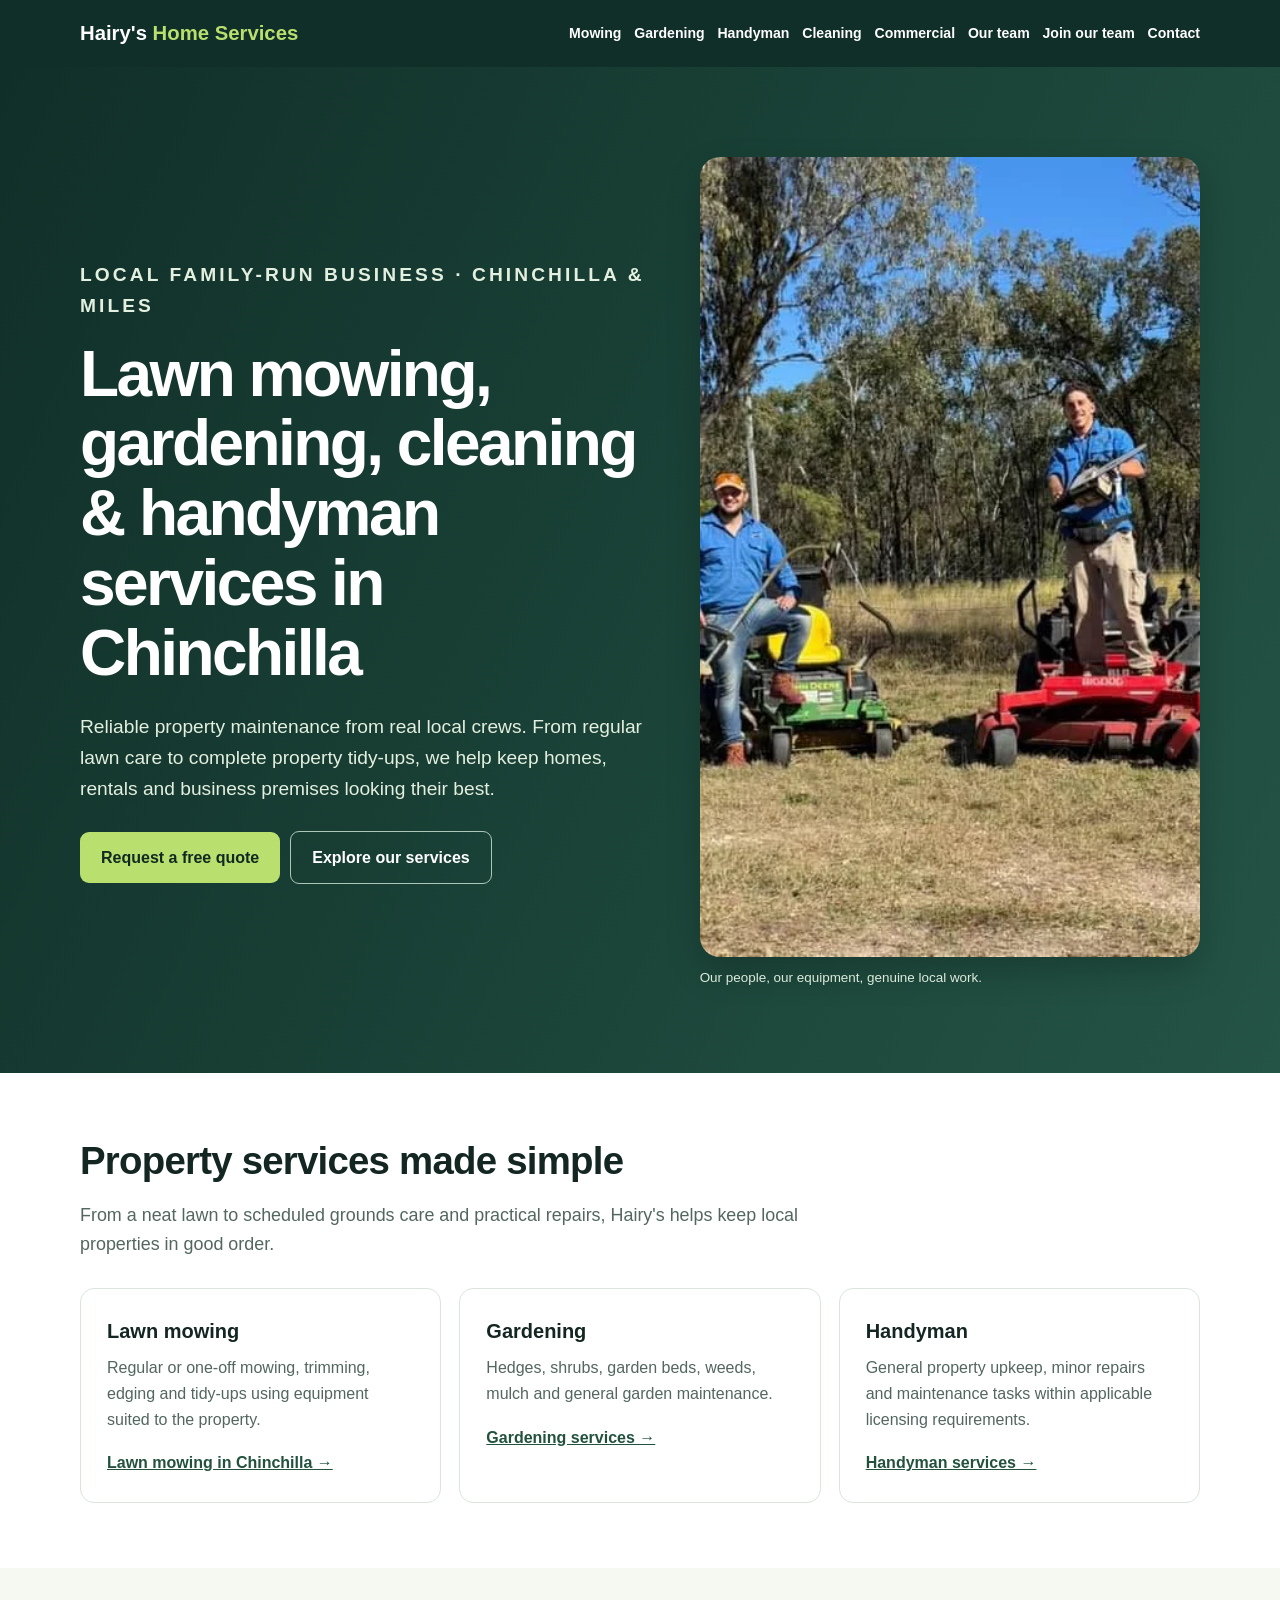
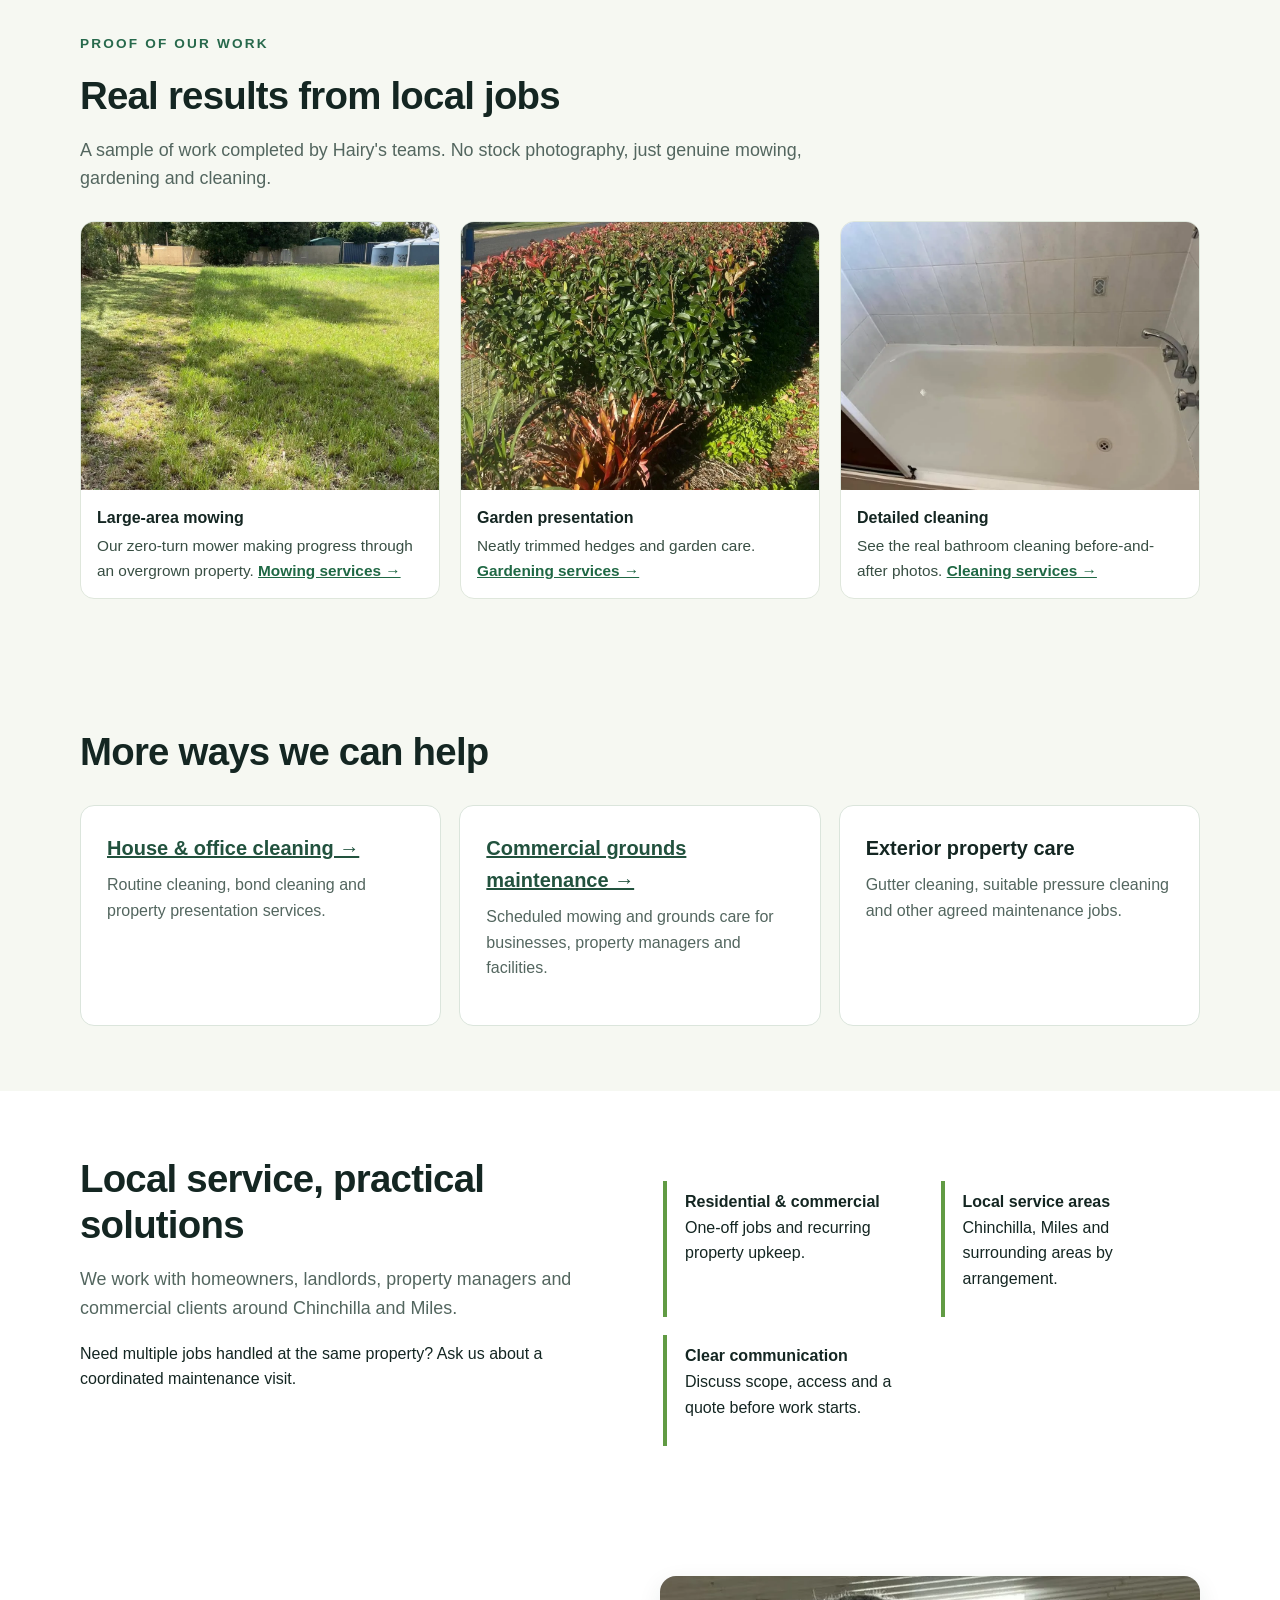
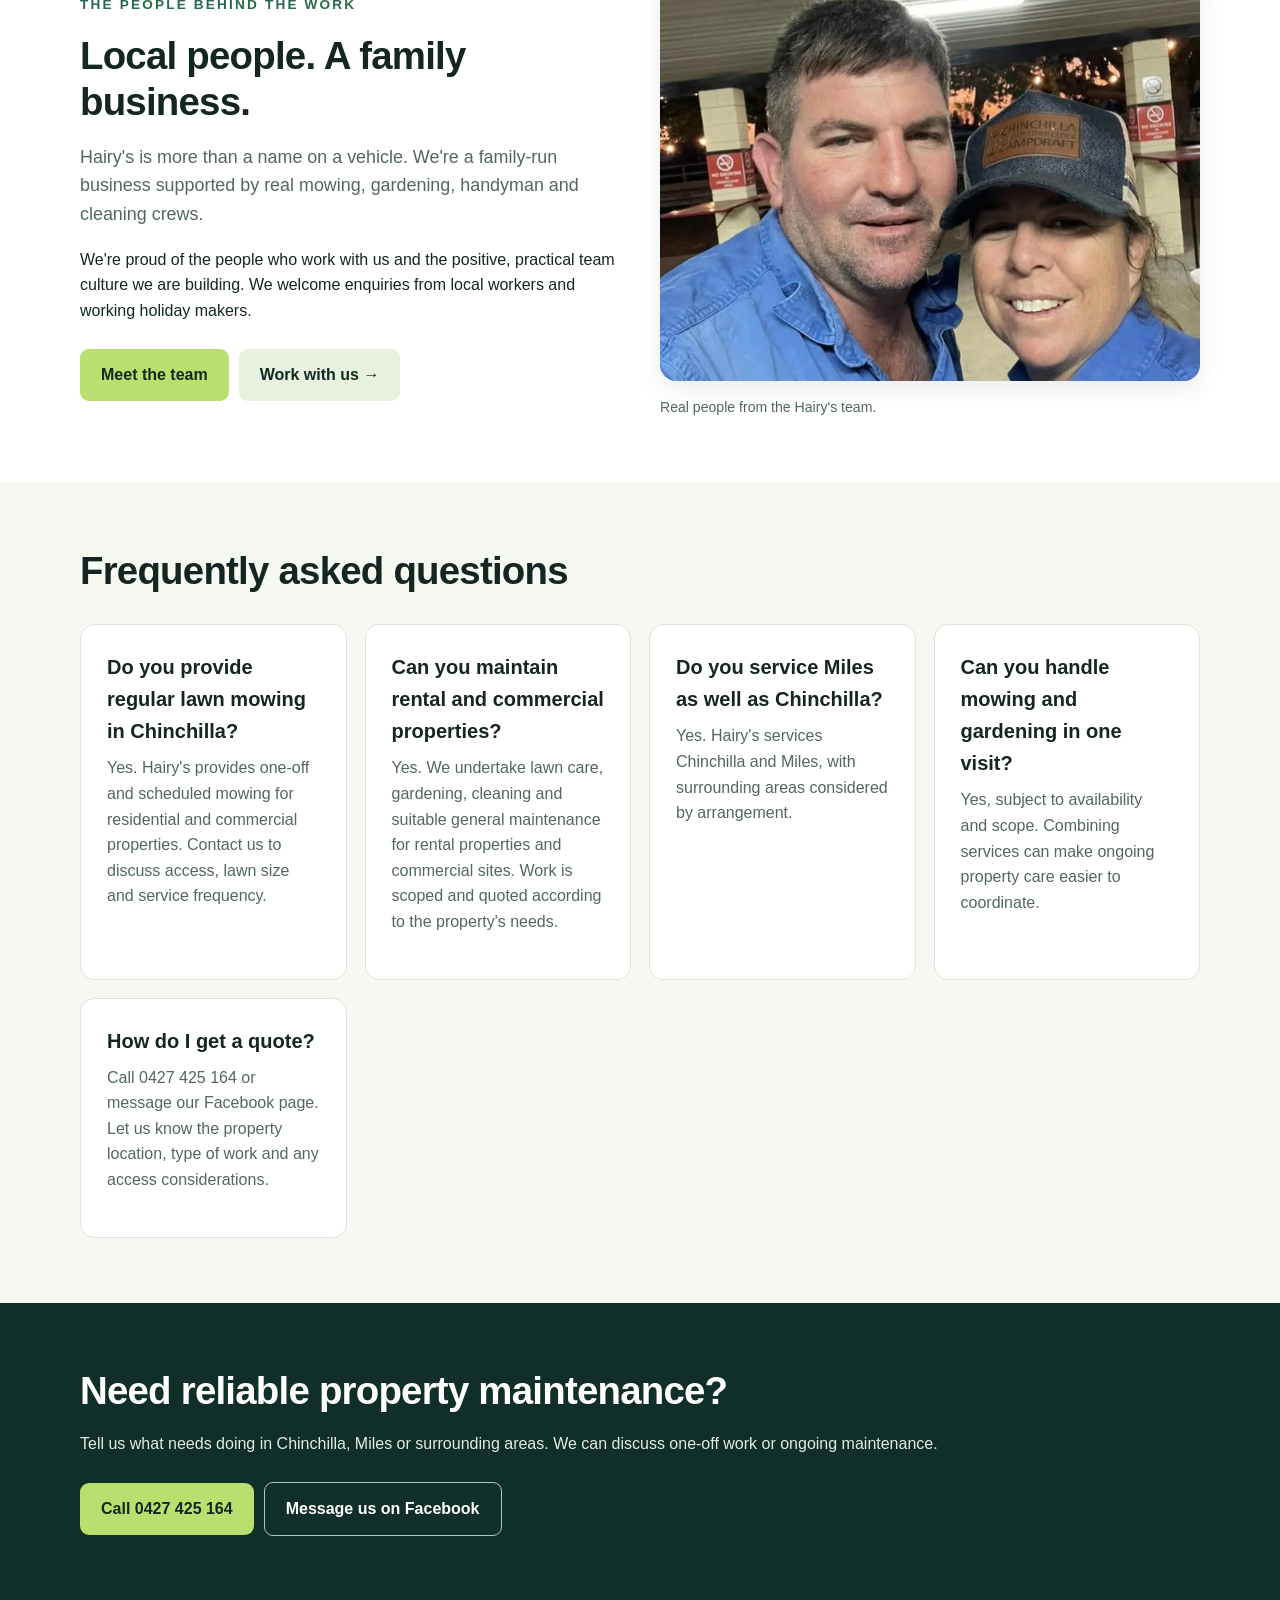
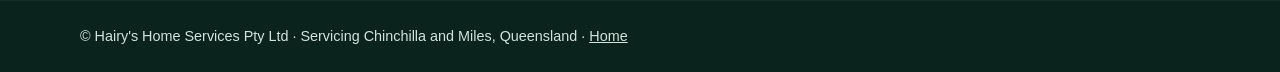
==== index.html @ fa7c4a1a "Feature genuine mowing, gardening, cleaning and team photography on homepage" ====
<!doctype html><html lang="en-AU"><head><meta charset="utf-8"><meta name="viewport" content="width=device-width,initial-scale=1"><title>Lawn Mowing, Gardening & Handyman Chinchilla | Hairy's Home Services</title><meta name="description" content="Local lawn mowing, gardening, handyman and cleaning services in Chinchilla and Miles. Residential and commercial property maintenance by Hairy's Home Services."><meta name="robots" content="index,follow"><link rel="stylesheet" href="/assets/style.css"><meta name="theme-color" content="#102f28"><script type="application/ld+json">{"@context":"https://schema.org","@type":["LocalBusiness","HomeAndConstructionBusiness"],"name":"Hairy's Home Services","description":"Lawn mowing, gardening, handyman repairs, cleaning and property maintenance in Chinchilla and Miles, Queensland.","telephone":"+61 427 425 164","areaServed":[{"@type":"Place","name":"Chinchilla, Queensland"},{"@type":"Place","name":"Miles, Queensland"}],"sameAs":["https://www.facebook.com/Hairyshomeservices"],"hasOfferCatalog":{"@type":"OfferCatalog","name":"Property maintenance services","itemListElement":[{"@type":"OfferCatalog","name":"Lawn mowing and lawn maintenance"},{"@type":"OfferCatalog","name":"Garden and hedge maintenance"},{"@type":"OfferCatalog","name":"Handyman repairs"},{"@type":"OfferCatalog","name":"Residential and office cleaning"},{"@type":"OfferCatalog","name":"Commercial grounds maintenance"}]}}</script><link rel="canonical" href="https://hairyshomeservices.com.au/"><meta property="og:type" content="website"><meta property="og:url" content="https://hairyshomeservices.com.au/"><meta property="og:image" content="https://hairyshomeservices.com.au/assets/images/mowing-team-equipment.webp"></head><body><header class="top"><div class="container nav"><a class="logo" href="/">Hairy's <span>Home Services</span></a><nav aria-label="Main navigation"><a href="/lawn-mowing-chinchilla/">Mowing</a><a href="/gardening-chinchilla/">Gardening</a><a href="/handyman-chinchilla/">Handyman</a><a href="/cleaning-chinchilla/">Cleaning</a><a href="/commercial-property-maintenance/">Commercial</a><a href="/about/">Our team</a><a href="/careers/">Join our team</a><a href="/contact/">Contact</a></nav></div></header><main><section class="hero"><div class="container hero-inner"><div><p class="eyebrow">Local family-run business · Chinchilla & Miles</p><h1>Lawn mowing, gardening, cleaning &amp; handyman services in Chinchilla</h1><p>Reliable property maintenance from real local crews. From regular lawn care to complete property tidy-ups, we help keep homes, rentals and business premises looking their best.</p><a class="btn" href="/contact/">Request a free quote</a><a class="btn alt" href="#services">Explore our services</a></div><figure class="hero-figure"><img src="/assets/images/mowing-team-equipment.webp" alt="Hairy's Home Services mowing crew with two zero-turn mowers and a line trimmer" width="1000" height="800" fetchpriority="high"><figcaption>Our people, our equipment, genuine local work.</figcaption></figure></div></section><section class="section" id="services"><div class="container"><h2>Property services made simple</h2><p class="lead">From a neat lawn to scheduled grounds care and practical repairs, Hairy's helps keep local properties in good order.</p><div class="cards"><article class="card"><h3>Lawn mowing</h3><p>Regular or one-off mowing, trimming, edging and tidy-ups using equipment suited to the property.</p><a href="/lawn-mowing-chinchilla/">Lawn mowing in Chinchilla →</a></article><article class="card"><h3>Gardening</h3><p>Hedges, shrubs, garden beds, weeds, mulch and general garden maintenance.</p><a href="/gardening-chinchilla/">Gardening services →</a></article><article class="card"><h3>Handyman</h3><p>General property upkeep, minor repairs and maintenance tasks within applicable licensing requirements.</p><a href="/handyman-chinchilla/">Handyman services →</a></article></div></div></section><section class="section tint" id="our-work"><div class="container"><p class="eyebrow dark">Proof of our work</p><h2>Real results from local jobs</h2><p class="lead">A sample of work completed by Hairy's teams. No stock photography, just genuine mowing, gardening and cleaning.</p><div class="gallery-grid"><figure class="photo-card"><img src="/assets/images/mowing-progress-block.webp" alt="Partially mowed long grass showing the progress of mowing a large residential block" loading="lazy" width="900" height="675"><figcaption><strong>Large-area mowing</strong>Our zero-turn mower making progress through an overgrown property. <a href="/lawn-mowing-chinchilla/">Mowing services →</a></figcaption></figure><figure class="photo-card"><img src="/assets/images/garden-hedge-finished.webp" alt="Neatly maintained residential hedge and garden planting" loading="lazy" width="900" height="675"><figcaption><strong>Garden presentation</strong>Neatly trimmed hedges and garden care. <a href="/gardening-chinchilla/">Gardening services →</a></figcaption></figure><figure class="photo-card"><img src="/assets/images/bath-clean-after.webp" alt="Clean white bathtub after a detailed bathroom clean" loading="lazy" width="900" height="675"><figcaption><strong>Detailed cleaning</strong>See the real bathroom cleaning before-and-after photos. <a href="/cleaning-chinchilla/">Cleaning services →</a></figcaption></figure></div></div></section><section class="section tint" id="other-services"><div class="container"><h2>More ways we can help</h2><div class="cards"><div class="card"><h3><a href="/cleaning-chinchilla/">House & office cleaning →</a></h3><p>Routine cleaning, bond cleaning and property presentation services.</p></div><div class="card"><h3><a href="/commercial-property-maintenance/">Commercial grounds maintenance →</a></h3><p>Scheduled mowing and grounds care for businesses, property managers and facilities.</p></div><div class="card"><h3>Exterior property care</h3><p>Gutter cleaning, suitable pressure cleaning and other agreed maintenance jobs.</p></div></div></div></section><section class="section"><div class="container split"><div><h2>Local service, practical solutions</h2><p class="lead">We work with homeowners, landlords, property managers and commercial clients around Chinchilla and Miles.</p><p>Need multiple jobs handled at the same property? Ask us about a coordinated maintenance visit.</p></div><div class="facts"><div class="fact"><strong>Residential & commercial</strong><p>One-off jobs and recurring property upkeep.</p></div><div class="fact"><strong>Local service areas</strong><p>Chinchilla, Miles and surrounding areas by arrangement.</p></div><div class="fact"><strong>Clear communication</strong><p>Discuss scope, access and a quote before work starts.</p></div></div></div></section><section class="section" id="people"><div class="container photo-row"><div><p class="eyebrow dark">The people behind the work</p><h2>Local people. A family business.</h2><p class="lead">Hairy's is more than a name on a vehicle. We're a family-run business supported by real mowing, gardening, handyman and cleaning crews.</p><p>We're proud of the people who work with us and the positive, practical team culture we are building. We welcome enquiries from local workers and working holiday makers.</p><a class="btn" href="/about/">Meet the team</a><a href="/careers/" class="btn" style="background:#e7f1de">Work with us →</a></div><figure><img src="/assets/images/team-owners.webp" alt="Two members of the Hairy's Home Services team wearing branded work shirts and caps" loading="lazy" width="900" height="675"><figcaption>Real people from the Hairy's team.</figcaption></figure></div></section><section class="section tint" id="faq"><div class="container"><h2>Frequently asked questions</h2><div class="cards"><article class="card"><h3>Do you provide regular lawn mowing in Chinchilla?</h3><p>Yes. Hairy's provides one-off and scheduled mowing for residential and commercial properties. Contact us to discuss access, lawn size and service frequency.</p></article><article class="card"><h3>Can you maintain rental and commercial properties?</h3><p>Yes. We undertake lawn care, gardening, cleaning and suitable general maintenance for rental properties and commercial sites. Work is scoped and quoted according to the property's needs.</p></article><article class="card"><h3>Do you service Miles as well as Chinchilla?</h3><p>Yes. Hairy's services Chinchilla and Miles, with surrounding areas considered by arrangement.</p></article><article class="card"><h3>Can you handle mowing and gardening in one visit?</h3><p>Yes, subject to availability and scope. Combining services can make ongoing property care easier to coordinate.</p></article><article class="card"><h3>How do I get a quote?</h3><p>Call 0427 425 164 or message our Facebook page. Let us know the property location, type of work and any access considerations.</p></article></div></div></section></main><section class="section contact" id="contact"><div class="container"><h2>Need reliable property maintenance?</h2><p>Tell us what needs doing in Chinchilla, Miles or surrounding areas. We can discuss one-off work or ongoing maintenance.</p><a class="btn" href="tel:+61427425164">Call 0427 425 164</a><a class="btn alt" href="https://www.facebook.com/Hairyshomeservices" rel="noopener" target="_blank">Message us on Facebook</a></div></section><footer><div class="container">© Hairy's Home Services Pty Ltd · Servicing Chinchilla and Miles, Queensland · <a href="/">Home</a></div></footer></body></html>
---- assets/style.css ----
:root{--navy:#102f28;--green:#b9df6f;--ink:#142622;--muted:#53665f;--cream:#f6f8f2;--white:#fff}*{box-sizing:border-box}html{scroll-behavior:smooth}body{margin:0;font-family:Arial,Helvetica,sans-serif;color:var(--ink);line-height:1.6;background:#fff}a{color:inherit}a:focus-visible,button:focus-visible{outline:3px solid #d58b18;outline-offset:3px}.container{width:min(1120px,92%);margin:auto}.top{background:var(--navy);color:#fff}.nav{display:flex;align-items:center;justify-content:space-between;flex-wrap:wrap;gap:1rem;padding:17px 0}.logo{text-decoration:none;font-size:1.27rem;font-weight:800}.logo span{color:var(--green)}nav{display:flex;gap:1rem;flex-wrap:wrap}nav a{text-decoration:none;font-weight:600;font-size:.95rem}nav a:hover{text-decoration:underline}.hero{background:linear-gradient(115deg,#102f28,#245446);color:white;padding:90px 0 85px}.hero h1{font-size:clamp(2.4rem,6vw,4.8rem);line-height:1.09;max-width:900px;letter-spacing:-.04em;margin:0 0 24px}.hero p{font-size:1.2rem;max-width:710px;color:#e3efdf}.eyebrow{font-size:.85rem;text-transform:uppercase;letter-spacing:.16em;font-weight:800;color:var(--green)}.btn{display:inline-block;text-decoration:none;border-radius:9px;background:var(--green);color:#102a21;padding:13px 21px;font-weight:800;margin:8px 10px 0 0}.btn.alt{background:transparent;border:1px solid #acc7b7;color:white}.section{padding:65px 0}.section.tint{background:var(--cream)}h2{font-size:clamp(1.8rem,3vw,2.5rem);line-height:1.2;letter-spacing:-.02em;margin:0 0 17px}h3{margin:0 0 8px;font-size:1.25rem}p{margin:0 0 18px}.lead{color:var(--muted);font-size:1.12rem;max-width:780px}.cards{display:grid;grid-template-columns:repeat(auto-fit,minmax(245px,1fr));gap:18px;margin-top:30px}.card{background:white;border:1px solid #dbe5dc;border-radius:14px;padding:26px}.card p{color:var(--muted)}.card a{font-weight:800;color:#22523e}.facts{display:grid;grid-template-columns:repeat(auto-fit,minmax(220px,1fr));gap:18px;margin-top:25px}.fact{border-left:4px solid #619b44;padding:8px 18px;background:#fff}.split{display:grid;grid-template-columns:1fr 1fr;gap:46px;align-items:start}.list{padding-left:20px}.list li{margin-bottom:11px}.contact{background:var(--navy);color:#fff}.contact p{color:#e1ece4}.contact a:not(.btn){color:var(--green)}footer{background:#0b231d;color:#d4e2da;padding:24px 0;font-size:.9rem}.crumb{font-size:.9rem;margin-bottom:20px;color:#d4e2da}.small{font-size:.88rem;color:var(--muted)}@media(max-width:700px){.split{grid-template-columns:1fr}.hero{padding:65px 0}.nav{align-items:flex-start}nav{gap:.75rem}}

/* Genuine work and team photography – October 2026 */
.nav .brand-logo{display:flex;align-items:center;gap:12px;font-weight:800;text-decoration:none}
.brand-logo img{display:block;width:132px;height:63px;object-fit:contain;background:white;border-radius:7px;padding:5px}
.brand-logo .brand-text{display:block;font-size:1.08rem;line-height:1.17;max-width:126px}
.brand-text strong{color:var(--green)}
.nav nav{align-items:center;gap:.8rem}
.nav nav a{font-size:.88rem}
.nav nav a.active{text-decoration:underline;text-decoration-color:var(--green);text-underline-offset:6px}
.hero-inner{display:grid;grid-template-columns:minmax(0,1.07fr) minmax(0,0.93fr);gap:44px;align-items:center}
.hero-inner h1{font-size:clamp(2.35rem,5vw,4rem)}
.hero-figure{margin:0}
.hero-figure img{display:block;width:100%;aspect-ratio:5 / 4;object-fit:cover;border-radius:20px;box-shadow:0 15px 35px #0003}
.hero-figure figcaption{font-size:.84rem;color:#dcebdc;margin-top:10px}
.gallery-grid{display:grid;grid-template-columns:repeat(3,minmax(0,1fr));gap:20px;margin-top:28px}
.photo-card{margin:0;background:#fff;border:1px solid #dfe7dc;border-radius:14px;overflow:hidden}
.photo-card img{display:block;width:100%;height:auto;aspect-ratio:4 / 3;object-fit:cover;background:#edf0e8}
.photo-card figcaption{padding:15px 16px;color:#384e43;font-size:.96rem}
.photo-card figcaption strong{display:block;color:var(--ink);font-size:1rem;margin-bottom:3px}
.photo-card figcaption a{color:#1f6844;font-weight:700}
.pair-grid{display:grid;grid-template-columns:repeat(2,minmax(0,1fr));gap:12px;margin-top:18px}
.pair-grid figure{margin:0;overflow:hidden;border:1px solid #dee6dc;border-radius:12px;background:#fff}
.pair-grid img{display:block;width:100%;height:auto;aspect-ratio:4 / 3;object-fit:cover}
.pair-grid figcaption{font-size:.88rem;padding:10px 13px;font-weight:800;color:var(--navy)}
.before-after{margin:28px 0 6px}
.case-title{margin:0 0 7px;font-size:1.2rem}
.case-description{color:var(--muted);font-size:.95rem}
.photo-row{display:grid;grid-template-columns:1fr 1fr;align-items:center;gap:40px}
.photo-row img{width:100%;height:auto;aspect-ratio:4 / 3;object-fit:cover;border-radius:16px;box-shadow:0 8px 24px #15342817}
.photo-row figure{margin:0}
.photo-row figcaption{font-size:.88rem;color:var(--muted);margin-top:7px}
.eyebrow.dark{color:#27694c}
.footnote{font-size:.84rem;color:#61766b}
.gallery-grid.two{grid-template-columns:repeat(2,minmax(0,1fr))}
.gallery-grid.four{grid-template-columns:repeat(4,minmax(0,1fr))}
@media(max-width:900px){.hero-inner,.photo-row{grid-template-columns:1fr}.hero{padding:56px 0}.hero-figure img{max-height:500px}.gallery-grid.four{grid-template-columns:repeat(2,minmax(0,1fr))}.nav .brand-text{display:none}}
@media(max-width:650px){.gallery-grid,.gallery-grid.two,.gallery-grid.four,.pair-grid{grid-template-columns:1fr}.nav{gap:14px}.nav nav{gap:.75rem;row-gap:7px}.nav nav a{font-size:.84rem}.brand-logo img{width:114px;height:51px}.section{padding:48px 0}.photo-card img{aspect-ratio:16/11}.hero-figure img{aspect-ratio:4/3}}
@media(prefers-reduced-motion:reduce){html{scroll-behavior:auto}}
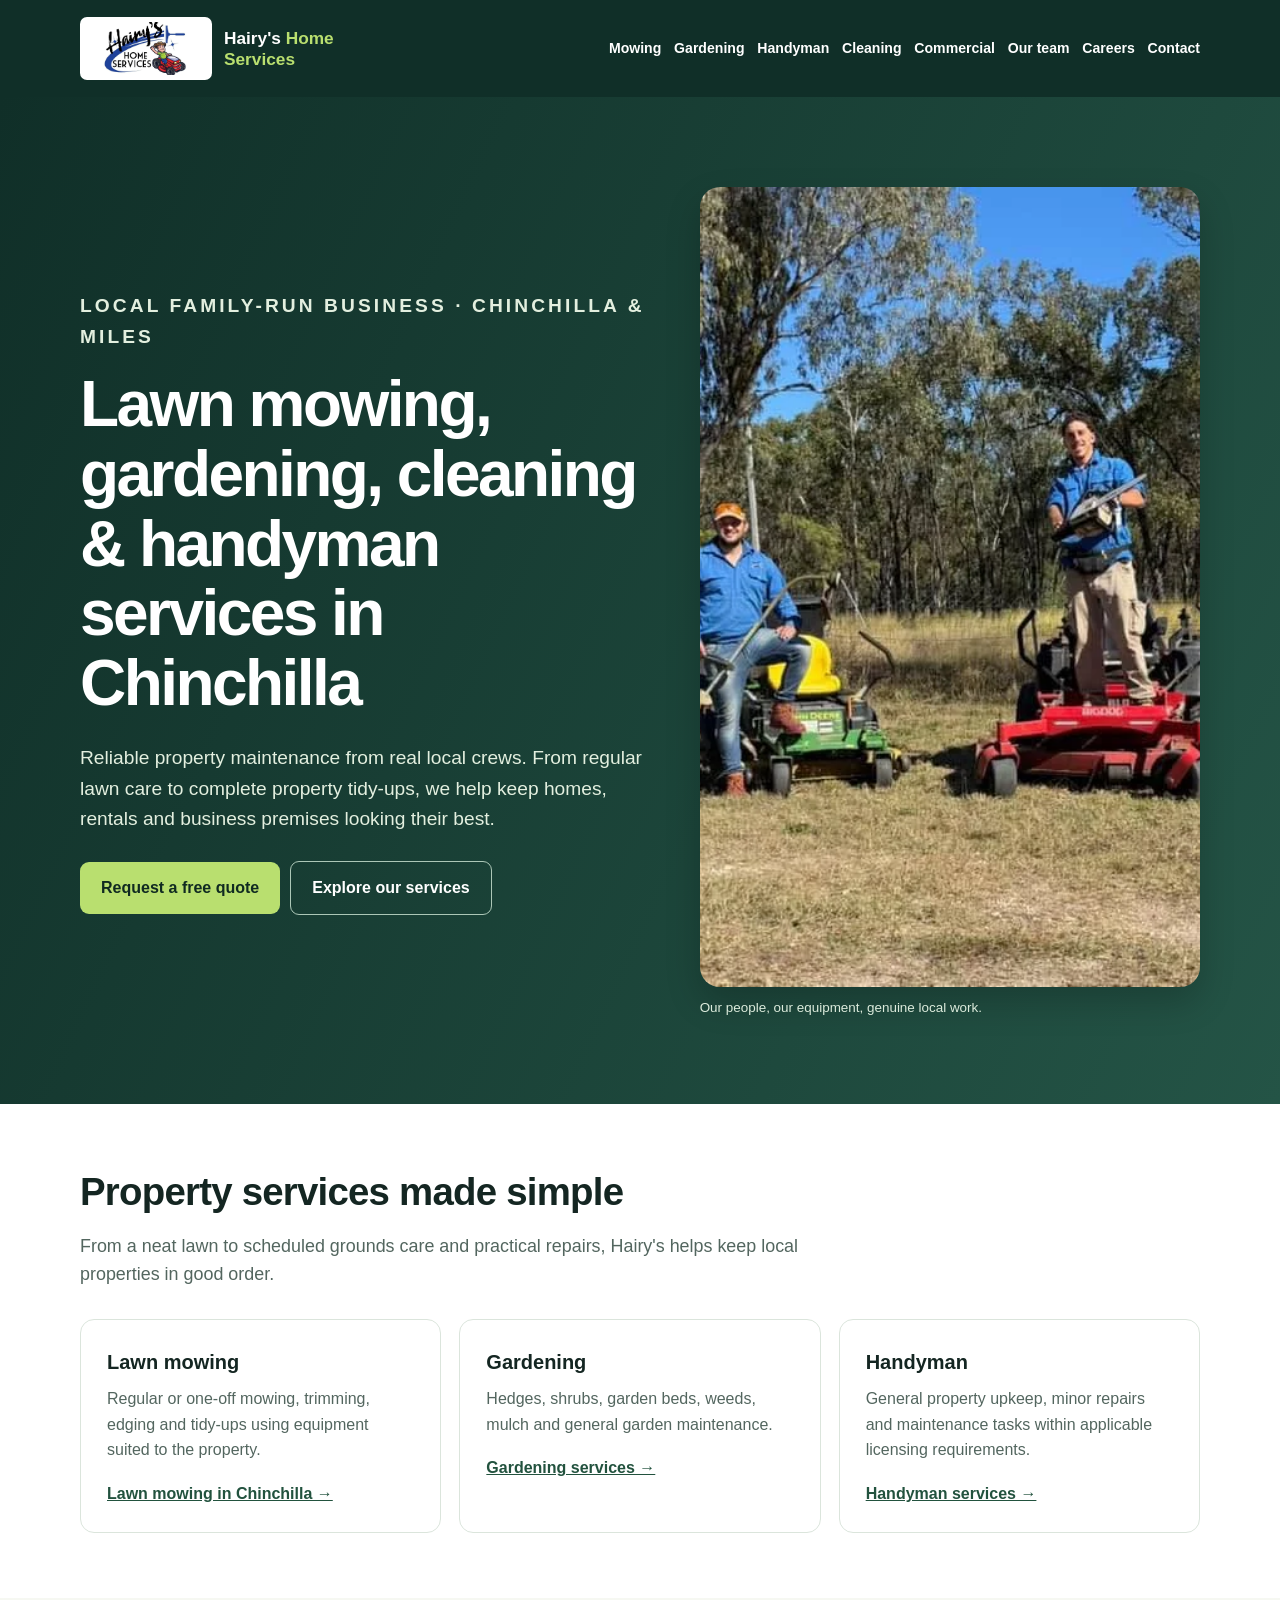
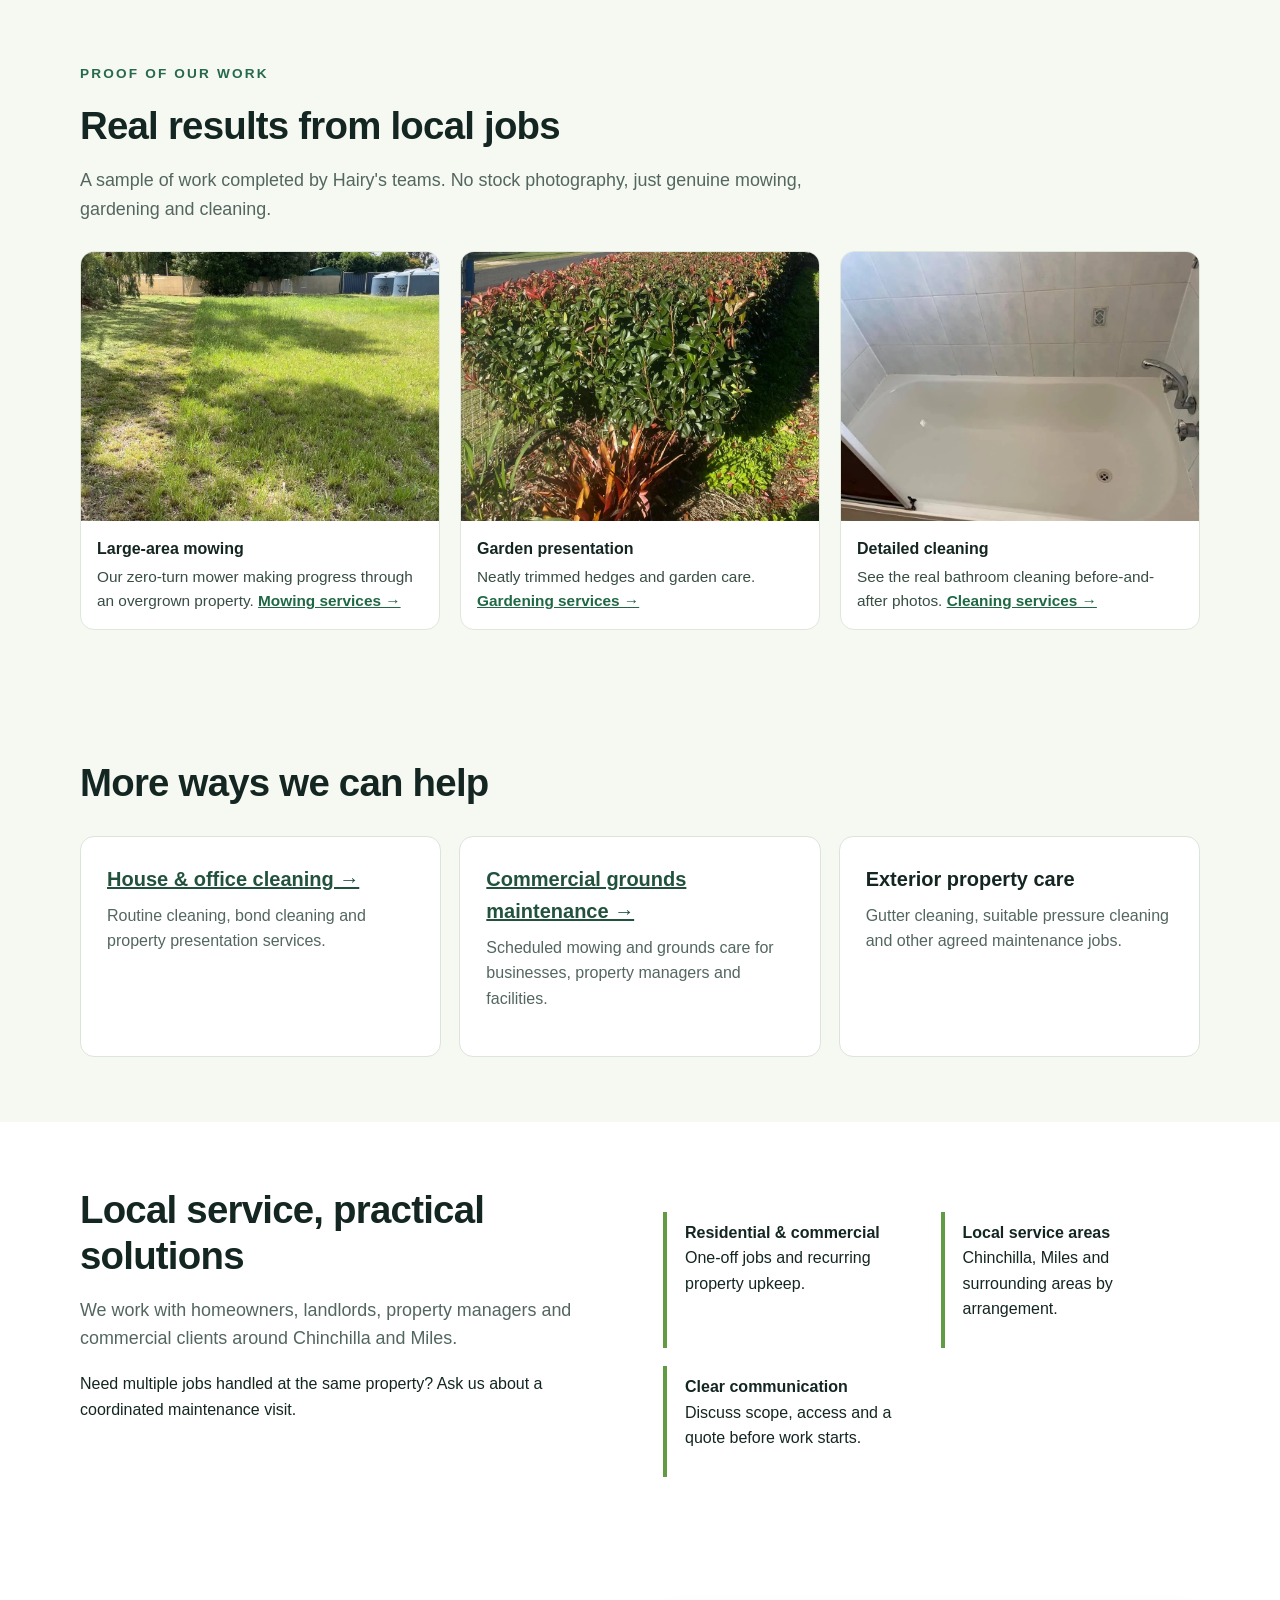
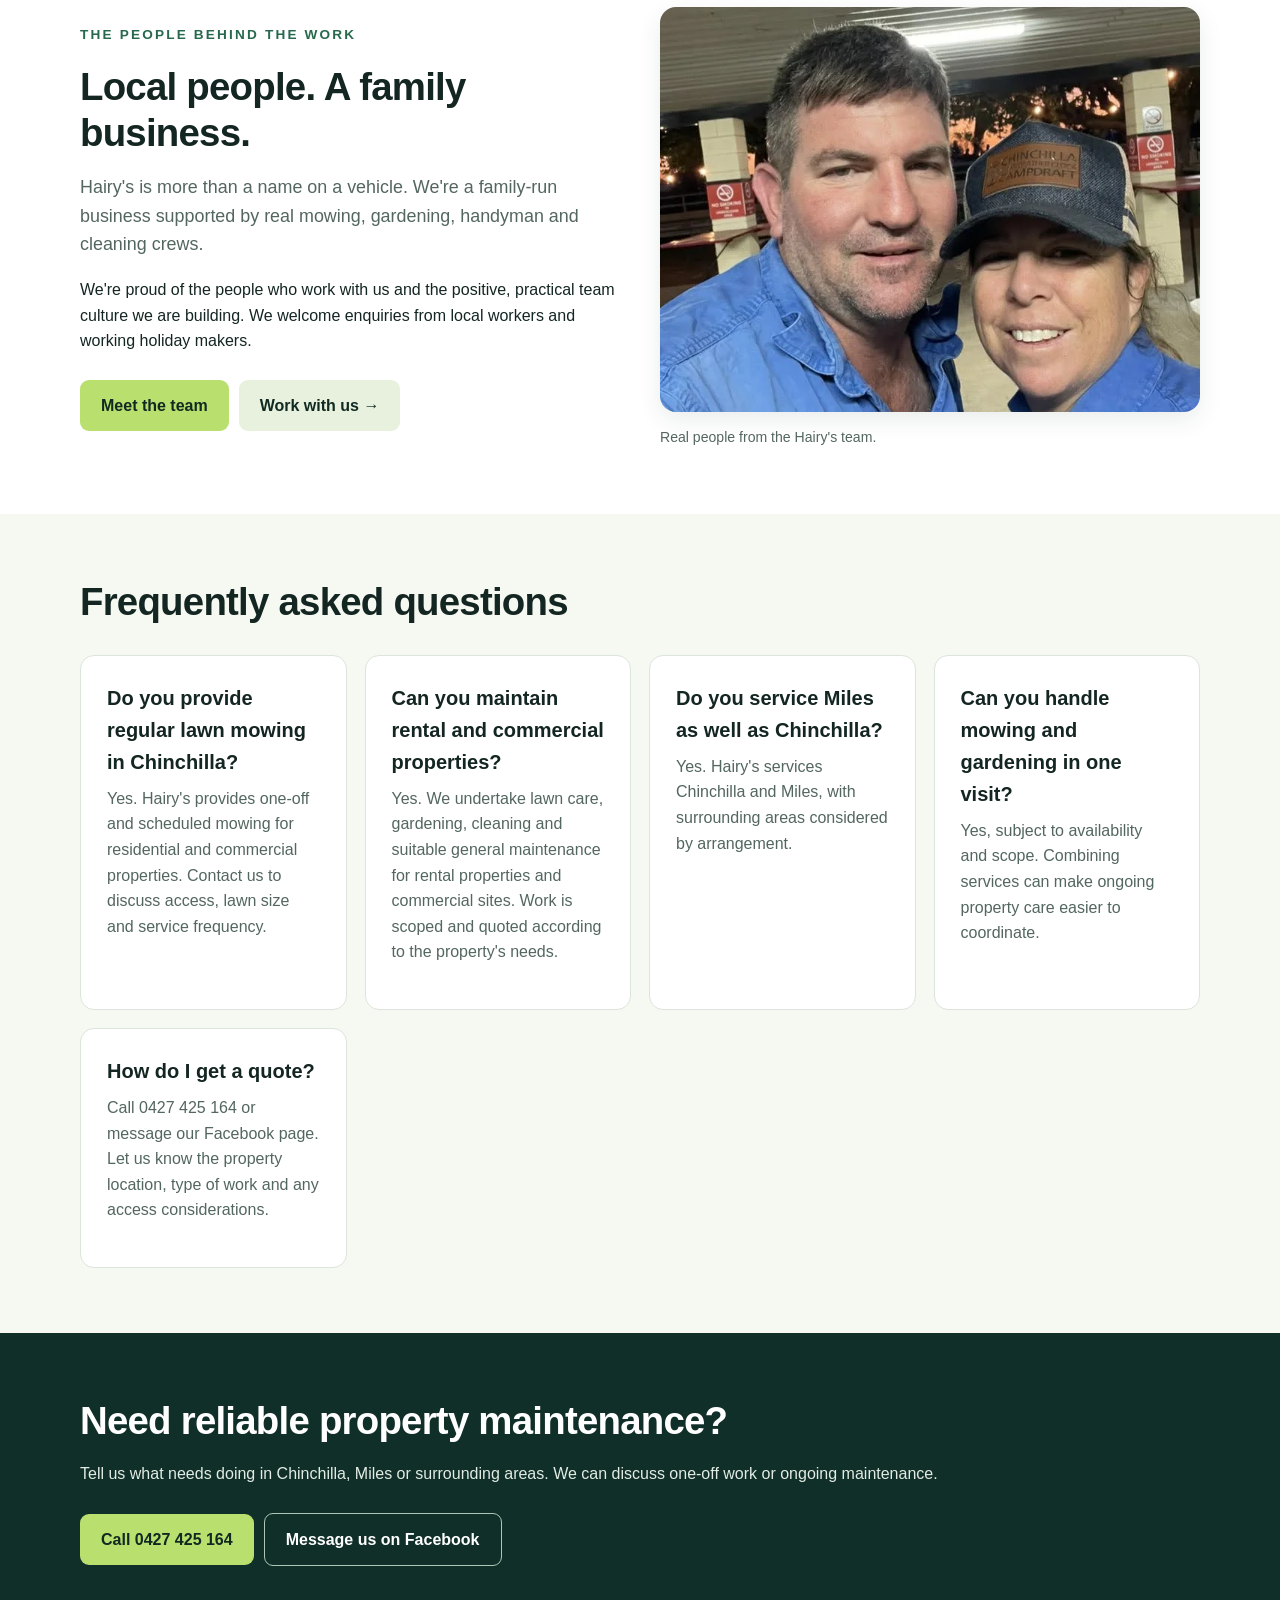
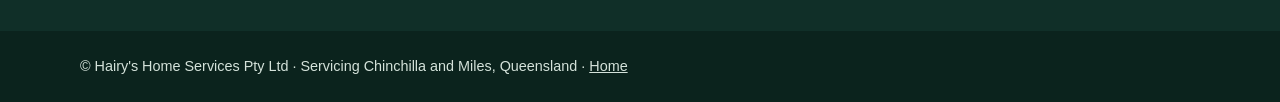
==== commit 51c1af26: "Use Hairy's actual logo and consistent mobile-friendly navigation" ====
--- a/index.html
+++ b/index.html
@@ -1 +1 @@
-<!doctype html><html lang="en-AU"><head><meta charset="utf-8"><meta name="viewport" content="width=device-width,initial-scale=1"><title>Lawn Mowing, Gardening & Handyman Chinchilla | Hairy's Home Services</title><meta name="description" content="Local lawn mowing, gardening, handyman and cleaning services in Chinchilla and Miles. Residential and commercial property maintenance by Hairy's Home Services."><meta name="robots" content="index,follow"><link rel="stylesheet" href="/assets/style.css"><meta name="theme-color" content="#102f28"><script type="application/ld+json">{"@context":"https://schema.org","@type":["LocalBusiness","HomeAndConstructionBusiness"],"name":"Hairy's Home Services","description":"Lawn mowing, gardening, handyman repairs, cleaning and property maintenance in Chinchilla and Miles, Queensland.","telephone":"+61 427 425 164","areaServed":[{"@type":"Place","name":"Chinchilla, Queensland"},{"@type":"Place","name":"Miles, Queensland"}],"sameAs":["https://www.facebook.com/Hairyshomeservices"],"hasOfferCatalog":{"@type":"OfferCatalog","name":"Property maintenance services","itemListElement":[{"@type":"OfferCatalog","name":"Lawn mowing and lawn maintenance"},{"@type":"OfferCatalog","name":"Garden and hedge maintenance"},{"@type":"OfferCatalog","name":"Handyman repairs"},{"@type":"OfferCatalog","name":"Residential and office cleaning"},{"@type":"OfferCatalog","name":"Commercial grounds maintenance"}]}}</script><link rel="canonical" href="https://hairyshomeservices.com.au/"><meta property="og:type" content="website"><meta property="og:url" content="https://hairyshomeservices.com.au/"><meta property="og:image" content="https://hairyshomeservices.com.au/assets/images/mowing-team-equipment.webp"></head><body><header class="top"><div class="container nav"><a class="logo" href="/">Hairy's <span>Home Services</span></a><nav aria-label="Main navigation"><a href="/lawn-mowing-chinchilla/">Mowing</a><a href="/gardening-chinchilla/">Gardening</a><a href="/handyman-chinchilla/">Handyman</a><a href="/cleaning-chinchilla/">Cleaning</a><a href="/commercial-property-maintenance/">Commercial</a><a href="/about/">Our team</a><a href="/careers/">Join our team</a><a href="/contact/">Contact</a></nav></div></header><main><section class="hero"><div class="container hero-inner"><div><p class="eyebrow">Local family-run business · Chinchilla & Miles</p><h1>Lawn mowing, gardening, cleaning &amp; handyman services in Chinchilla</h1><p>Reliable property maintenance from real local crews. From regular lawn care to complete property tidy-ups, we help keep homes, rentals and business premises looking their best.</p><a class="btn" href="/contact/">Request a free quote</a><a class="btn alt" href="#services">Explore our services</a></div><figure class="hero-figure"><img src="/assets/images/mowing-team-equipment.webp" alt="Hairy's Home Services mowing crew with two zero-turn mowers and a line trimmer" width="1000" height="800" fetchpriority="high"><figcaption>Our people, our equipment, genuine local work.</figcaption></figure></div></section><section class="section" id="services"><div class="container"><h2>Property services made simple</h2><p class="lead">From a neat lawn to scheduled grounds care and practical repairs, Hairy's helps keep local properties in good order.</p><div class="cards"><article class="card"><h3>Lawn mowing</h3><p>Regular or one-off mowing, trimming, edging and tidy-ups using equipment suited to the property.</p><a href="/lawn-mowing-chinchilla/">Lawn mowing in Chinchilla →</a></article><article class="card"><h3>Gardening</h3><p>Hedges, shrubs, garden beds, weeds, mulch and general garden maintenance.</p><a href="/gardening-chinchilla/">Gardening services →</a></article><article class="card"><h3>Handyman</h3><p>General property upkeep, minor repairs and maintenance tasks within applicable licensing requirements.</p><a href="/handyman-chinchilla/">Handyman services →</a></article></div></div></section><section class="section tint" id="our-work"><div class="container"><p class="eyebrow dark">Proof of our work</p><h2>Real results from local jobs</h2><p class="lead">A sample of work completed by Hairy's teams. No stock photography, just genuine mowing, gardening and cleaning.</p><div class="gallery-grid"><figure class="photo-card"><img src="/assets/images/mowing-progress-block.webp" alt="Partially mowed long grass showing the progress of mowing a large residential block" loading="lazy" width="900" height="675"><figcaption><strong>Large-area mowing</strong>Our zero-turn mower making progress through an overgrown property. <a href="/lawn-mowing-chinchilla/">Mowing services →</a></figcaption></figure><figure class="photo-card"><img src="/assets/images/garden-hedge-finished.webp" alt="Neatly maintained residential hedge and garden planting" loading="lazy" width="900" height="675"><figcaption><strong>Garden presentation</strong>Neatly trimmed hedges and garden care. <a href="/gardening-chinchilla/">Gardening services →</a></figcaption></figure><figure class="photo-card"><img src="/assets/images/bath-clean-after.webp" alt="Clean white bathtub after a detailed bathroom clean" loading="lazy" width="900" height="675"><figcaption><strong>Detailed cleaning</strong>See the real bathroom cleaning before-and-after photos. <a href="/cleaning-chinchilla/">Cleaning services →</a></figcaption></figure></div></div></section><section class="section tint" id="other-services"><div class="container"><h2>More ways we can help</h2><div class="cards"><div class="card"><h3><a href="/cleaning-chinchilla/">House & office cleaning →</a></h3><p>Routine cleaning, bond cleaning and property presentation services.</p></div><div class="card"><h3><a href="/commercial-property-maintenance/">Commercial grounds maintenance →</a></h3><p>Scheduled mowing and grounds care for businesses, property managers and facilities.</p></div><div class="card"><h3>Exterior property care</h3><p>Gutter cleaning, suitable pressure cleaning and other agreed maintenance jobs.</p></div></div></div></section><section class="section"><div class="container split"><div><h2>Local service, practical solutions</h2><p class="lead">We work with homeowners, landlords, property managers and commercial clients around Chinchilla and Miles.</p><p>Need multiple jobs handled at the same property? Ask us about a coordinated maintenance visit.</p></div><div class="facts"><div class="fact"><strong>Residential & commercial</strong><p>One-off jobs and recurring property upkeep.</p></div><div class="fact"><strong>Local service areas</strong><p>Chinchilla, Miles and surrounding areas by arrangement.</p></div><div class="fact"><strong>Clear communication</strong><p>Discuss scope, access and a quote before work starts.</p></div></div></div></section><section class="section" id="people"><div class="container photo-row"><div><p class="eyebrow dark">The people behind the work</p><h2>Local people. A family business.</h2><p class="lead">Hairy's is more than a name on a vehicle. We're a family-run business supported by real mowing, gardening, handyman and cleaning crews.</p><p>We're proud of the people who work with us and the positive, practical team culture we are building. We welcome enquiries from local workers and working holiday makers.</p><a class="btn" href="/about/">Meet the team</a><a href="/careers/" class="btn" style="background:#e7f1de">Work with us →</a></div><figure><img src="/assets/images/team-owners.webp" alt="Two members of the Hairy's Home Services team wearing branded work shirts and caps" loading="lazy" width="900" height="675"><figcaption>Real people from the Hairy's team.</figcaption></figure></div></section><section class="section tint" id="faq"><div class="container"><h2>Frequently asked questions</h2><div class="cards"><article class="card"><h3>Do you provide regular lawn mowing in Chinchilla?</h3><p>Yes. Hairy's provides one-off and scheduled mowing for residential and commercial properties. Contact us to discuss access, lawn size and service frequency.</p></article><article class="card"><h3>Can you maintain rental and commercial properties?</h3><p>Yes. We undertake lawn care, gardening, cleaning and suitable general maintenance for rental properties and commercial sites. Work is scoped and quoted according to the property's needs.</p></article><article class="card"><h3>Do you service Miles as well as Chinchilla?</h3><p>Yes. Hairy's services Chinchilla and Miles, with surrounding areas considered by arrangement.</p></article><article class="card"><h3>Can you handle mowing and gardening in one visit?</h3><p>Yes, subject to availability and scope. Combining services can make ongoing property care easier to coordinate.</p></article><article class="card"><h3>How do I get a quote?</h3><p>Call 0427 425 164 or message our Facebook page. Let us know the property location, type of work and any access considerations.</p></article></div></div></section></main><section class="section contact" id="contact"><div class="container"><h2>Need reliable property maintenance?</h2><p>Tell us what needs doing in Chinchilla, Miles or surrounding areas. We can discuss one-off work or ongoing maintenance.</p><a class="btn" href="tel:+61427425164">Call 0427 425 164</a><a class="btn alt" href="https://www.facebook.com/Hairyshomeservices" rel="noopener" target="_blank">Message us on Facebook</a></div></section><footer><div class="container">© Hairy's Home Services Pty Ltd · Servicing Chinchilla and Miles, Queensland · <a href="/">Home</a></div></footer></body></html>+<!doctype html><html lang="en-AU"><head><meta charset="utf-8"><meta name="viewport" content="width=device-width,initial-scale=1"><title>Lawn Mowing, Gardening & Handyman Chinchilla | Hairy's Home Services</title><meta name="description" content="Local lawn mowing, gardening, handyman and cleaning services in Chinchilla and Miles. Residential and commercial property maintenance by Hairy's Home Services."><meta name="robots" content="index,follow"><link rel="stylesheet" href="/assets/style.css"><meta name="theme-color" content="#102f28"><script type="application/ld+json">{"@context":"https://schema.org","@type":["LocalBusiness","HomeAndConstructionBusiness"],"name":"Hairy's Home Services","description":"Lawn mowing, gardening, handyman repairs, cleaning and property maintenance in Chinchilla and Miles, Queensland.","telephone":"+61 427 425 164","areaServed":[{"@type":"Place","name":"Chinchilla, Queensland"},{"@type":"Place","name":"Miles, Queensland"}],"sameAs":["https://www.facebook.com/Hairyshomeservices"],"hasOfferCatalog":{"@type":"OfferCatalog","name":"Property maintenance services","itemListElement":[{"@type":"OfferCatalog","name":"Lawn mowing and lawn maintenance"},{"@type":"OfferCatalog","name":"Garden and hedge maintenance"},{"@type":"OfferCatalog","name":"Handyman repairs"},{"@type":"OfferCatalog","name":"Residential and office cleaning"},{"@type":"OfferCatalog","name":"Commercial grounds maintenance"}]}}</script><link rel="canonical" href="https://hairyshomeservices.com.au/"><meta property="og:type" content="website"><meta property="og:url" content="https://hairyshomeservices.com.au/"><meta property="og:image" content="https://hairyshomeservices.com.au/assets/images/mowing-team-equipment.webp"></head><body><header class="top"><div class="container nav"><a class="brand-logo" href="/" aria-label="Hairy's Home Services homepage"><img src="/assets/images/logo-hairys.webp" alt="Hairy's Home Services logo" width="132" height="63"><span class="brand-text">Hairy's <strong>Home Services</strong></span></a><nav aria-label="Main navigation"><a href="/lawn-mowing-chinchilla/">Mowing</a><a href="/gardening-chinchilla/">Gardening</a><a href="/handyman-chinchilla/">Handyman</a><a href="/cleaning-chinchilla/">Cleaning</a><a href="/commercial-property-maintenance/">Commercial</a><a href="/about/">Our team</a><a href="/careers/">Careers</a><a href="/contact/">Contact</a></nav></div></header><main><section class="hero"><div class="container hero-inner"><div><p class="eyebrow">Local family-run business · Chinchilla & Miles</p><h1>Lawn mowing, gardening, cleaning &amp; handyman services in Chinchilla</h1><p>Reliable property maintenance from real local crews. From regular lawn care to complete property tidy-ups, we help keep homes, rentals and business premises looking their best.</p><a class="btn" href="/contact/">Request a free quote</a><a class="btn alt" href="#services">Explore our services</a></div><figure class="hero-figure"><img src="/assets/images/mowing-team-equipment.webp" alt="Hairy's Home Services mowing crew with two zero-turn mowers and a line trimmer" width="1000" height="800" fetchpriority="high"><figcaption>Our people, our equipment, genuine local work.</figcaption></figure></div></section><section class="section" id="services"><div class="container"><h2>Property services made simple</h2><p class="lead">From a neat lawn to scheduled grounds care and practical repairs, Hairy's helps keep local properties in good order.</p><div class="cards"><article class="card"><h3>Lawn mowing</h3><p>Regular or one-off mowing, trimming, edging and tidy-ups using equipment suited to the property.</p><a href="/lawn-mowing-chinchilla/">Lawn mowing in Chinchilla →</a></article><article class="card"><h3>Gardening</h3><p>Hedges, shrubs, garden beds, weeds, mulch and general garden maintenance.</p><a href="/gardening-chinchilla/">Gardening services →</a></article><article class="card"><h3>Handyman</h3><p>General property upkeep, minor repairs and maintenance tasks within applicable licensing requirements.</p><a href="/handyman-chinchilla/">Handyman services →</a></article></div></div></section><section class="section tint" id="our-work"><div class="container"><p class="eyebrow dark">Proof of our work</p><h2>Real results from local jobs</h2><p class="lead">A sample of work completed by Hairy's teams. No stock photography, just genuine mowing, gardening and cleaning.</p><div class="gallery-grid"><figure class="photo-card"><img src="/assets/images/mowing-progress-block.webp" alt="Partially mowed long grass showing the progress of mowing a large residential block" loading="lazy" width="900" height="675"><figcaption><strong>Large-area mowing</strong>Our zero-turn mower making progress through an overgrown property. <a href="/lawn-mowing-chinchilla/">Mowing services →</a></figcaption></figure><figure class="photo-card"><img src="/assets/images/garden-hedge-finished.webp" alt="Neatly maintained residential hedge and garden planting" loading="lazy" width="900" height="675"><figcaption><strong>Garden presentation</strong>Neatly trimmed hedges and garden care. <a href="/gardening-chinchilla/">Gardening services →</a></figcaption></figure><figure class="photo-card"><img src="/assets/images/bath-clean-after.webp" alt="Clean white bathtub after a detailed bathroom clean" loading="lazy" width="900" height="675"><figcaption><strong>Detailed cleaning</strong>See the real bathroom cleaning before-and-after photos. <a href="/cleaning-chinchilla/">Cleaning services →</a></figcaption></figure></div></div></section><section class="section tint" id="other-services"><div class="container"><h2>More ways we can help</h2><div class="cards"><div class="card"><h3><a href="/cleaning-chinchilla/">House & office cleaning →</a></h3><p>Routine cleaning, bond cleaning and property presentation services.</p></div><div class="card"><h3><a href="/commercial-property-maintenance/">Commercial grounds maintenance →</a></h3><p>Scheduled mowing and grounds care for businesses, property managers and facilities.</p></div><div class="card"><h3>Exterior property care</h3><p>Gutter cleaning, suitable pressure cleaning and other agreed maintenance jobs.</p></div></div></div></section><section class="section"><div class="container split"><div><h2>Local service, practical solutions</h2><p class="lead">We work with homeowners, landlords, property managers and commercial clients around Chinchilla and Miles.</p><p>Need multiple jobs handled at the same property? Ask us about a coordinated maintenance visit.</p></div><div class="facts"><div class="fact"><strong>Residential & commercial</strong><p>One-off jobs and recurring property upkeep.</p></div><div class="fact"><strong>Local service areas</strong><p>Chinchilla, Miles and surrounding areas by arrangement.</p></div><div class="fact"><strong>Clear communication</strong><p>Discuss scope, access and a quote before work starts.</p></div></div></div></section><section class="section" id="people"><div class="container photo-row"><div><p class="eyebrow dark">The people behind the work</p><h2>Local people. A family business.</h2><p class="lead">Hairy's is more than a name on a vehicle. We're a family-run business supported by real mowing, gardening, handyman and cleaning crews.</p><p>We're proud of the people who work with us and the positive, practical team culture we are building. We welcome enquiries from local workers and working holiday makers.</p><a class="btn" href="/about/">Meet the team</a><a href="/careers/" class="btn" style="background:#e7f1de">Work with us →</a></div><figure><img src="/assets/images/team-owners.webp" alt="Two members of the Hairy's Home Services team wearing branded work shirts and caps" loading="lazy" width="900" height="675"><figcaption>Real people from the Hairy's team.</figcaption></figure></div></section><section class="section tint" id="faq"><div class="container"><h2>Frequently asked questions</h2><div class="cards"><article class="card"><h3>Do you provide regular lawn mowing in Chinchilla?</h3><p>Yes. Hairy's provides one-off and scheduled mowing for residential and commercial properties. Contact us to discuss access, lawn size and service frequency.</p></article><article class="card"><h3>Can you maintain rental and commercial properties?</h3><p>Yes. We undertake lawn care, gardening, cleaning and suitable general maintenance for rental properties and commercial sites. Work is scoped and quoted according to the property's needs.</p></article><article class="card"><h3>Do you service Miles as well as Chinchilla?</h3><p>Yes. Hairy's services Chinchilla and Miles, with surrounding areas considered by arrangement.</p></article><article class="card"><h3>Can you handle mowing and gardening in one visit?</h3><p>Yes, subject to availability and scope. Combining services can make ongoing property care easier to coordinate.</p></article><article class="card"><h3>How do I get a quote?</h3><p>Call 0427 425 164 or message our Facebook page. Let us know the property location, type of work and any access considerations.</p></article></div></div></section></main><section class="section contact" id="contact"><div class="container"><h2>Need reliable property maintenance?</h2><p>Tell us what needs doing in Chinchilla, Miles or surrounding areas. We can discuss one-off work or ongoing maintenance.</p><a class="btn" href="tel:+61427425164">Call 0427 425 164</a><a class="btn alt" href="https://www.facebook.com/Hairyshomeservices" rel="noopener" target="_blank">Message us on Facebook</a></div></section><footer><div class="container">© Hairy's Home Services Pty Ltd · Servicing Chinchilla and Miles, Queensland · <a href="/">Home</a></div></footer></body></html>
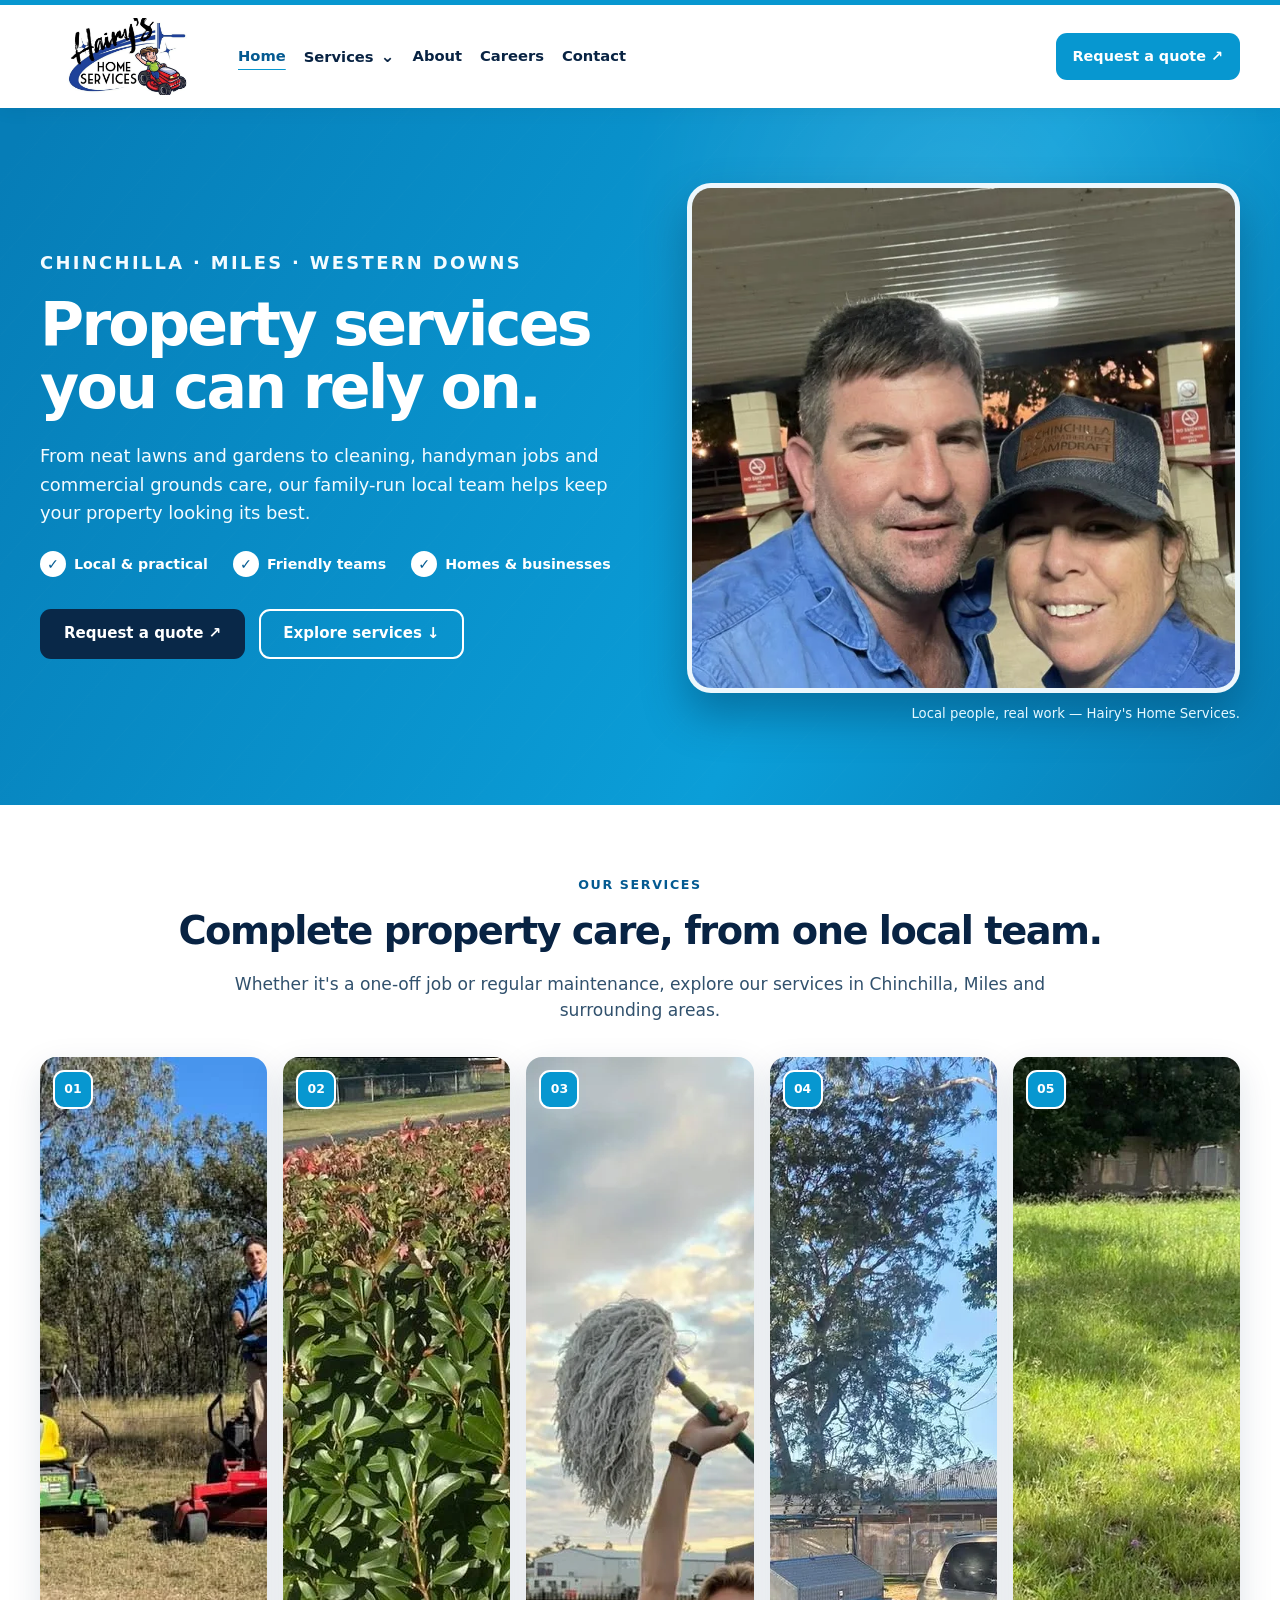
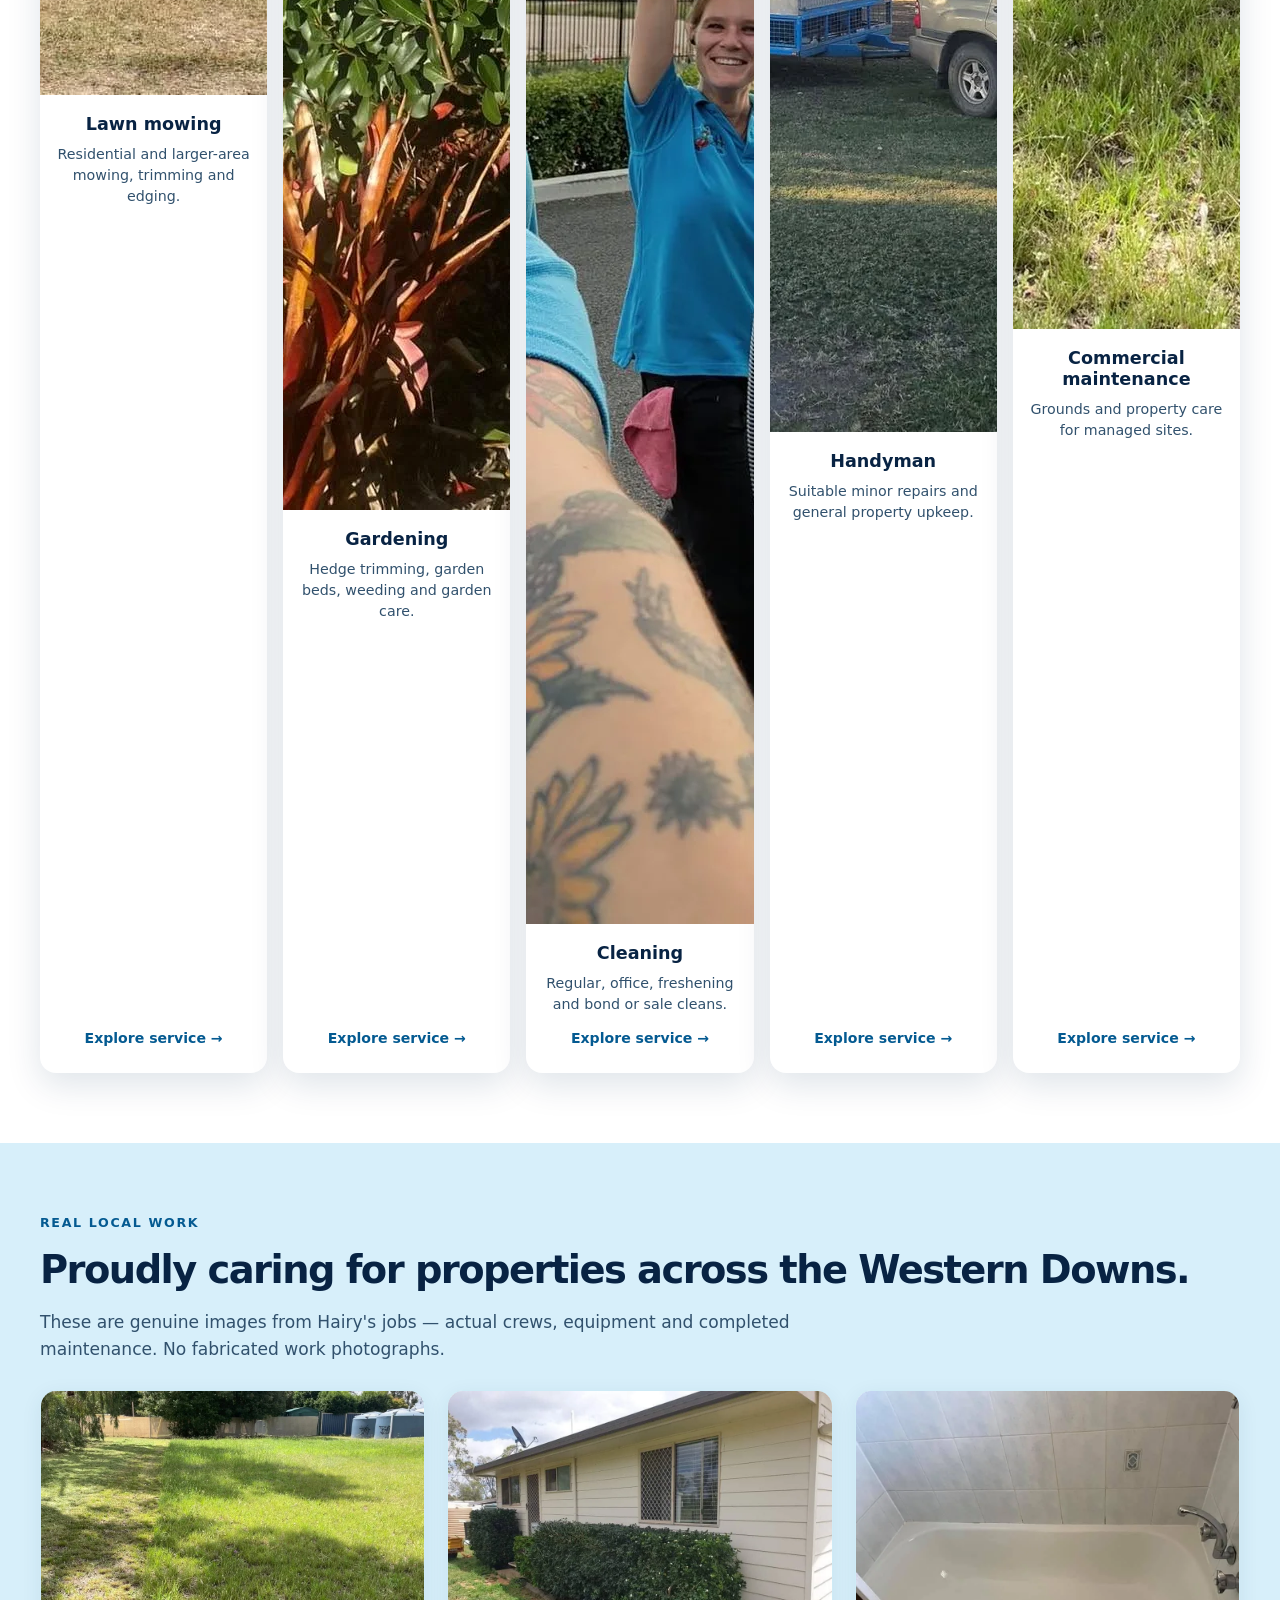
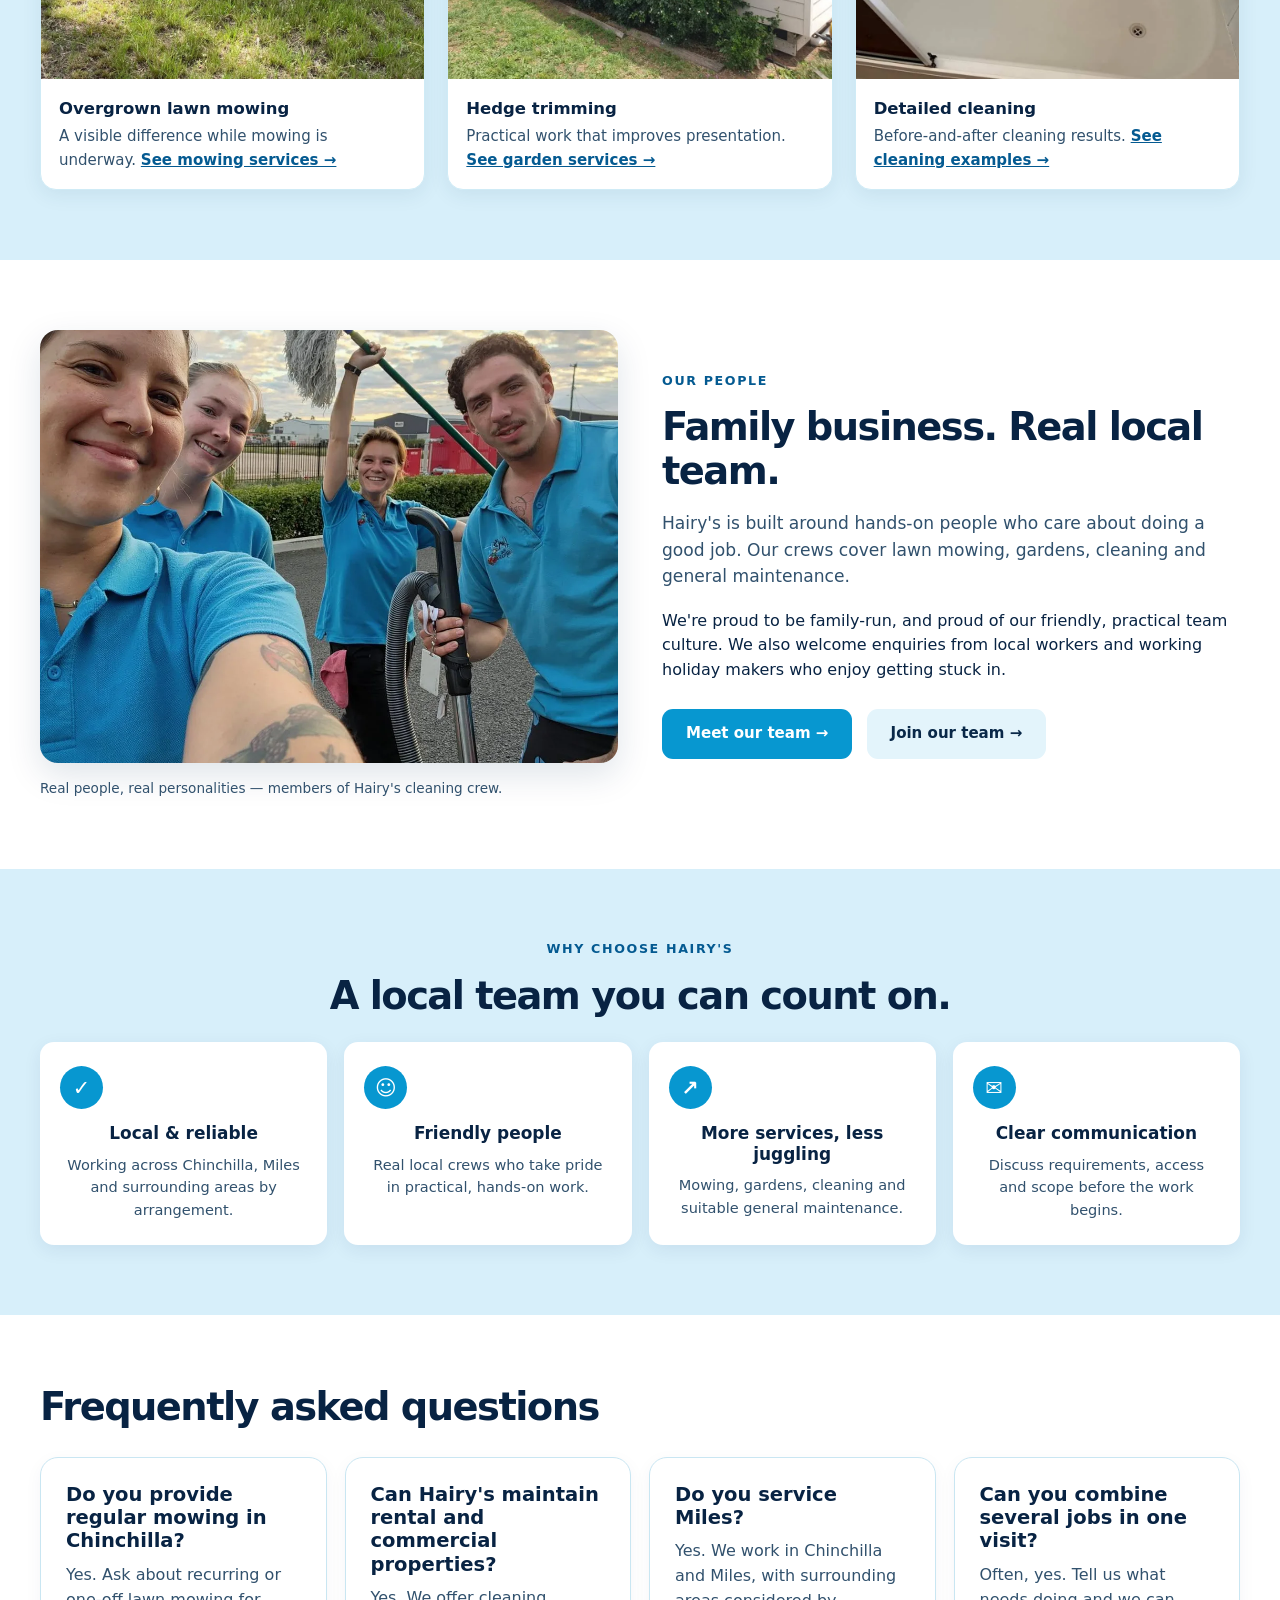
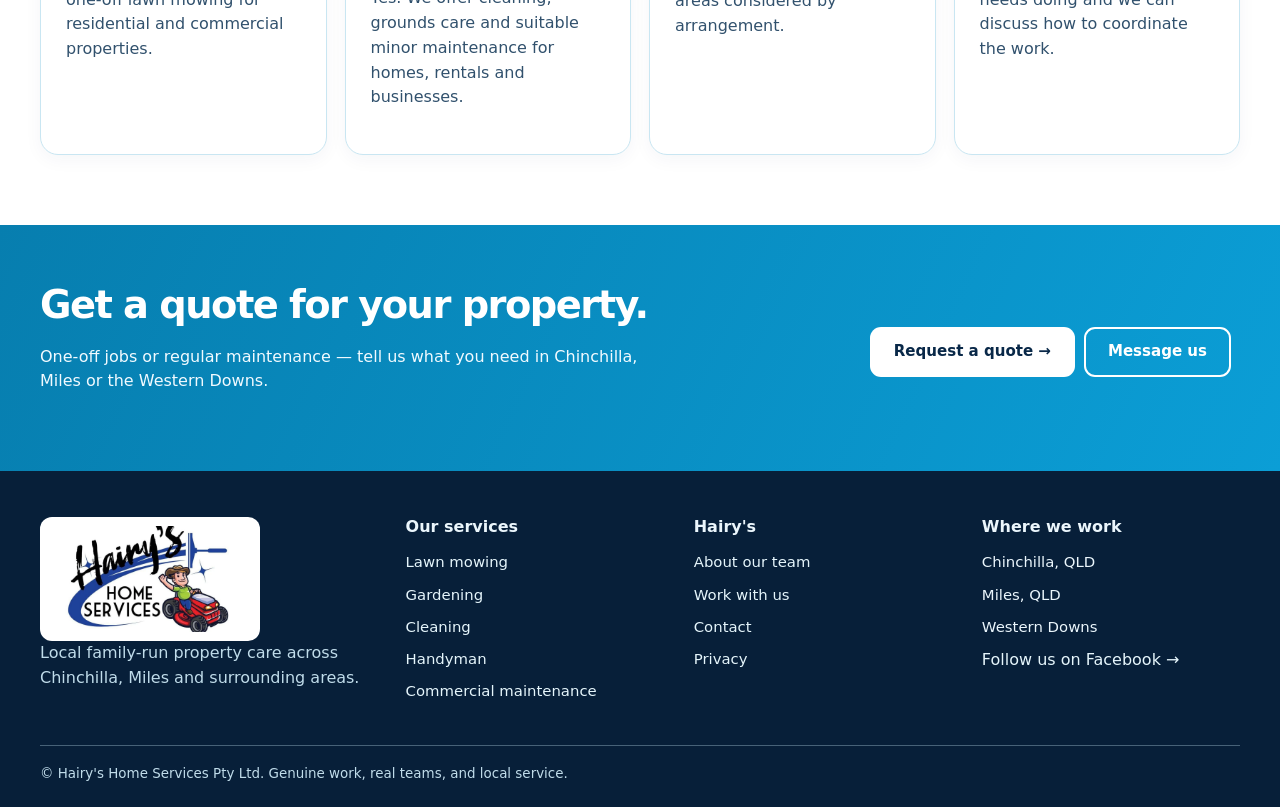
==== commit b8129d50: "Launch brand-blue national-standard homepage with authentic local photography" ====
--- a/index.html
+++ b/index.html
@@ -1 +1,225 @@
-<!doctype html><html lang="en-AU"><head><meta charset="utf-8"><meta name="viewport" content="width=device-width,initial-scale=1"><title>Lawn Mowing, Gardening & Handyman Chinchilla | Hairy's Home Services</title><meta name="description" content="Local lawn mowing, gardening, handyman and cleaning services in Chinchilla and Miles. Residential and commercial property maintenance by Hairy's Home Services."><meta name="robots" content="index,follow"><link rel="stylesheet" href="/assets/style.css"><meta name="theme-color" content="#102f28"><script type="application/ld+json">{"@context":"https://schema.org","@type":["LocalBusiness","HomeAndConstructionBusiness"],"name":"Hairy's Home Services","description":"Lawn mowing, gardening, handyman repairs, cleaning and property maintenance in Chinchilla and Miles, Queensland.","telephone":"+61 427 425 164","areaServed":[{"@type":"Place","name":"Chinchilla, Queensland"},{"@type":"Place","name":"Miles, Queensland"}],"sameAs":["https://www.facebook.com/Hairyshomeservices"],"hasOfferCatalog":{"@type":"OfferCatalog","name":"Property maintenance services","itemListElement":[{"@type":"OfferCatalog","name":"Lawn mowing and lawn maintenance"},{"@type":"OfferCatalog","name":"Garden and hedge maintenance"},{"@type":"OfferCatalog","name":"Handyman repairs"},{"@type":"OfferCatalog","name":"Residential and office cleaning"},{"@type":"OfferCatalog","name":"Commercial grounds maintenance"}]}}</script><link rel="canonical" href="https://hairyshomeservices.com.au/"><meta property="og:type" content="website"><meta property="og:url" content="https://hairyshomeservices.com.au/"><meta property="og:image" content="https://hairyshomeservices.com.au/assets/images/mowing-team-equipment.webp"></head><body><header class="top"><div class="container nav"><a class="brand-logo" href="/" aria-label="Hairy's Home Services homepage"><img src="/assets/images/logo-hairys.webp" alt="Hairy's Home Services logo" width="132" height="63"><span class="brand-text">Hairy's <strong>Home Services</strong></span></a><nav aria-label="Main navigation"><a href="/lawn-mowing-chinchilla/">Mowing</a><a href="/gardening-chinchilla/">Gardening</a><a href="/handyman-chinchilla/">Handyman</a><a href="/cleaning-chinchilla/">Cleaning</a><a href="/commercial-property-maintenance/">Commercial</a><a href="/about/">Our team</a><a href="/careers/">Careers</a><a href="/contact/">Contact</a></nav></div></header><main><section class="hero"><div class="container hero-inner"><div><p class="eyebrow">Local family-run business · Chinchilla & Miles</p><h1>Lawn mowing, gardening, cleaning &amp; handyman services in Chinchilla</h1><p>Reliable property maintenance from real local crews. From regular lawn care to complete property tidy-ups, we help keep homes, rentals and business premises looking their best.</p><a class="btn" href="/contact/">Request a free quote</a><a class="btn alt" href="#services">Explore our services</a></div><figure class="hero-figure"><img src="/assets/images/mowing-team-equipment.webp" alt="Hairy's Home Services mowing crew with two zero-turn mowers and a line trimmer" width="1000" height="800" fetchpriority="high"><figcaption>Our people, our equipment, genuine local work.</figcaption></figure></div></section><section class="section" id="services"><div class="container"><h2>Property services made simple</h2><p class="lead">From a neat lawn to scheduled grounds care and practical repairs, Hairy's helps keep local properties in good order.</p><div class="cards"><article class="card"><h3>Lawn mowing</h3><p>Regular or one-off mowing, trimming, edging and tidy-ups using equipment suited to the property.</p><a href="/lawn-mowing-chinchilla/">Lawn mowing in Chinchilla →</a></article><article class="card"><h3>Gardening</h3><p>Hedges, shrubs, garden beds, weeds, mulch and general garden maintenance.</p><a href="/gardening-chinchilla/">Gardening services →</a></article><article class="card"><h3>Handyman</h3><p>General property upkeep, minor repairs and maintenance tasks within applicable licensing requirements.</p><a href="/handyman-chinchilla/">Handyman services →</a></article></div></div></section><section class="section tint" id="our-work"><div class="container"><p class="eyebrow dark">Proof of our work</p><h2>Real results from local jobs</h2><p class="lead">A sample of work completed by Hairy's teams. No stock photography, just genuine mowing, gardening and cleaning.</p><div class="gallery-grid"><figure class="photo-card"><img src="/assets/images/mowing-progress-block.webp" alt="Partially mowed long grass showing the progress of mowing a large residential block" loading="lazy" width="900" height="675"><figcaption><strong>Large-area mowing</strong>Our zero-turn mower making progress through an overgrown property. <a href="/lawn-mowing-chinchilla/">Mowing services →</a></figcaption></figure><figure class="photo-card"><img src="/assets/images/garden-hedge-finished.webp" alt="Neatly maintained residential hedge and garden planting" loading="lazy" width="900" height="675"><figcaption><strong>Garden presentation</strong>Neatly trimmed hedges and garden care. <a href="/gardening-chinchilla/">Gardening services →</a></figcaption></figure><figure class="photo-card"><img src="/assets/images/bath-clean-after.webp" alt="Clean white bathtub after a detailed bathroom clean" loading="lazy" width="900" height="675"><figcaption><strong>Detailed cleaning</strong>See the real bathroom cleaning before-and-after photos. <a href="/cleaning-chinchilla/">Cleaning services →</a></figcaption></figure></div></div></section><section class="section tint" id="other-services"><div class="container"><h2>More ways we can help</h2><div class="cards"><div class="card"><h3><a href="/cleaning-chinchilla/">House & office cleaning →</a></h3><p>Routine cleaning, bond cleaning and property presentation services.</p></div><div class="card"><h3><a href="/commercial-property-maintenance/">Commercial grounds maintenance →</a></h3><p>Scheduled mowing and grounds care for businesses, property managers and facilities.</p></div><div class="card"><h3>Exterior property care</h3><p>Gutter cleaning, suitable pressure cleaning and other agreed maintenance jobs.</p></div></div></div></section><section class="section"><div class="container split"><div><h2>Local service, practical solutions</h2><p class="lead">We work with homeowners, landlords, property managers and commercial clients around Chinchilla and Miles.</p><p>Need multiple jobs handled at the same property? Ask us about a coordinated maintenance visit.</p></div><div class="facts"><div class="fact"><strong>Residential & commercial</strong><p>One-off jobs and recurring property upkeep.</p></div><div class="fact"><strong>Local service areas</strong><p>Chinchilla, Miles and surrounding areas by arrangement.</p></div><div class="fact"><strong>Clear communication</strong><p>Discuss scope, access and a quote before work starts.</p></div></div></div></section><section class="section" id="people"><div class="container photo-row"><div><p class="eyebrow dark">The people behind the work</p><h2>Local people. A family business.</h2><p class="lead">Hairy's is more than a name on a vehicle. We're a family-run business supported by real mowing, gardening, handyman and cleaning crews.</p><p>We're proud of the people who work with us and the positive, practical team culture we are building. We welcome enquiries from local workers and working holiday makers.</p><a class="btn" href="/about/">Meet the team</a><a href="/careers/" class="btn" style="background:#e7f1de">Work with us →</a></div><figure><img src="/assets/images/team-owners.webp" alt="Two members of the Hairy's Home Services team wearing branded work shirts and caps" loading="lazy" width="900" height="675"><figcaption>Real people from the Hairy's team.</figcaption></figure></div></section><section class="section tint" id="faq"><div class="container"><h2>Frequently asked questions</h2><div class="cards"><article class="card"><h3>Do you provide regular lawn mowing in Chinchilla?</h3><p>Yes. Hairy's provides one-off and scheduled mowing for residential and commercial properties. Contact us to discuss access, lawn size and service frequency.</p></article><article class="card"><h3>Can you maintain rental and commercial properties?</h3><p>Yes. We undertake lawn care, gardening, cleaning and suitable general maintenance for rental properties and commercial sites. Work is scoped and quoted according to the property's needs.</p></article><article class="card"><h3>Do you service Miles as well as Chinchilla?</h3><p>Yes. Hairy's services Chinchilla and Miles, with surrounding areas considered by arrangement.</p></article><article class="card"><h3>Can you handle mowing and gardening in one visit?</h3><p>Yes, subject to availability and scope. Combining services can make ongoing property care easier to coordinate.</p></article><article class="card"><h3>How do I get a quote?</h3><p>Call 0427 425 164 or message our Facebook page. Let us know the property location, type of work and any access considerations.</p></article></div></div></section></main><section class="section contact" id="contact"><div class="container"><h2>Need reliable property maintenance?</h2><p>Tell us what needs doing in Chinchilla, Miles or surrounding areas. We can discuss one-off work or ongoing maintenance.</p><a class="btn" href="tel:+61427425164">Call 0427 425 164</a><a class="btn alt" href="https://www.facebook.com/Hairyshomeservices" rel="noopener" target="_blank">Message us on Facebook</a></div></section><footer><div class="container">© Hairy's Home Services Pty Ltd · Servicing Chinchilla and Miles, Queensland · <a href="/">Home</a></div></footer></body></html>+<!doctype html>
+<html lang="en-AU">
+<head>
+  <meta charset="utf-8">
+  <meta name="viewport" content="width=device-width,initial-scale=1">
+  <meta name="theme-color" content="#0797d0">
+  <title>Lawn Mowing, Gardening, Cleaning & Handyman Chinchilla | Hairy's Home Services</title>
+  <meta name="description" content="Hairy's Home Services: local lawn mowing, gardening, cleaning, handyman and commercial property maintenance in Chinchilla, Miles and the Western Downs.">
+  <meta name="robots" content="index,follow">
+  <link rel="canonical" href="https://hairyshomeservices.com.au/">
+  <meta property="og:type" content="website">
+  <meta property="og:title" content="Hairy's Home Services | Chinchilla & Miles">
+  <meta property="og:description" content="A family-run local team for mowing, gardening, cleaning, handyman work and property maintenance across Chinchilla and Miles.">
+  <meta property="og:url" content="https://hairyshomeservices.com.au/">
+  <meta property="og:image" content="https://hairyshomeservices.com.au/assets/images/team-owners.webp">
+  <link rel="preload" href="/assets/images/team-owners.webp" as="image" type="image/webp">
+  <link rel="stylesheet" href="/assets/style.css">
+  <script type="application/ld+json">
+  {
+    "@context": "https://schema.org",
+    "@type": ["LocalBusiness", "HomeAndConstructionBusiness"],
+    "@id": "https://hairyshomeservices.com.au/#business",
+    "name": "Hairy's Home Services",
+    "url": "https://hairyshomeservices.com.au/",
+    "logo": "https://hairyshomeservices.com.au/assets/images/logo-hairys.webp",
+    "image": "https://hairyshomeservices.com.au/assets/images/mowing-team-equipment.webp",
+    "description": "Family-run property maintenance business providing lawn mowing, gardening, cleaning, handyman and grounds maintenance in Chinchilla and Miles, Queensland.",
+    "areaServed": [
+      {"@type": "Place", "name": "Chinchilla, Queensland"},
+      {"@type": "Place", "name": "Miles, Queensland"},
+      {"@type": "AdministrativeArea", "name": "Western Downs, Queensland"}
+    ],
+    "sameAs": ["https://www.facebook.com/Hairyshomeservices"],
+    "hasOfferCatalog": {
+      "@type":"OfferCatalog",
+      "name":"Property maintenance and cleaning",
+      "itemListElement": [
+        {"@type":"OfferCatalog","name":"Lawn mowing and lawn maintenance"},
+        {"@type":"OfferCatalog","name":"Gardening and hedge trimming"},
+        {"@type":"OfferCatalog","name":"Residential and commercial cleaning"},
+        {"@type":"OfferCatalog","name":"Handyman and suitable minor repairs"},
+        {"@type":"OfferCatalog","name":"Commercial property maintenance"}
+      ]
+    }
+  }
+  </script>
+</head>
+<body>
+  <header class="top">
+    <div class="container nav">
+      <a class="brand-logo" href="/" aria-label="Hairy's Home Services homepage">
+        <img src="/assets/images/logo-hairys.webp" alt="Hairy's Home Services" width="178" height="77">
+      </a>
+      <nav class="site-nav" aria-label="Main navigation">
+        <a href="/" aria-current="page" class="active">Home</a>
+        <details>
+          <summary>Services</summary>
+          <div class="nav-menu">
+            <a href="/lawn-mowing-chinchilla/">Lawn mowing</a>
+            <a href="/gardening-chinchilla/">Gardening &amp; hedges</a>
+            <a href="/cleaning-chinchilla/">Cleaning</a>
+            <a href="/handyman-chinchilla/">Handyman</a>
+            <a href="/commercial-property-maintenance/">Commercial maintenance</a>
+          </div>
+        </details>
+        <a href="/about/">About</a>
+        <a href="/careers/">Careers</a>
+        <a href="/contact/">Contact</a>
+      </nav>
+      <div class="nav-actions">
+        <a class="btn quote" href="/contact/" aria-label="Request a quote">Request a quote ↗</a>
+      </div>
+    </div>
+  </header>
+
+  <main>
+    <section class="hero" aria-labelledby="home-title">
+      <div class="container hero-inner">
+        <div>
+          <p class="eyebrow">Chinchilla · Miles · Western Downs</p>
+          <h1 id="home-title">Property services you can rely on.</h1>
+          <p>From neat lawns and gardens to cleaning, handyman jobs and commercial grounds care, our family-run local team helps keep your property looking its best.</p>
+          <ul class="trust-points" aria-label="Our service values">
+            <li>Local &amp; practical</li>
+            <li>Friendly teams</li>
+            <li>Homes &amp; businesses</li>
+          </ul>
+          <a class="btn navy" href="/contact/">Request a quote ↗</a>
+          <a class="btn alt" href="#services">Explore services ↓</a>
+        </div>
+        <figure class="hero-figure">
+          <img src="/assets/images/team-owners.webp" alt="Two members of the Hairy's Home Services family team smiling in branded shirts and caps" width="720" height="960" fetchpriority="high">
+          <figcaption>Local people, real work — Hairy's Home Services.</figcaption>
+        </figure>
+      </div>
+    </section>
+
+    <section class="section white-band center" id="services" aria-labelledby="services-heading">
+      <div class="container">
+        <p class="eyebrow dark">Our services</p>
+        <h2 id="services-heading">Complete property care, from one local team.</h2>
+        <p class="lead">Whether it's a one-off job or regular maintenance, explore our services in Chinchilla, Miles and surrounding areas.</p>
+        <div class="service-grid">
+          <a class="service-card" href="/lawn-mowing-chinchilla/">
+            <img src="/assets/images/mowing-team-equipment.webp" alt="Hairy's mowing crew with zero-turn mowers and line trimmer" loading="lazy" width="590" height="638">
+            <span class="service-number" aria-hidden="true">01</span>
+            <div class="service-copy"><h3>Lawn mowing</h3><p>Residential and larger-area mowing, trimming and edging.</p><span class="service-link">Explore service →</span></div>
+          </a>
+          <a class="service-card" href="/gardening-chinchilla/">
+            <img src="/assets/images/garden-hedge-finished.webp" alt="Garden bed and a neatly shaped hedge maintained by Hairy's" loading="lazy" width="1170" height="1053">
+            <span class="service-number" aria-hidden="true">02</span>
+            <div class="service-copy"><h3>Gardening</h3><p>Hedge trimming, garden beds, weeding and garden care.</p><span class="service-link">Explore service →</span></div>
+          </a>
+          <a class="service-card" href="/cleaning-chinchilla/">
+            <img src="/assets/images/team-cleaners.webp" alt="Hairy's cleaning crew smiling together with work equipment" loading="lazy" width="1100" height="1467">
+            <span class="service-number" aria-hidden="true">03</span>
+            <div class="service-copy"><h3>Cleaning</h3><p>Regular, office, freshening and bond or sale cleans.</p><span class="service-link">Explore service →</span></div>
+          </a>
+          <a class="service-card" href="/handyman-chinchilla/">
+            <img src="/assets/images/work-vehicle.webp" alt="Hairy's work vehicle and utility trailer on a local job" loading="lazy" width="1300" height="975">
+            <span class="service-number" aria-hidden="true">04</span>
+            <div class="service-copy"><h3>Handyman</h3><p>Suitable minor repairs and general property upkeep.</p><span class="service-link">Explore service →</span></div>
+          </a>
+          <a class="service-card" href="/commercial-property-maintenance/">
+            <img src="/assets/images/mowing-progress-block.webp" alt="A large property being mowed by a Hairy's zero-turn mower" loading="lazy" width="1550" height="872">
+            <span class="service-number" aria-hidden="true">05</span>
+            <div class="service-copy"><h3>Commercial maintenance</h3><p>Grounds and property care for managed sites.</p><span class="service-link">Explore service →</span></div>
+          </a>
+        </div>
+      </div>
+    </section>
+
+    <section class="section tint" id="our-work" aria-labelledby="work-heading">
+      <div class="container">
+        <p class="eyebrow dark">Real local work</p>
+        <h2 id="work-heading">Proudly caring for properties across the Western Downs.</h2>
+        <p class="lead">These are genuine images from Hairy's jobs — actual crews, equipment and completed maintenance. No fabricated work photographs.</p>
+        <div class="gallery-grid">
+          <figure class="photo-card">
+            <img src="/assets/images/mowing-progress-block.webp" alt="A partially mowed, overgrown lawn showing the progress of mowing" loading="lazy" width="1550" height="872">
+            <figcaption><strong>Overgrown lawn mowing</strong>A visible difference while mowing is underway. <a href="/lawn-mowing-chinchilla/">See mowing services →</a></figcaption>
+          </figure>
+          <figure class="photo-card">
+            <img src="/assets/images/hedge-after.webp" alt="Trimmed hedges in front of a residential property" loading="lazy" width="960" height="720">
+            <figcaption><strong>Hedge trimming</strong>Practical work that improves presentation. <a href="/gardening-chinchilla/">See garden services →</a></figcaption>
+          </figure>
+          <figure class="photo-card">
+            <img src="/assets/images/bath-clean-after.webp" alt="Bathroom bathtub following a detailed clean" loading="lazy" width="960" height="720">
+            <figcaption><strong>Detailed cleaning</strong>Before-and-after cleaning results. <a href="/cleaning-chinchilla/">See cleaning examples →</a></figcaption>
+          </figure>
+        </div>
+      </div>
+    </section>
+
+    <section class="section white-band" id="team">
+      <div class="container photo-row">
+        <figure>
+          <img src="/assets/images/team-cleaners.webp" alt="Happy Hairy's cleaning crew in branded shirts with their cleaning equipment" loading="lazy" width="1100" height="1467">
+          <figcaption>Real people, real personalities — members of Hairy's cleaning crew.</figcaption>
+        </figure>
+        <div>
+          <p class="eyebrow dark">Our people</p>
+          <h2>Family business. Real local team.</h2>
+          <p class="lead">Hairy's is built around hands-on people who care about doing a good job. Our crews cover lawn mowing, gardens, cleaning and general maintenance.</p>
+          <p>We're proud to be family-run, and proud of our friendly, practical team culture. We also welcome enquiries from local workers and working holiday makers who enjoy getting stuck in.</p>
+          <a class="btn" href="/about/">Meet our team →</a>
+          <a class="btn light" href="/careers/">Join our team →</a>
+        </div>
+      </div>
+    </section>
+
+    <section class="section tint" aria-labelledby="why-heading">
+      <div class="container center">
+        <p class="eyebrow dark">Why choose Hairy's</p>
+        <h2 id="why-heading">A local team you can count on.</h2>
+        <div class="why-grid">
+          <article class="why-item"><span class="why-icon" aria-hidden="true">✓</span><h3>Local &amp; reliable</h3><p>Working across Chinchilla, Miles and surrounding areas by arrangement.</p></article>
+          <article class="why-item"><span class="why-icon" aria-hidden="true">☺</span><h3>Friendly people</h3><p>Real local crews who take pride in practical, hands-on work.</p></article>
+          <article class="why-item"><span class="why-icon" aria-hidden="true">↗</span><h3>More services, less juggling</h3><p>Mowing, gardens, cleaning and suitable general maintenance.</p></article>
+          <article class="why-item"><span class="why-icon" aria-hidden="true">✉</span><h3>Clear communication</h3><p>Discuss requirements, access and scope before the work begins.</p></article>
+        </div>
+      </div>
+    </section>
+
+    <section class="section white-band" id="faq" aria-labelledby="faq-heading">
+      <div class="container">
+        <h2 id="faq-heading">Frequently asked questions</h2>
+        <div class="cards">
+          <article class="card"><h3>Do you provide regular mowing in Chinchilla?</h3><p>Yes. Ask about recurring or one-off lawn mowing for residential and commercial properties.</p></article>
+          <article class="card"><h3>Can Hairy's maintain rental and commercial properties?</h3><p>Yes. We offer cleaning, grounds care and suitable minor maintenance for homes, rentals and businesses.</p></article>
+          <article class="card"><h3>Do you service Miles?</h3><p>Yes. We work in Chinchilla and Miles, with surrounding areas considered by arrangement.</p></article>
+          <article class="card"><h3>Can you combine several jobs in one visit?</h3><p>Often, yes. Tell us what needs doing and we can discuss how to coordinate the work.</p></article>
+        </div>
+      </div>
+    </section>
+  </main>
+
+  <section class="contact" aria-labelledby="cta-heading">
+    <div class="container cta-layout">
+      <div><h2 id="cta-heading">Get a quote for your property.</h2><p>One-off jobs or regular maintenance — tell us what you need in Chinchilla, Miles or the Western Downs.</p></div>
+      <div><a class="btn navy" href="/contact/">Request a quote →</a><a class="btn alt" href="https://www.facebook.com/Hairyshomeservices" target="_blank" rel="noopener">Message us</a></div>
+    </div>
+  </section>
+  <footer class="footer">
+    <div class="container">
+      <div class="footer-top">
+        <div class="footer-brand">
+          <a href="/"><img src="/assets/images/logo-hairys.webp" alt="Hairy's Home Services" width="220" height="115" loading="lazy"></a>
+          <p>Local family-run property care across Chinchilla, Miles and surrounding areas.</p>
+        </div>
+        <div><h3>Our services</h3><ul>
+          <li><a href="/lawn-mowing-chinchilla/">Lawn mowing</a></li>
+          <li><a href="/gardening-chinchilla/">Gardening</a></li>
+          <li><a href="/cleaning-chinchilla/">Cleaning</a></li>
+          <li><a href="/handyman-chinchilla/">Handyman</a></li>
+          <li><a href="/commercial-property-maintenance/">Commercial maintenance</a></li>
+        </ul></div>
+        <div><h3>Hairy's</h3><ul><li><a href="/about/">About our team</a></li><li><a href="/careers/">Work with us</a></li><li><a href="/contact/">Contact</a></li><li><a href="/privacy/">Privacy</a></li></ul></div>
+        <div><h3>Where we work</h3><ul><li>Chinchilla, QLD</li><li>Miles, QLD</li><li>Western Downs</li></ul><p><a href="https://www.facebook.com/Hairyshomeservices" target="_blank" rel="noopener">Follow us on Facebook →</a></p></div>
+      </div>
+      <div class="footer-bottom">© Hairy's Home Services Pty Ltd. Genuine work, real teams, and local service.</div>
+    </div>
+  </footer>
+</body>
+</html>
--- a/assets/style.css
+++ b/assets/style.css
@@ -1,39 +1,197 @@
-:root{--navy:#102f28;--green:#b9df6f;--ink:#142622;--muted:#53665f;--cream:#f6f8f2;--white:#fff}*{box-sizing:border-box}html{scroll-behavior:smooth}body{margin:0;font-family:Arial,Helvetica,sans-serif;color:var(--ink);line-height:1.6;background:#fff}a{color:inherit}a:focus-visible,button:focus-visible{outline:3px solid #d58b18;outline-offset:3px}.container{width:min(1120px,92%);margin:auto}.top{background:var(--navy);color:#fff}.nav{display:flex;align-items:center;justify-content:space-between;flex-wrap:wrap;gap:1rem;padding:17px 0}.logo{text-decoration:none;font-size:1.27rem;font-weight:800}.logo span{color:var(--green)}nav{display:flex;gap:1rem;flex-wrap:wrap}nav a{text-decoration:none;font-weight:600;font-size:.95rem}nav a:hover{text-decoration:underline}.hero{background:linear-gradient(115deg,#102f28,#245446);color:white;padding:90px 0 85px}.hero h1{font-size:clamp(2.4rem,6vw,4.8rem);line-height:1.09;max-width:900px;letter-spacing:-.04em;margin:0 0 24px}.hero p{font-size:1.2rem;max-width:710px;color:#e3efdf}.eyebrow{font-size:.85rem;text-transform:uppercase;letter-spacing:.16em;font-weight:800;color:var(--green)}.btn{display:inline-block;text-decoration:none;border-radius:9px;background:var(--green);color:#102a21;padding:13px 21px;font-weight:800;margin:8px 10px 0 0}.btn.alt{background:transparent;border:1px solid #acc7b7;color:white}.section{padding:65px 0}.section.tint{background:var(--cream)}h2{font-size:clamp(1.8rem,3vw,2.5rem);line-height:1.2;letter-spacing:-.02em;margin:0 0 17px}h3{margin:0 0 8px;font-size:1.25rem}p{margin:0 0 18px}.lead{color:var(--muted);font-size:1.12rem;max-width:780px}.cards{display:grid;grid-template-columns:repeat(auto-fit,minmax(245px,1fr));gap:18px;margin-top:30px}.card{background:white;border:1px solid #dbe5dc;border-radius:14px;padding:26px}.card p{color:var(--muted)}.card a{font-weight:800;color:#22523e}.facts{display:grid;grid-template-columns:repeat(auto-fit,minmax(220px,1fr));gap:18px;margin-top:25px}.fact{border-left:4px solid #619b44;padding:8px 18px;background:#fff}.split{display:grid;grid-template-columns:1fr 1fr;gap:46px;align-items:start}.list{padding-left:20px}.list li{margin-bottom:11px}.contact{background:var(--navy);color:#fff}.contact p{color:#e1ece4}.contact a:not(.btn){color:var(--green)}footer{background:#0b231d;color:#d4e2da;padding:24px 0;font-size:.9rem}.crumb{font-size:.9rem;margin-bottom:20px;color:#d4e2da}.small{font-size:.88rem;color:var(--muted)}@media(max-width:700px){.split{grid-template-columns:1fr}.hero{padding:65px 0}.nav{align-items:flex-start}nav{gap:.75rem}}
 
-/* Genuine work and team photography – October 2026 */
-.nav .brand-logo{display:flex;align-items:center;gap:12px;font-weight:800;text-decoration:none}
-.brand-logo img{display:block;width:132px;height:63px;object-fit:contain;background:white;border-radius:7px;padding:5px}
-.brand-logo .brand-text{display:block;font-size:1.08rem;line-height:1.17;max-width:126px}
-.brand-text strong{color:var(--green)}
-.nav nav{align-items:center;gap:.8rem}
-.nav nav a{font-size:.88rem}
-.nav nav a.active{text-decoration:underline;text-decoration-color:var(--green);text-underline-offset:6px}
-.hero-inner{display:grid;grid-template-columns:minmax(0,1.07fr) minmax(0,0.93fr);gap:44px;align-items:center}
-.hero-inner h1{font-size:clamp(2.35rem,5vw,4rem)}
-.hero-figure{margin:0}
-.hero-figure img{display:block;width:100%;aspect-ratio:5 / 4;object-fit:cover;border-radius:20px;box-shadow:0 15px 35px #0003}
-.hero-figure figcaption{font-size:.84rem;color:#dcebdc;margin-top:10px}
-.gallery-grid{display:grid;grid-template-columns:repeat(3,minmax(0,1fr));gap:20px;margin-top:28px}
-.photo-card{margin:0;background:#fff;border:1px solid #dfe7dc;border-radius:14px;overflow:hidden}
-.photo-card img{display:block;width:100%;height:auto;aspect-ratio:4 / 3;object-fit:cover;background:#edf0e8}
-.photo-card figcaption{padding:15px 16px;color:#384e43;font-size:.96rem}
-.photo-card figcaption strong{display:block;color:var(--ink);font-size:1rem;margin-bottom:3px}
-.photo-card figcaption a{color:#1f6844;font-weight:700}
-.pair-grid{display:grid;grid-template-columns:repeat(2,minmax(0,1fr));gap:12px;margin-top:18px}
-.pair-grid figure{margin:0;overflow:hidden;border:1px solid #dee6dc;border-radius:12px;background:#fff}
-.pair-grid img{display:block;width:100%;height:auto;aspect-ratio:4 / 3;object-fit:cover}
-.pair-grid figcaption{font-size:.88rem;padding:10px 13px;font-weight:800;color:var(--navy)}
-.before-after{margin:28px 0 6px}
-.case-title{margin:0 0 7px;font-size:1.2rem}
-.case-description{color:var(--muted);font-size:.95rem}
-.photo-row{display:grid;grid-template-columns:1fr 1fr;align-items:center;gap:40px}
-.photo-row img{width:100%;height:auto;aspect-ratio:4 / 3;object-fit:cover;border-radius:16px;box-shadow:0 8px 24px #15342817}
-.photo-row figure{margin:0}
-.photo-row figcaption{font-size:.88rem;color:var(--muted);margin-top:7px}
-.eyebrow.dark{color:#27694c}
-.footnote{font-size:.84rem;color:#61766b}
+/* Hairy's Home Services — brand refresh, October 2026.
+   Real photography, responsive layouts, accessible controls.
+   Primary colour inspired by Hairy's branded work shirts. */
+:root {
+  --brand:#0797d0;
+  --brand-dark:#087cb8;
+  --brand-deep:#045a91;
+  --ink:#082343;
+  --ink-soft:#31516d;
+  --blue-very-light:#e8f6fc;
+  --blue-soft:#d7effa;
+  --white:#fff;
+  --line:#c9e6f2;
+  --shadow:0 12px 34px rgba(4,49,83,.13);
+  --radius:18px;
+  --navy:#092848;
+  --green:#0797d0;
+  --muted:#31516d;
+  --cream:#e7f5fc;
+}
+*{box-sizing:border-box}
+html{scroll-behavior:smooth}
+body{margin:0;background:var(--blue-very-light);color:var(--ink);font-family:system-ui,-apple-system,BlinkMacSystemFont,"Segoe UI",Arial,sans-serif;line-height:1.55;-webkit-font-smoothing:antialiased}
+img{max-width:100%}
+a{color:inherit}
+a:focus-visible,button:focus-visible,summary:focus-visible{outline:3px solid #f9bd36;outline-offset:4px}
+.container{width:min(1200px,calc(100% - 44px));margin:0 auto}
+.top{background:#fff;color:var(--ink);box-shadow:0 2px 16px rgba(0,50,80,.08);position:relative;z-index:12}
+.top:before{content:"";display:block;height:5px;background:var(--brand)}
+.nav{display:flex;align-items:center;justify-content:space-between;gap:20px;padding:13px 0;min-height:94px}
+.brand-logo{display:flex;align-items:center;gap:8px;font-weight:800;text-decoration:none;flex:0 0 auto}
+.brand-logo img{display:block;width:178px;height:77px;object-fit:contain}
+.brand-logo .brand-text{display:none}
+.site-nav, .nav nav{display:flex;align-items:center;justify-content:center;gap:clamp(10px,1.4vw,23px);flex-wrap:wrap}
+.site-nav a,.nav nav a,.nav summary{font-size:.92rem;font-weight:740;text-decoration:none;line-height:1.25;white-space:nowrap}
+.site-nav a:hover,.nav nav a:hover,.site-nav a[aria-current="page"]{color:var(--brand-deep)}
+.site-nav .active,.nav nav .active{color:var(--brand-deep);text-decoration:underline;text-decoration-color:var(--brand);text-underline-offset:8px}
+.nav details{position:relative}
+.nav summary{cursor:pointer;list-style:none}
+.nav summary::-webkit-details-marker{display:none}
+.nav summary:after{content:"⌄";font-size:1.05rem;margin-left:7px}
+.nav details[open] summary{color:var(--brand-deep)}
+.nav-menu{position:absolute;right:auto;top:calc(100% + 14px);z-index:15;background:#fff;border:1px solid #d4eaf5;box-shadow:var(--shadow);border-radius:14px;padding:12px;min-width:234px;display:grid;gap:2px}
+.nav-menu a{display:block;padding:10px 12px;border-radius:8px;font-size:.93rem}
+.nav-menu a:hover{background:var(--blue-very-light)}
+.nav-actions{display:flex;align-items:center;gap:9px;margin-left:auto;flex-shrink:0}
+.nav-actions .btn{margin:0;padding:12px 15px;font-size:.9rem}
+.nav-actions .btn.phone{background:var(--navy);color:#fff}
+.nav-actions .btn.quote{background:var(--brand);color:white}
+.nav-actions .btn:hover{transform:translateY(-1px)}
+.btn{display:inline-flex;gap:9px;align-items:center;justify-content:center;padding:13px 22px;min-height:47px;border-radius:11px;border:2px solid transparent;text-decoration:none;background:var(--brand);color:#fff;font-size:.94rem;font-weight:800;line-height:1.3;transition:transform .15s,box-shadow .15s,background .15s;margin:7px 9px 0 0}
+.btn:hover{transform:translateY(-2px);background:var(--brand-deep);box-shadow:0 9px 22px #07538826}
+.btn.alt{background:transparent;color:#fff;border-color:#fff}
+.btn.alt:hover{background:#ffffff1c}
+.btn.navy{background:var(--navy);color:#fff}
+.btn.white{background:#fff;color:var(--navy)}
+.btn.light{background:#e3f4fb;color:var(--navy)}
+.hero{position:relative;isolation:isolate;background:linear-gradient(118deg,#067db7 2%,#0b9ed8 65%,#077eb6);color:#fff;padding:75px 0 80px;overflow:hidden}
+.hero:before{content:"";position:absolute;inset:0;pointer-events:none;opacity:.22;z-index:-1;background:radial-gradient(circle at 75% 15%,#ffffff90 0,transparent 30%),repeating-linear-gradient(132deg,transparent 0 50px,#ffffff0d 50px 51px)}
+.hero .container:not(.hero-inner){position:relative}
+.hero-inner{display:grid;grid-template-columns:1.04fr .96fr;gap:48px;align-items:center}
+.hero h1{font-size:clamp(2.5rem,4.7vw,4.4rem);line-height:1.06;max-width:760px;letter-spacing:-.045em;margin:0 0 22px}
+.hero p{font-size:1.12rem;line-height:1.6;color:#f3fbff;max-width:640px}
+.eyebrow{margin:0 0 15px;color:#e0faff;font-size:.79rem;letter-spacing:.13em;font-weight:900;text-transform:uppercase}
+.eyebrow.dark{color:var(--brand-deep)}
+.hero-figure{margin:0;position:relative;max-width:580px;justify-self:end}
+.hero-figure img{display:block;width:100%;min-height:390px;max-height:510px;aspect-ratio:1.18;object-fit:cover;object-position:center 30%;border-radius:24px;box-shadow:0 22px 44px #033f6575;border:5px solid #ffffffaa;background:#c9e9f6}
+.hero-figure figcaption{font-size:.83rem;color:#e4f8ff;margin-top:11px;text-align:right}
+.trust-points{display:flex;flex-wrap:wrap;gap:12px 25px;margin:23px 0 25px;padding:0;list-style:none}
+.trust-points li{font-weight:750;font-size:.89rem;display:flex;gap:8px;align-items:center}
+.trust-points li:before{content:"✓";display:grid;place-items:center;width:26px;height:26px;flex:0 0 26px;border-radius:50%;color:var(--brand-deep);background:#fff;font-weight:900}
+.section{padding:70px 0;background:var(--blue-very-light)}
+.section.tint{background:var(--blue-soft)}
+.section.brand-band{background:linear-gradient(120deg,#087cb8,#0c9ed8);color:#fff}
+.section.brand-band .lead,.section.brand-band p{color:#f3fbff}
+.section.white-band{background:#fff}
+h2{font-size:clamp(1.85rem,3vw,2.9rem);letter-spacing:-.04em;line-height:1.13;margin:0 0 18px}
+h3{margin:0 0 10px;font-size:1.22rem;line-height:1.2}
+p{margin:0 0 19px}
+.lead{color:var(--ink-soft);font-size:1.07rem;max-width:820px}
+.center{text-align:center}
+.center .lead{margin-left:auto;margin-right:auto}
+.cards{display:grid;grid-template-columns:repeat(auto-fit,minmax(225px,1fr));gap:18px;margin-top:28px}
+.card{background:#fff;border:1px solid var(--line);border-radius:var(--radius);padding:25px;box-shadow:0 5px 18px rgba(5,57,88,.045)}
+.card p{color:var(--ink-soft)}
+.card a{color:var(--brand-deep);font-weight:800}
+.cards a:focus-visible,.service-card:focus-visible{outline-offset:3px}
+.service-grid{display:grid;grid-template-columns:repeat(5,minmax(0,1fr));gap:16px;margin-top:33px}
+.service-card{display:flex;flex-direction:column;text-decoration:none;overflow:hidden;position:relative;border-radius:16px;background:#fff;box-shadow:var(--shadow);transition:transform .18s,box-shadow .18s}
+.service-card:hover{transform:translateY(-5px);box-shadow:0 18px 45px #073a652f}
+.service-card img{display:block;width:100%;aspect-ratio:1.14;object-fit:cover}
+.service-card:nth-child(3) img{object-position:center 29%}
+.service-card:nth-child(4) img{object-position:center}
+.service-card .service-number{display:grid;place-items:center;position:absolute;top:13px;left:13px;background:var(--brand);border:2px solid white;border-radius:11px;min-width:40px;height:39px;color:#fff;font-size:.78rem;font-weight:900}
+.service-copy{padding:19px 17px 23px;flex:1;display:flex;flex-direction:column}
+.service-copy h3{font-size:1.1rem;margin:0 0 9px}
+.service-copy p{font-size:.89rem;color:var(--ink-soft);line-height:1.5;flex:1;margin:0 0 13px}
+.service-link{font-size:.88rem;color:var(--brand-deep);font-weight:850}
+.gallery-grid{display:grid;grid-template-columns:repeat(3,minmax(0,1fr));gap:22px;margin-top:28px}
 .gallery-grid.two{grid-template-columns:repeat(2,minmax(0,1fr))}
 .gallery-grid.four{grid-template-columns:repeat(4,minmax(0,1fr))}
-@media(max-width:900px){.hero-inner,.photo-row{grid-template-columns:1fr}.hero{padding:56px 0}.hero-figure img{max-height:500px}.gallery-grid.four{grid-template-columns:repeat(2,minmax(0,1fr))}.nav .brand-text{display:none}}
-@media(max-width:650px){.gallery-grid,.gallery-grid.two,.gallery-grid.four,.pair-grid{grid-template-columns:1fr}.nav{gap:14px}.nav nav{gap:.75rem;row-gap:7px}.nav nav a{font-size:.84rem}.brand-logo img{width:114px;height:51px}.section{padding:48px 0}.photo-card img{aspect-ratio:16/11}.hero-figure img{aspect-ratio:4/3}}
-@media(prefers-reduced-motion:reduce){html{scroll-behavior:auto}}
+.photo-card{margin:0;overflow:hidden;border:1px solid #cfebf6;border-radius:16px;background:white;box-shadow:0 5px 20px #043e5914}
+.photo-card img{display:block;width:100%;height:auto;aspect-ratio:4 / 3;object-fit:cover;background:#e3f5fc}
+.photo-card figcaption{padding:17px 18px;color:var(--ink-soft);font-size:.94rem}
+.photo-card figcaption strong{display:block;color:var(--ink);font-size:1.03rem;margin-bottom:4px}
+.photo-card figcaption a{color:var(--brand-deep);font-weight:800}
+.pair-grid{display:grid;grid-template-columns:repeat(2,minmax(0,1fr));gap:16px;margin-top:16px}
+.pair-grid figure{margin:0;overflow:hidden;border:1px solid #d0e7f3;border-radius:13px;background:#fff}
+.pair-grid img{display:block;width:100%;aspect-ratio:4/3;object-fit:cover}
+.pair-grid figcaption{font-size:.85rem;padding:10px 14px;font-weight:900;color:var(--ink)}
+.before-after{margin:35px 0 10px}
+.case-title{font-size:1.34rem}
+.case-description{color:var(--ink-soft);font-size:.97rem}
+.split,.photo-row{display:grid;grid-template-columns:1fr 1fr;gap:44px;align-items:center}
+.photo-row img{width:100%;height:auto;aspect-ratio:4/3;object-fit:cover;border-radius:18px;box-shadow:var(--shadow)}
+.photo-row figure{margin:0}
+.photo-row figcaption{color:var(--ink-soft);font-size:.85rem;margin-top:7px}
+.facts{display:grid;grid-template-columns:repeat(auto-fit,minmax(200px,1fr));gap:16px}
+.fact{background:#fff;border-left:5px solid var(--brand);border-radius:8px;padding:16px 20px}
+.fact strong{font-size:1.02rem}
+.fact p{margin:8px 0 0;color:var(--ink-soft)}
+.list{padding-left:22px}.list li{margin-bottom:10px}
+.why-grid{display:grid;grid-template-columns:repeat(4,minmax(0,1fr));gap:17px;margin-top:25px}
+.why-item{background:#fff;border-radius:14px;padding:24px 20px;box-shadow:0 5px 18px #052e5e13}
+.why-item .why-icon{display:grid;place-items:center;width:43px;height:43px;border-radius:50%;margin-bottom:14px;background:var(--brand);color:#fff;font-size:1.3rem;font-weight:900}
+.why-item h3{font-size:1.06rem}
+.why-item p{color:var(--ink-soft);font-size:.91rem;margin:0}
+.contact{background:linear-gradient(115deg,#077eaf,#0b9ed6);color:#fff;padding:58px 0}
+.contact p{color:#f1faff}
+.contact a:not(.btn){color:#fff}
+.contact .btn{background:#fff;color:var(--navy)}
+.contact .btn.alt{background:transparent;color:#fff;border-color:#fff}
+.cta-layout{display:flex;align-items:center;justify-content:space-between;gap:30px;flex-wrap:wrap}
+.cta-layout p{max-width:630px}
+.footer{background:#071f39;color:#ebf6fc;padding:46px 0 22px}
+.footer-top{display:grid;grid-template-columns:1.3fr 1fr 1fr 1fr;gap:30px}
+.footer-brand img{display:block;width:220px;height:auto;background:white;border-radius:12px;padding:9px}
+.footer p{color:#c0dcea}
+.footer h3{font-size:1rem;margin:0 0 15px}
+.footer ul{list-style:none;margin:0;padding:0}
+.footer li{margin:0 0 9px;font-size:.93rem}
+.footer a{text-decoration:none;color:#e5f5fb}
+.footer a:hover{text-decoration:underline}
+.footer-bottom{margin-top:33px;padding-top:18px;border-top:1px solid #476278;color:#c0dcea;font-size:.84rem}
+footer:not(.footer){background:#071f39;color:#e2f2fa;padding:24px 0;font-size:.89rem}
+.crumb{font-size:.9rem;color:#e1f9ff;margin-bottom:20px}
+.small,.footnote{font-size:.87rem;color:var(--ink-soft)}
+@media(max-width:1120px){
+ .nav{gap:10px;flex-wrap:wrap}
+ .brand-logo img{width:158px;height:67px}
+ .nav-actions .btn{padding:10px 13px}
+ .service-grid{grid-template-columns:repeat(3,minmax(0,1fr))}
+ .footer-top{grid-template-columns:repeat(2,minmax(0,1fr))}
+}
+@media(max-width:850px){
+ .hero-inner,.split,.photo-row{grid-template-columns:1fr}
+ .hero{padding:54px 0}
+ .hero-figure{justify-self:stretch;max-width:none}
+ .hero-figure img{max-height:400px;aspect-ratio:16/9}
+ .why-grid{grid-template-columns:repeat(2,minmax(0,1fr))}
+ .gallery-grid.four{grid-template-columns:repeat(2,minmax(0,1fr))}
+ .nav .brand-text{display:none}
+ .nav nav{order:3;width:100%;justify-content:center}
+ .nav-actions{margin-left:auto}
+}
+@media(max-width:600px){
+ .container{width:min(100% - 28px,1200px)}
+ .nav{padding:12px 0}
+ .brand-logo img{width:135px;height:56px}
+ .nav-actions{gap:6px}
+ .nav-actions .btn{font-size:.78rem;padding:9px 10px;min-height:39px}
+ .nav-actions .phone{display:none}
+ .site-nav,.nav nav{gap:12px;justify-content:flex-start}
+ .site-nav a,.nav nav a{font-size:.84rem}
+ .nav-menu{left:0;right:auto}
+ .hero{padding:48px 0 53px}
+ .hero h1{font-size:clamp(2.3rem,10vw,3.1rem)}
+ .hero p{font-size:1rem}
+ .hero-figure img{aspect-ratio:4/3;min-height:0}
+ .section{padding:49px 0}
+ .service-grid{grid-template-columns:repeat(2,minmax(0,1fr));gap:12px}
+ .service-card img{aspect-ratio:1.05}
+ .service-copy{padding:13px 12px 17px}
+ .service-copy h3{font-size:1rem}
+ .service-copy p{font-size:.84rem}
+ .gallery-grid,.gallery-grid.two,.gallery-grid.four,.pair-grid,.why-grid,.footer-top{grid-template-columns:1fr}
+ .gallery-grid{gap:17px}
+ .photo-card img{aspect-ratio:16/11}
+ .footer{padding:42px 0 22px}
+ .btn{padding:12px 15px}
+ .trust-points{gap:9px 15px}
+}
+@media(prefers-reduced-motion:reduce){
+ html{scroll-behavior:auto}
+ .btn,.service-card{transition:none}
+}
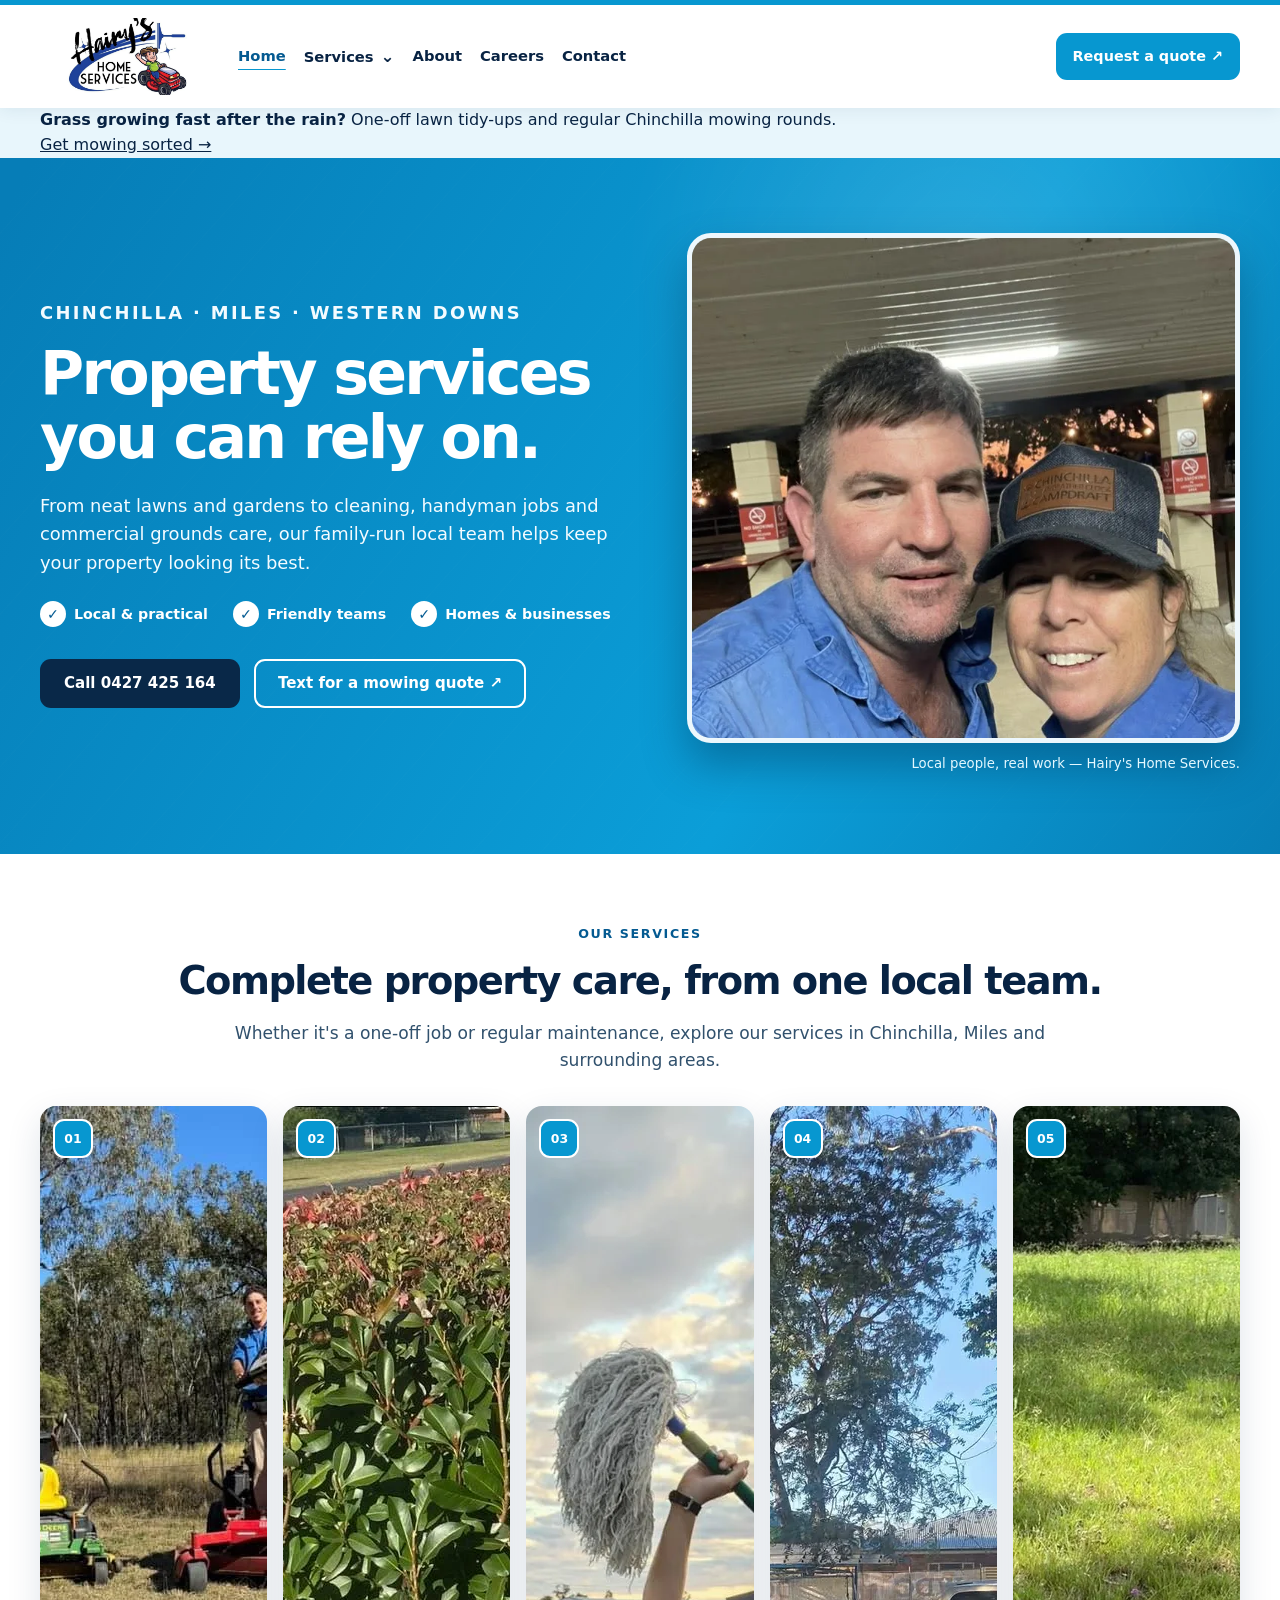
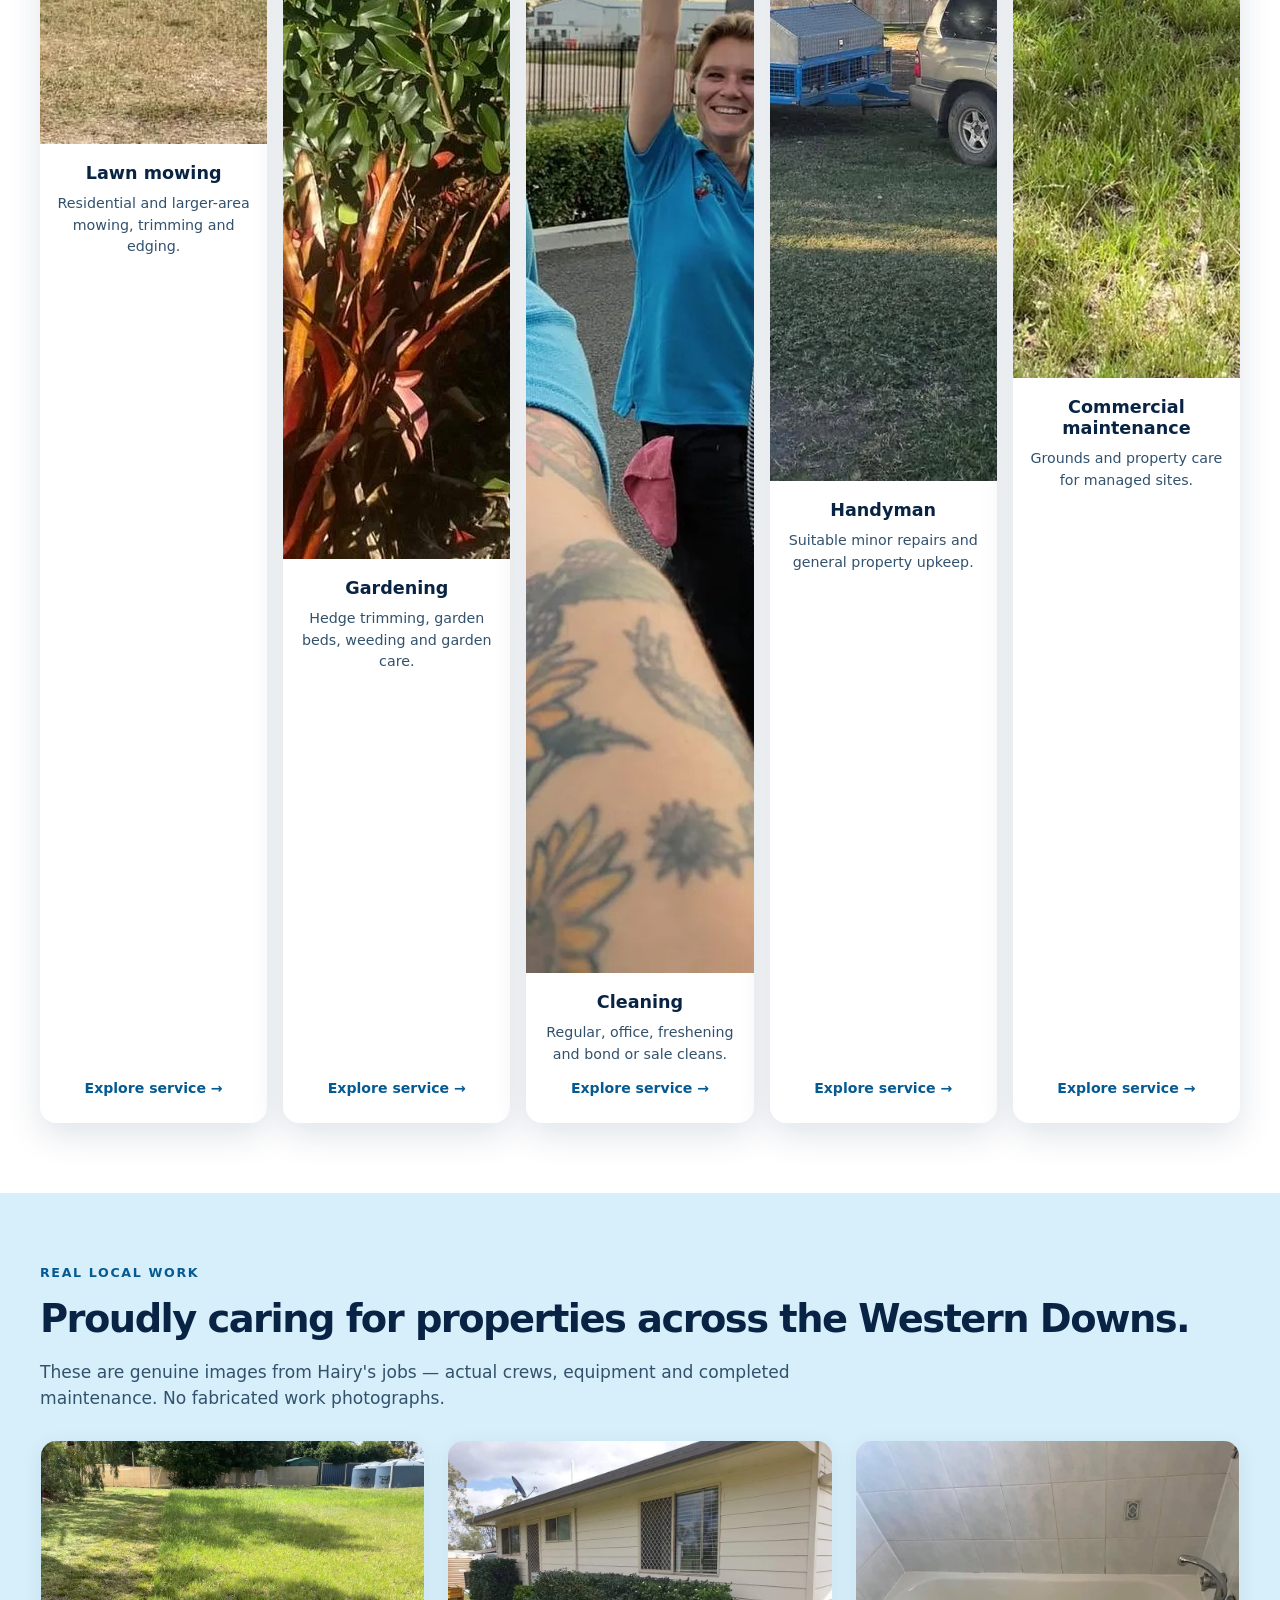
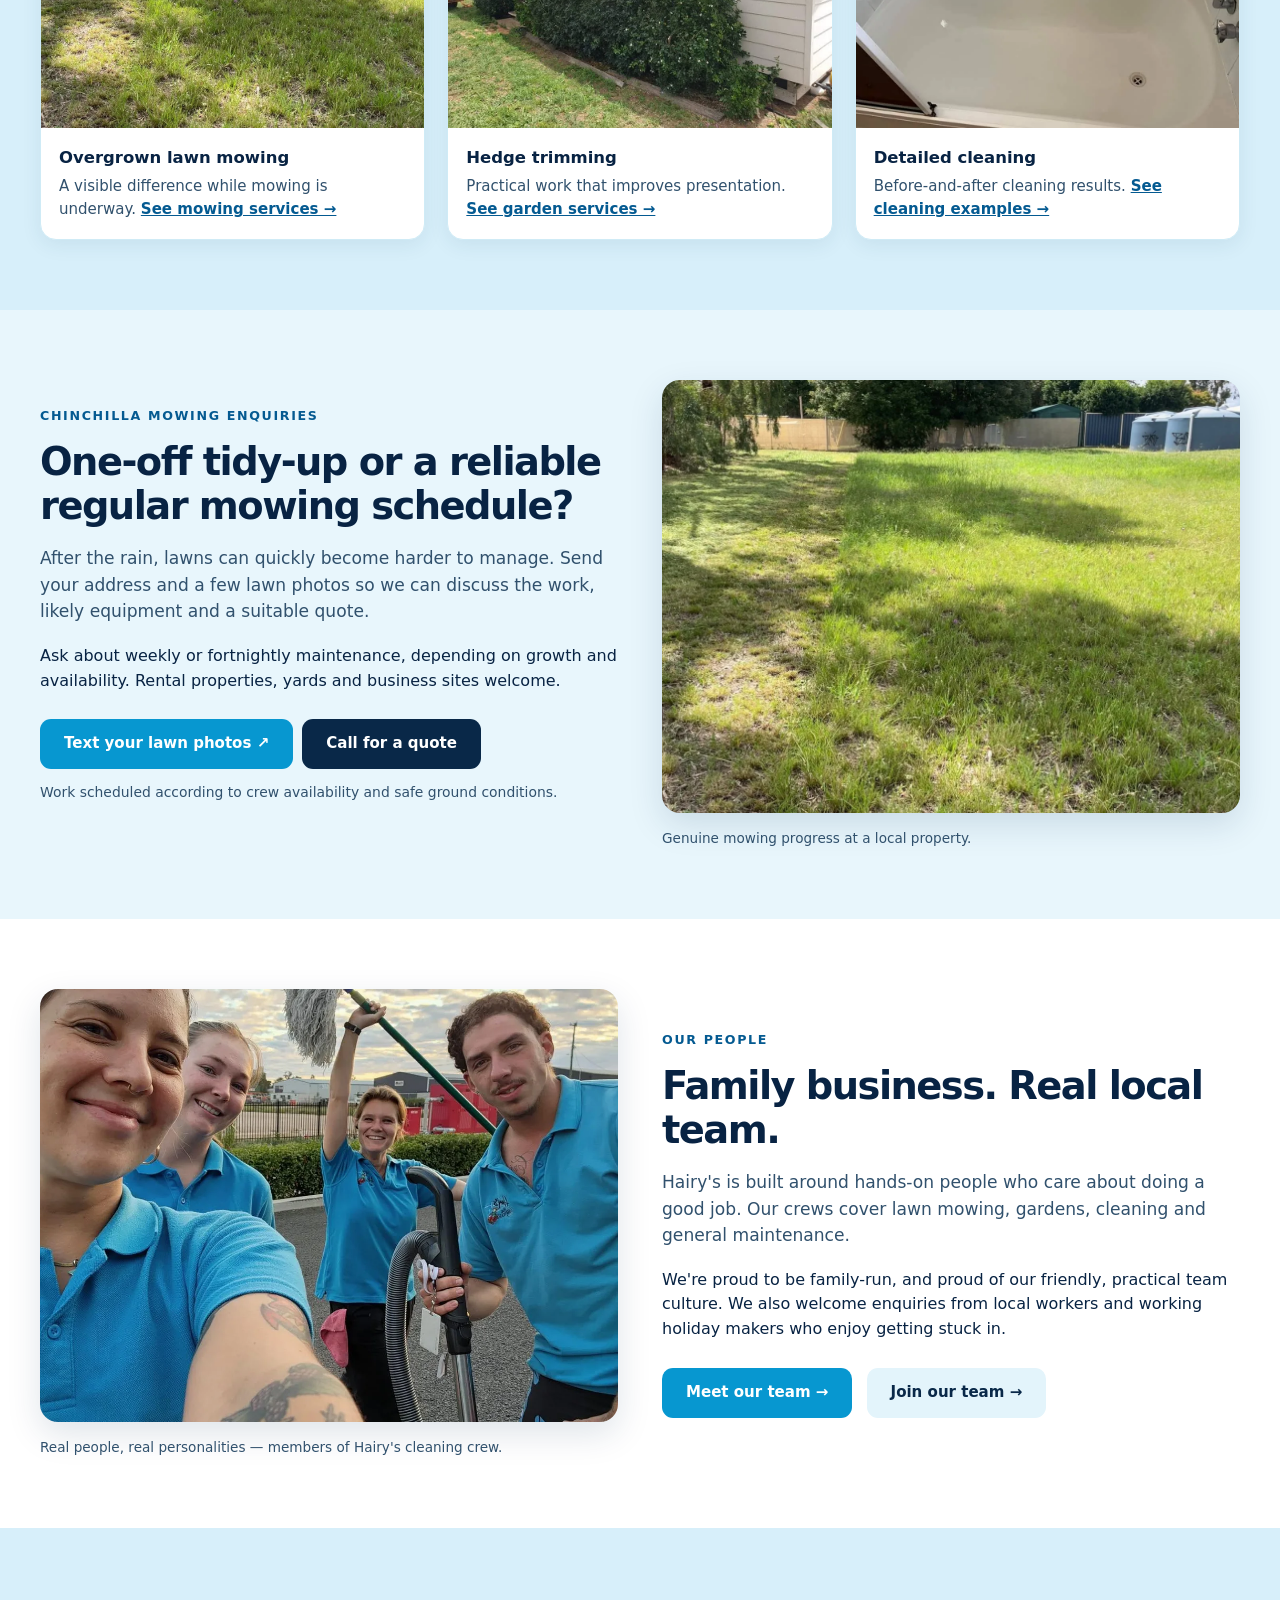
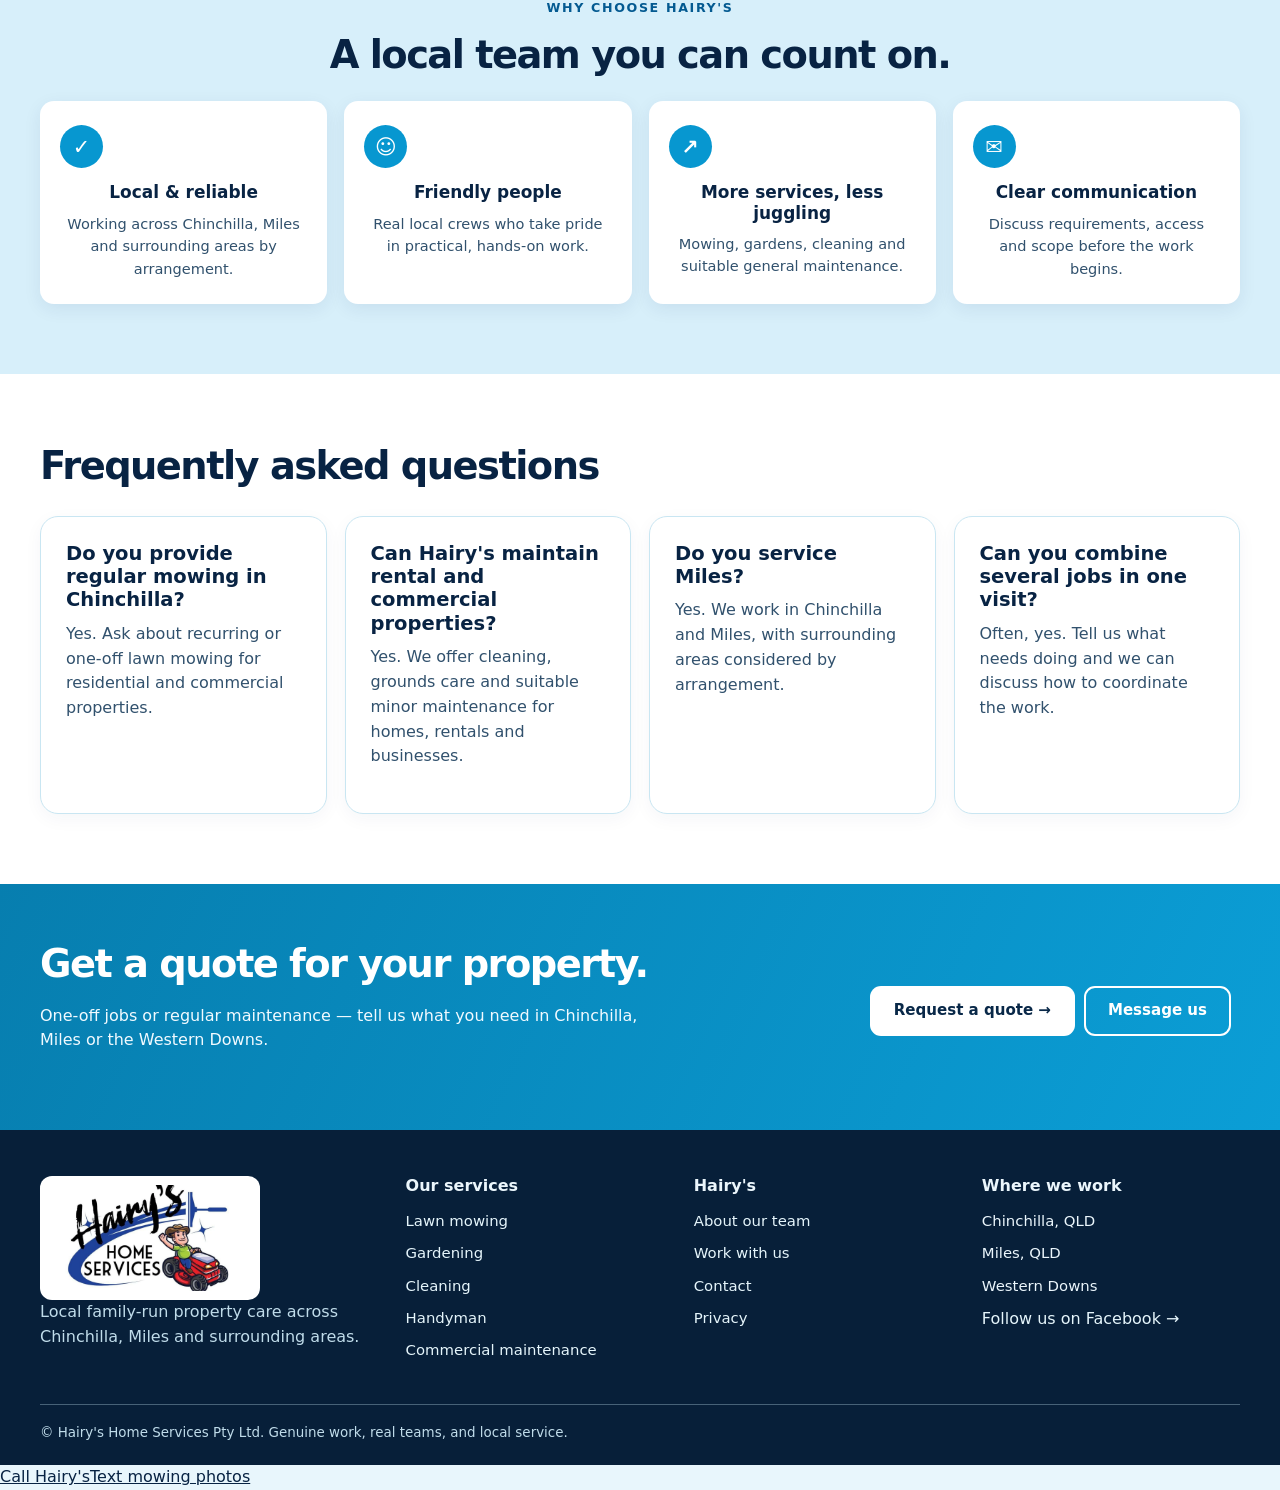
==== commit 74193ef0: "Make seasonal mowing enquiries and recurring maintenance easy to convert" ====
--- a/index.html
+++ b/index.html
@@ -12,8 +12,8 @@
   <meta property="og:title" content="Hairy's Home Services | Chinchilla & Miles">
   <meta property="og:description" content="A family-run local team for mowing, gardening, cleaning, handyman work and property maintenance across Chinchilla and Miles.">
   <meta property="og:url" content="https://hairyshomeservices.com.au/">
-  <meta property="og:image" content="https://hairyshomeservices.com.au/assets/images/team-owners.webp">
-  <link rel="preload" href="/assets/images/team-owners.webp" as="image" type="image/webp">
+  <meta property="og:image" content="https://hairyshomeservices.com.au/assets/images/hairys-homepage-cover.webp">
+  <link rel="preload" href="/assets/images/hairys-homepage-cover.webp" as="image" type="image/webp">
   <link rel="stylesheet" href="/assets/style.css">
   <script type="application/ld+json">
   {
@@ -71,7 +71,7 @@
         <a class="btn quote" href="/contact/" aria-label="Request a quote">Request a quote ↗</a>
       </div>
     </div>
-  </header>
+  </header><div class="season-ribbon" role="region" aria-label="Seasonal lawn mowing enquiries"><div class="container ribbon-inner"><div><strong>Grass growing fast after the rain?</strong> One-off lawn tidy-ups and regular Chinchilla mowing rounds.</div><a href="/lawn-mowing-chinchilla/">Get mowing sorted <span aria-hidden="true">→</span></a></div></div>
 
   <main>
     <section class="hero" aria-labelledby="home-title">
@@ -85,11 +85,11 @@
             <li>Friendly teams</li>
             <li>Homes &amp; businesses</li>
           </ul>
-          <a class="btn navy" href="/contact/">Request a quote ↗</a>
-          <a class="btn alt" href="#services">Explore services ↓</a>
+          <a class="btn navy" href="tel:+61427425164">Call 0427 425 164</a>
+          <a class="btn alt" href="sms:+61427425164?body=Hi%20Hairy%27s%2C%20I%27d%20like%20a%20mowing%20quote%20in%20Chinchilla.%20Address%3A%20____.%20One-off%20or%20regular%3A%20____.%20I%27ll%20send%20photos.">Text for a mowing quote ↗</a>
         </div>
         <figure class="hero-figure">
-          <img src="/assets/images/team-owners.webp" alt="Two members of the Hairy's Home Services family team smiling in branded shirts and caps" width="720" height="960" fetchpriority="high">
+          <img src="/assets/images/hairys-homepage-cover.webp" alt="Mandy and Pete from Hairy's Home Services smiling outdoors in their branded shirts and matching Hairy's caps" width="1600" height="900" fetchpriority="high" onerror="this.onerror=null;this.src='/assets/images/team-owners.webp'">
           <figcaption>Local people, real work — Hairy's Home Services.</figcaption>
         </figure>
       </div>
@@ -152,6 +152,7 @@
       </div>
     </section>
 
+<section class="section mow-convert" aria-labelledby="mow-regular-heading"><div class="container photo-row"><div><p class="eyebrow dark">Chinchilla mowing enquiries</p><h2 id="mow-regular-heading">One-off tidy-up or a reliable regular mowing schedule?</h2><p class="lead">After the rain, lawns can quickly become harder to manage. Send your address and a few lawn photos so we can discuss the work, likely equipment and a suitable quote.</p><p>Ask about weekly or fortnightly maintenance, depending on growth and availability. Rental properties, yards and business sites welcome.</p><a class="btn" href="sms:+61427425164?body=Hi%20Hairy%27s%2C%20I%27d%20like%20a%20mowing%20quote%20in%20Chinchilla.%20Address%3A%20____.%20One-off%20or%20regular%3A%20____.%20I%27ll%20send%20photos.">Text your lawn photos ↗</a><a class="btn navy" href="tel:+61427425164">Call for a quote</a><p class="small" style="margin-top:13px">Work scheduled according to crew availability and safe ground conditions.</p></div><figure><img src="/assets/images/mowing-progress-block.webp" alt="Hairy's mower making progress on an overgrown block" loading="lazy" width="1550" height="872"><figcaption>Genuine mowing progress at a local property.</figcaption></figure></div></section>
     <section class="section white-band" id="team">
       <div class="container photo-row">
         <figure>
@@ -221,5 +222,5 @@
       <div class="footer-bottom">© Hairy's Home Services Pty Ltd. Genuine work, real teams, and local service.</div>
     </div>
   </footer>
-</body>
+<div class="mobile-lead-bar"><a href="tel:+61427425164">Call Hairy's</a><a href="sms:+61427425164?body=Hi%20Hairy%27s%2C%20I%27d%20like%20a%20mowing%20quote%20in%20Chinchilla.%20Address%3A%20____.%20One-off%20or%20regular%3A%20____.%20I%27ll%20send%20photos.">Text mowing photos</a></div></body>
 </html>
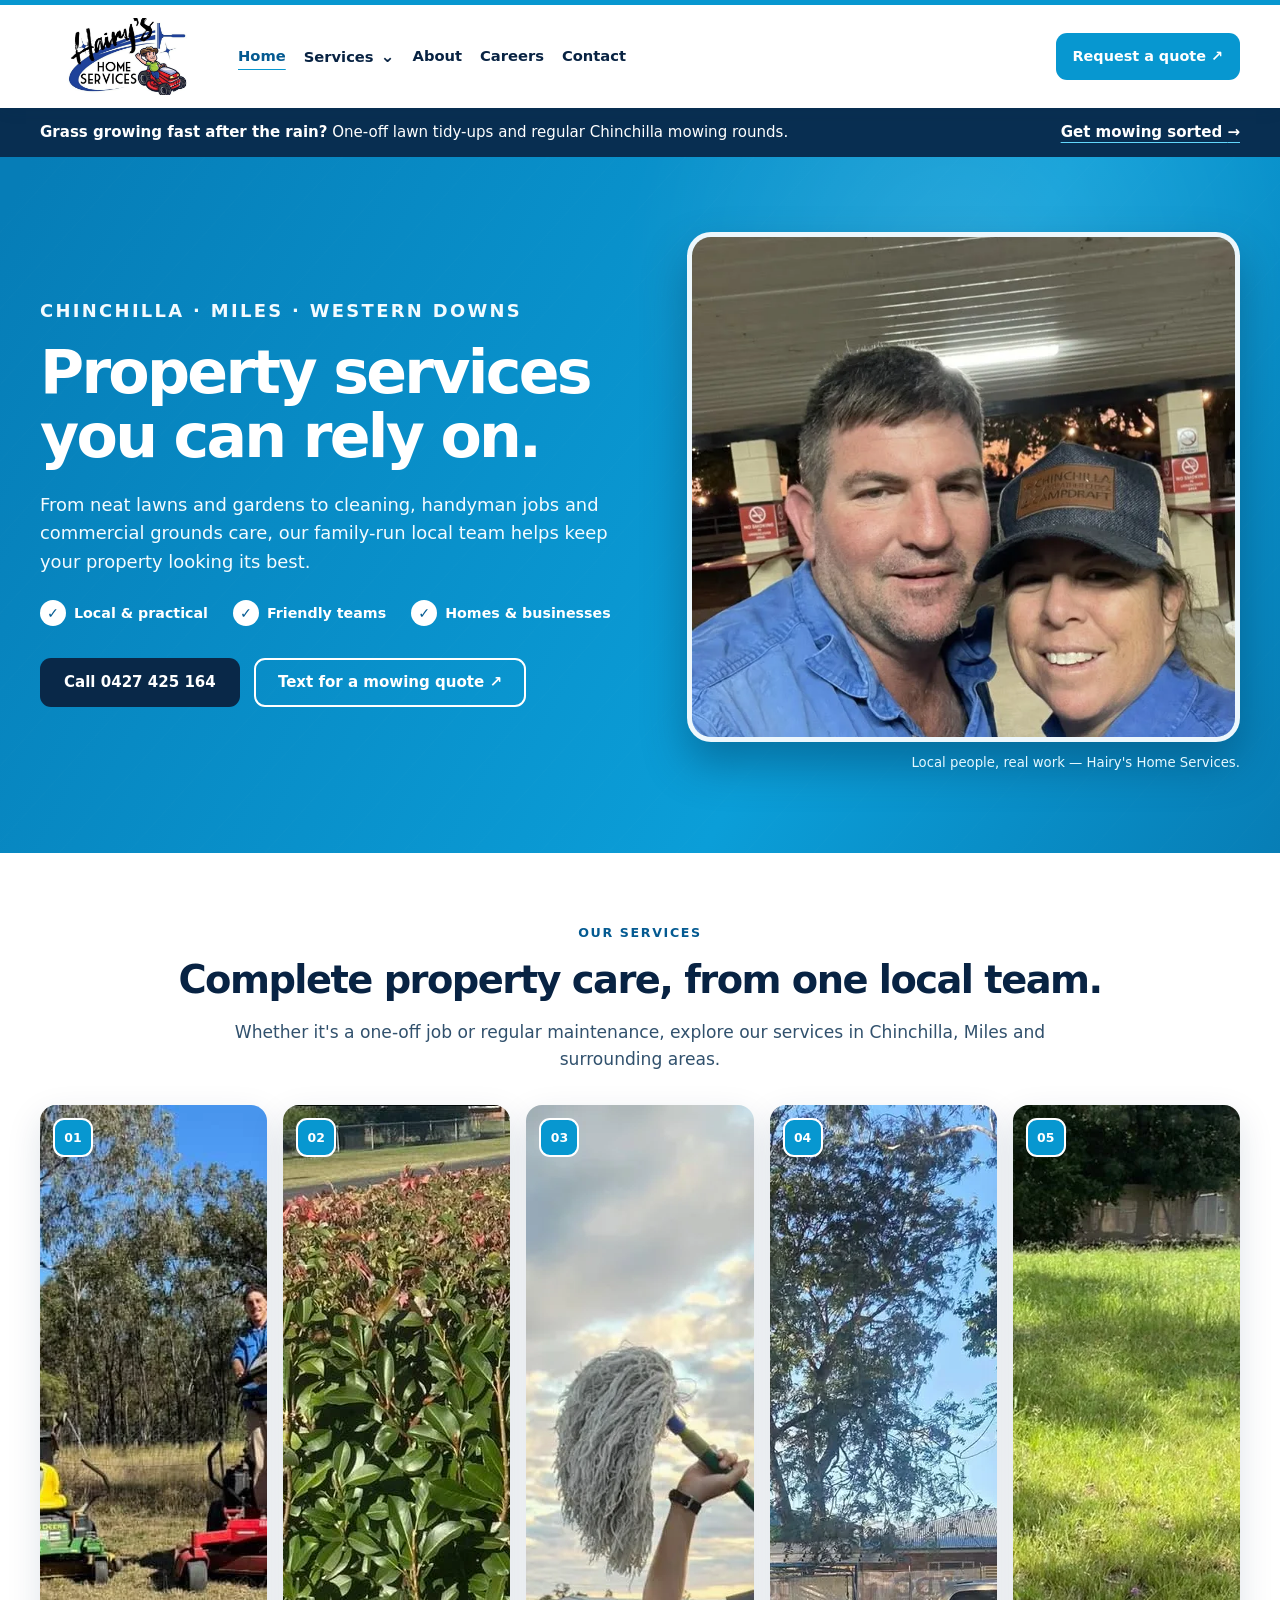
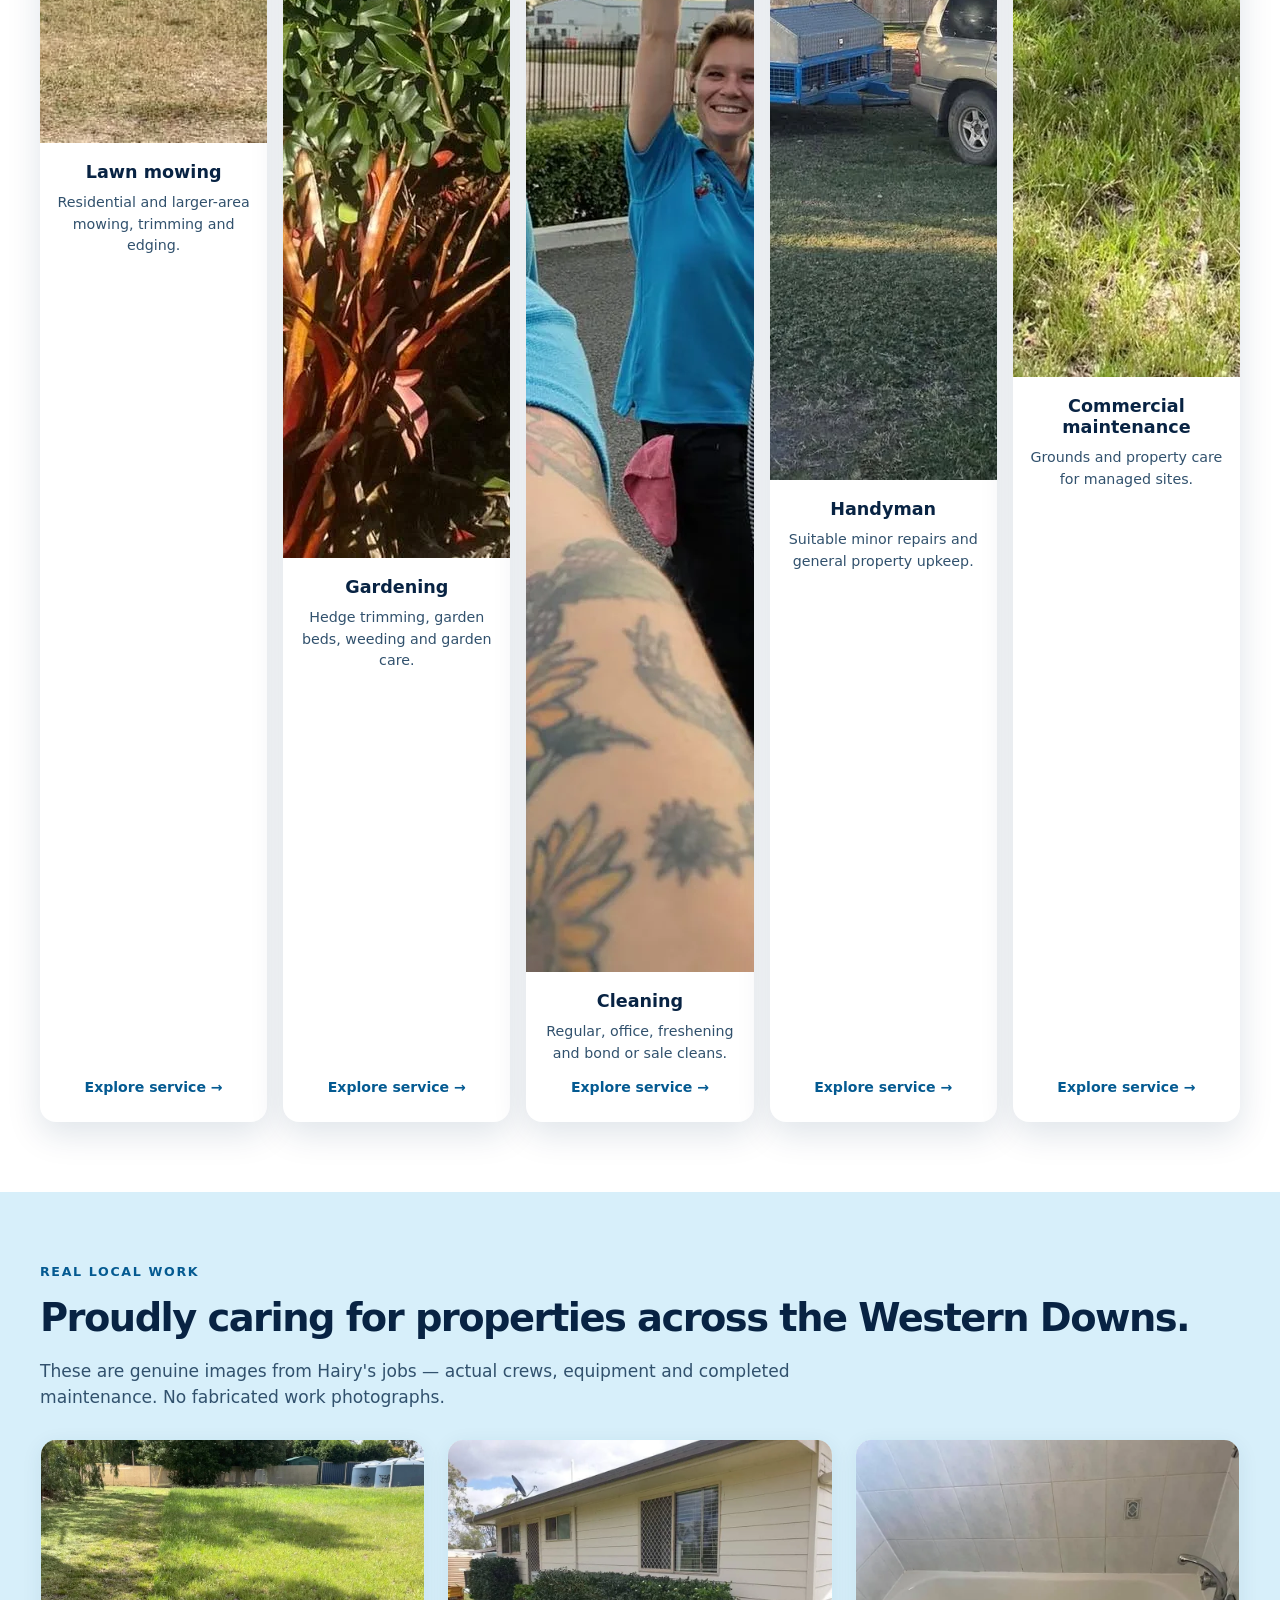
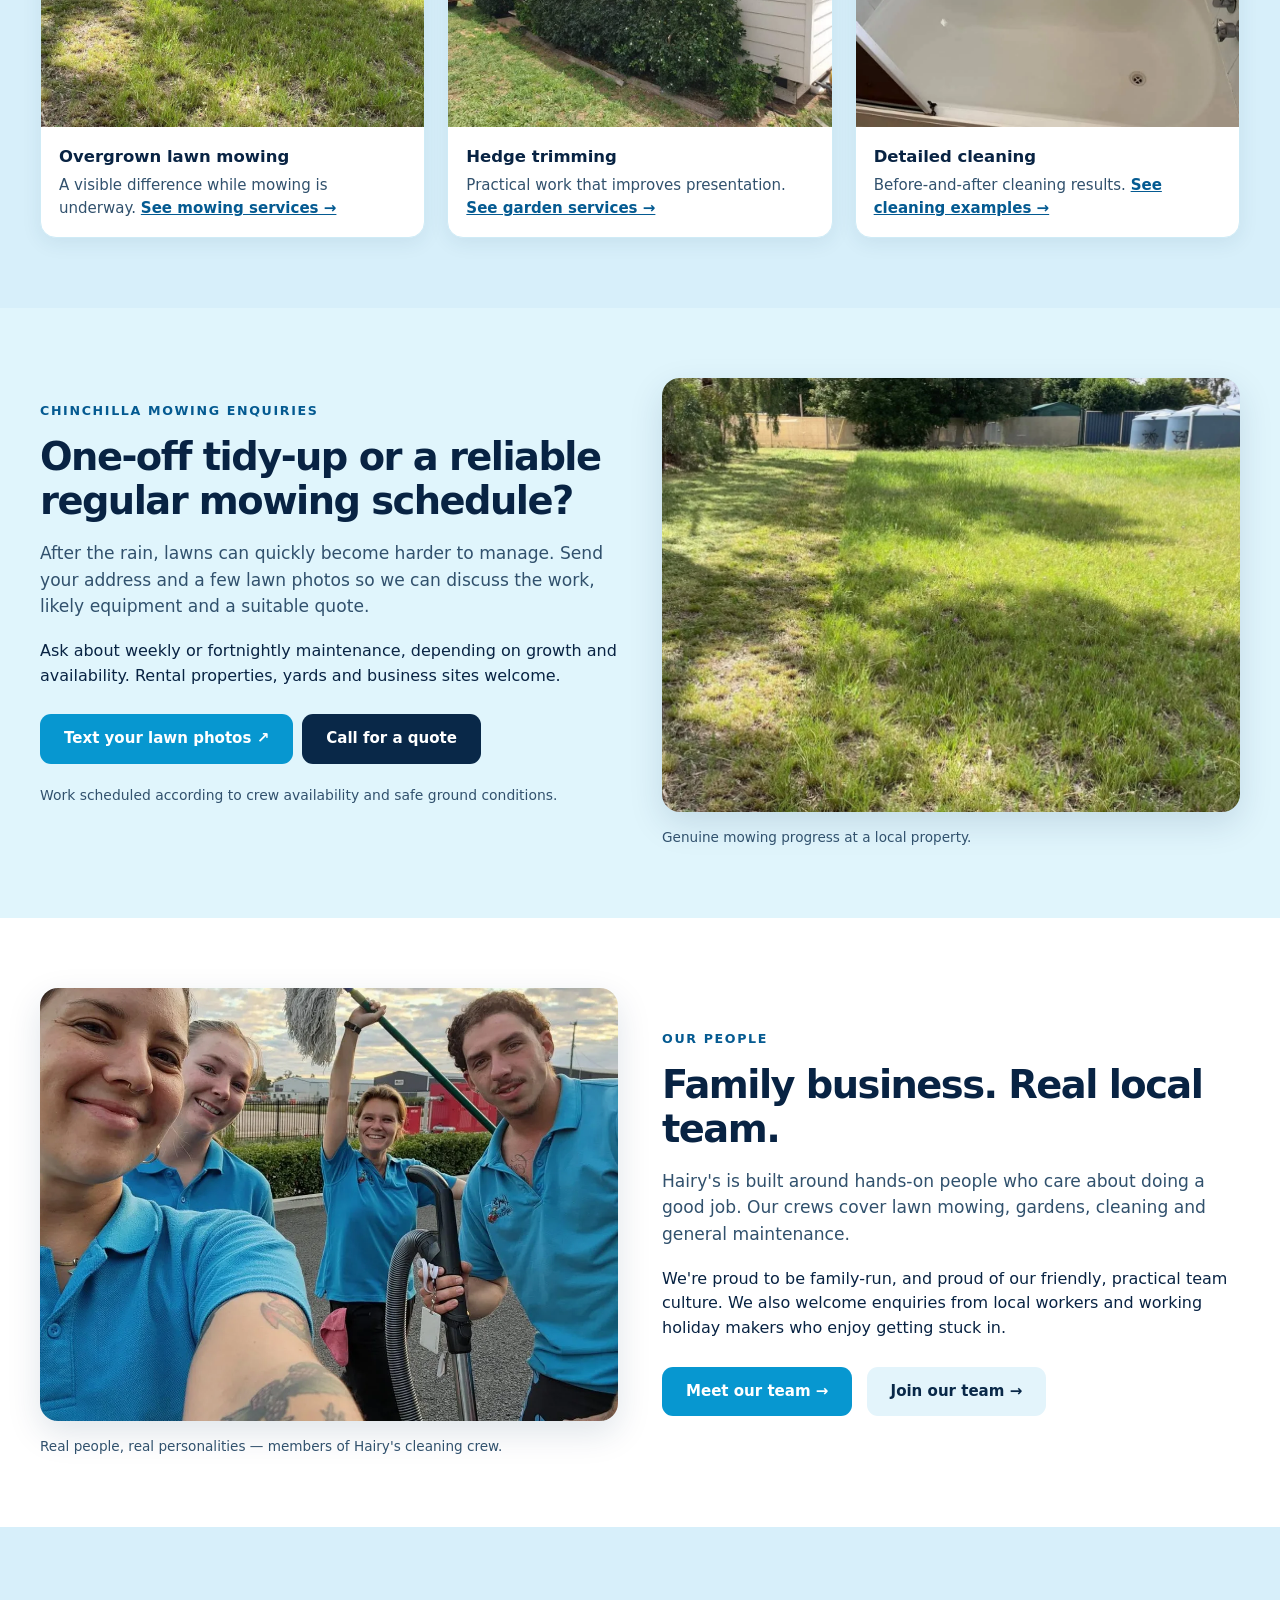
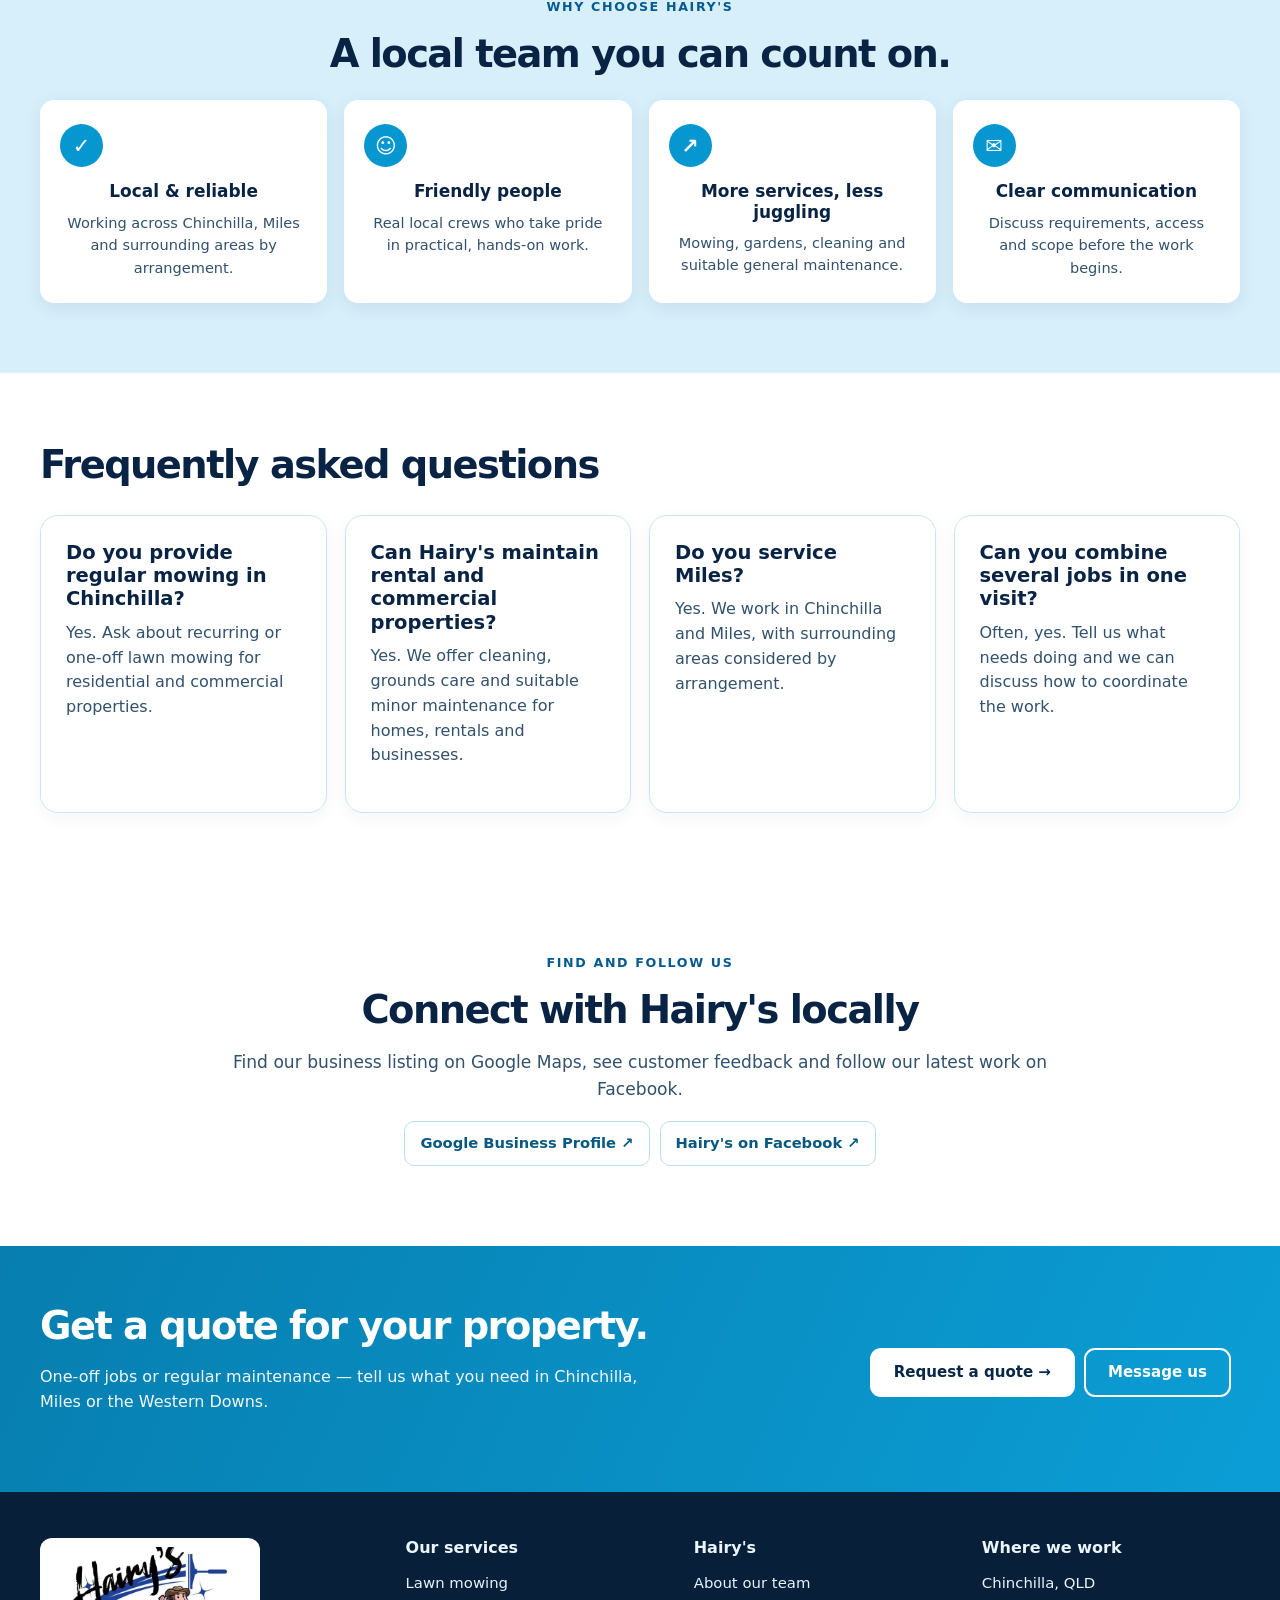
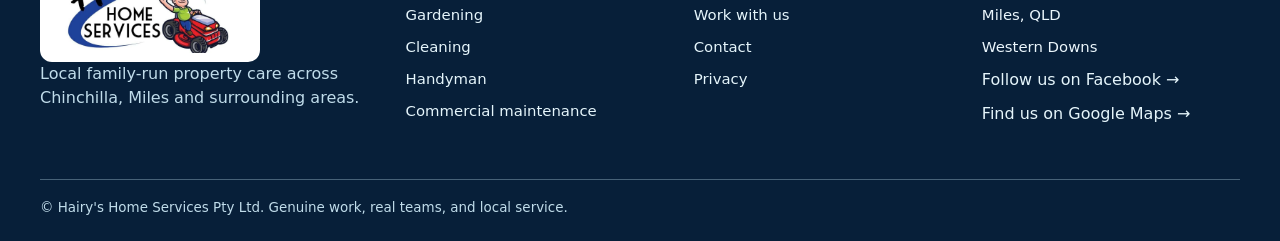
==== commit 77f4e7da: "Connect official Google Business Profile and Facebook across site; clarify local mowing service for " ====
--- a/index.html
+++ b/index.html
@@ -30,7 +30,7 @@
       {"@type": "Place", "name": "Miles, Queensland"},
       {"@type": "AdministrativeArea", "name": "Western Downs, Queensland"}
     ],
-    "sameAs": ["https://www.facebook.com/Hairyshomeservices"],
+    "sameAs": ["https://www.facebook.com/Hairyshomeservices", "https://www.google.com/maps/search/?api=1&query=Hairy%27s%20Home%20Services%20Chinchilla%20QLD&query_place_id=ChIJuXbh9719vmsRwkrC1QKnAt4"],
     "hasOfferCatalog": {
       "@type":"OfferCatalog",
       "name":"Property maintenance and cleaning",
@@ -194,7 +194,7 @@
         </div>
       </div>
     </section>
-  </main>
+  <section class="section white-band" aria-labelledby="find-hairys-title"><div class="container center"><p class="eyebrow dark">Find and follow us</p><h2 id="find-hairys-title">Connect with Hairy's locally</h2><p class="lead">Find our business listing on Google Maps, see customer feedback and follow our latest work on Facebook.</p><div class="social-profiles" style="justify-content:center"><a href="https://www.google.com/maps/search/?api=1&amp;query=Hairy%27s%20Home%20Services%20Chinchilla%20QLD&amp;query_place_id=ChIJuXbh9719vmsRwkrC1QKnAt4" target="_blank" rel="noopener noreferrer">Google Business Profile ↗</a><a href="https://www.facebook.com/Hairyshomeservices" target="_blank" rel="noopener noreferrer">Hairy's on Facebook ↗</a></div></div></section></main>
 
   <section class="contact" aria-labelledby="cta-heading">
     <div class="container cta-layout">
@@ -217,7 +217,7 @@
           <li><a href="/commercial-property-maintenance/">Commercial maintenance</a></li>
         </ul></div>
         <div><h3>Hairy's</h3><ul><li><a href="/about/">About our team</a></li><li><a href="/careers/">Work with us</a></li><li><a href="/contact/">Contact</a></li><li><a href="/privacy/">Privacy</a></li></ul></div>
-        <div><h3>Where we work</h3><ul><li>Chinchilla, QLD</li><li>Miles, QLD</li><li>Western Downs</li></ul><p><a href="https://www.facebook.com/Hairyshomeservices" target="_blank" rel="noopener">Follow us on Facebook →</a></p></div>
+        <div><h3>Where we work</h3><ul><li>Chinchilla, QLD</li><li>Miles, QLD</li><li>Western Downs</li></ul><p><a href="https://www.facebook.com/Hairyshomeservices" target="_blank" rel="noopener">Follow us on Facebook →</a> <a class="google-social-link" href="https://www.google.com/maps/search/?api=1&amp;query=Hairy%27s%20Home%20Services%20Chinchilla%20QLD&amp;query_place_id=ChIJuXbh9719vmsRwkrC1QKnAt4" target="_blank" rel="noopener noreferrer">Find us on Google Maps →</a></p></div>
       </div>
       <div class="footer-bottom">© Hairy's Home Services Pty Ltd. Genuine work, real teams, and local service.</div>
     </div>
--- a/assets/style.css
+++ b/assets/style.css
@@ -195,3 +195,31 @@
  html{scroll-behavior:auto}
  .btn,.service-card{transition:none}
 }
+
+
+/* Seasonal mowing lead capture. Small, responsive, no pop-ups. */
+.season-ribbon{background:#082e51;color:#fff}
+.ribbon-inner{display:flex;align-items:center;justify-content:space-between;gap:20px;padding:13px 0;font-size:.94rem;line-height:1.5}
+.ribbon-inner strong{color:#fff;font-weight:850}
+.ribbon-inner a{white-space:nowrap;font-weight:850;color:#fff;text-decoration:underline;text-decoration-color:#62d7fb;text-underline-offset:5px}
+.mow-convert{background:#e0f5fc}
+.mow-priority{background:#e1f4fc}
+.mow-convert .btn,.mow-priority .btn{margin-bottom:8px}
+.mobile-lead-bar{display:none}
+@media(max-width:850px){
+ .ribbon-inner{align-items:flex-start;flex-direction:column;gap:6px}
+ .ribbon-inner a{white-space:normal}
+}
+@media(max-width:600px){
+ body:has(.mobile-lead-bar){padding-bottom:72px}
+ .mobile-lead-bar{position:fixed;display:grid;grid-template-columns:1fr 1fr;gap:8px;bottom:0;left:0;right:0;z-index:50;padding:10px 12px max(10px,env(safe-area-inset-bottom));background:#fff;box-shadow:0 -3px 18px #001d3640}
+ .mobile-lead-bar a{display:flex;align-items:center;justify-content:center;text-align:center;min-height:43px;border-radius:9px;text-decoration:none;font-weight:850;font-size:.92rem;color:#fff;background:var(--brand-deep)}
+ .mobile-lead-bar a:first-child{background:var(--navy)}
+ .nav-actions .phone{display:none}
+}
+
+/* Official business-profile links */
+.social-profiles{display:flex;flex-wrap:wrap;gap:10px;margin:18px 0 10px}
+.social-profiles a{display:inline-flex;align-items:center;justify-content:center;border:1px solid #b9def0;background:#fff;color:#085982;text-decoration:none;font-size:.92rem;font-weight:800;padding:10px 15px;border-radius:10px}
+.social-profiles a:hover{background:#e6f6fc}
+.footer .google-social-link{display:block;margin-top:9px}
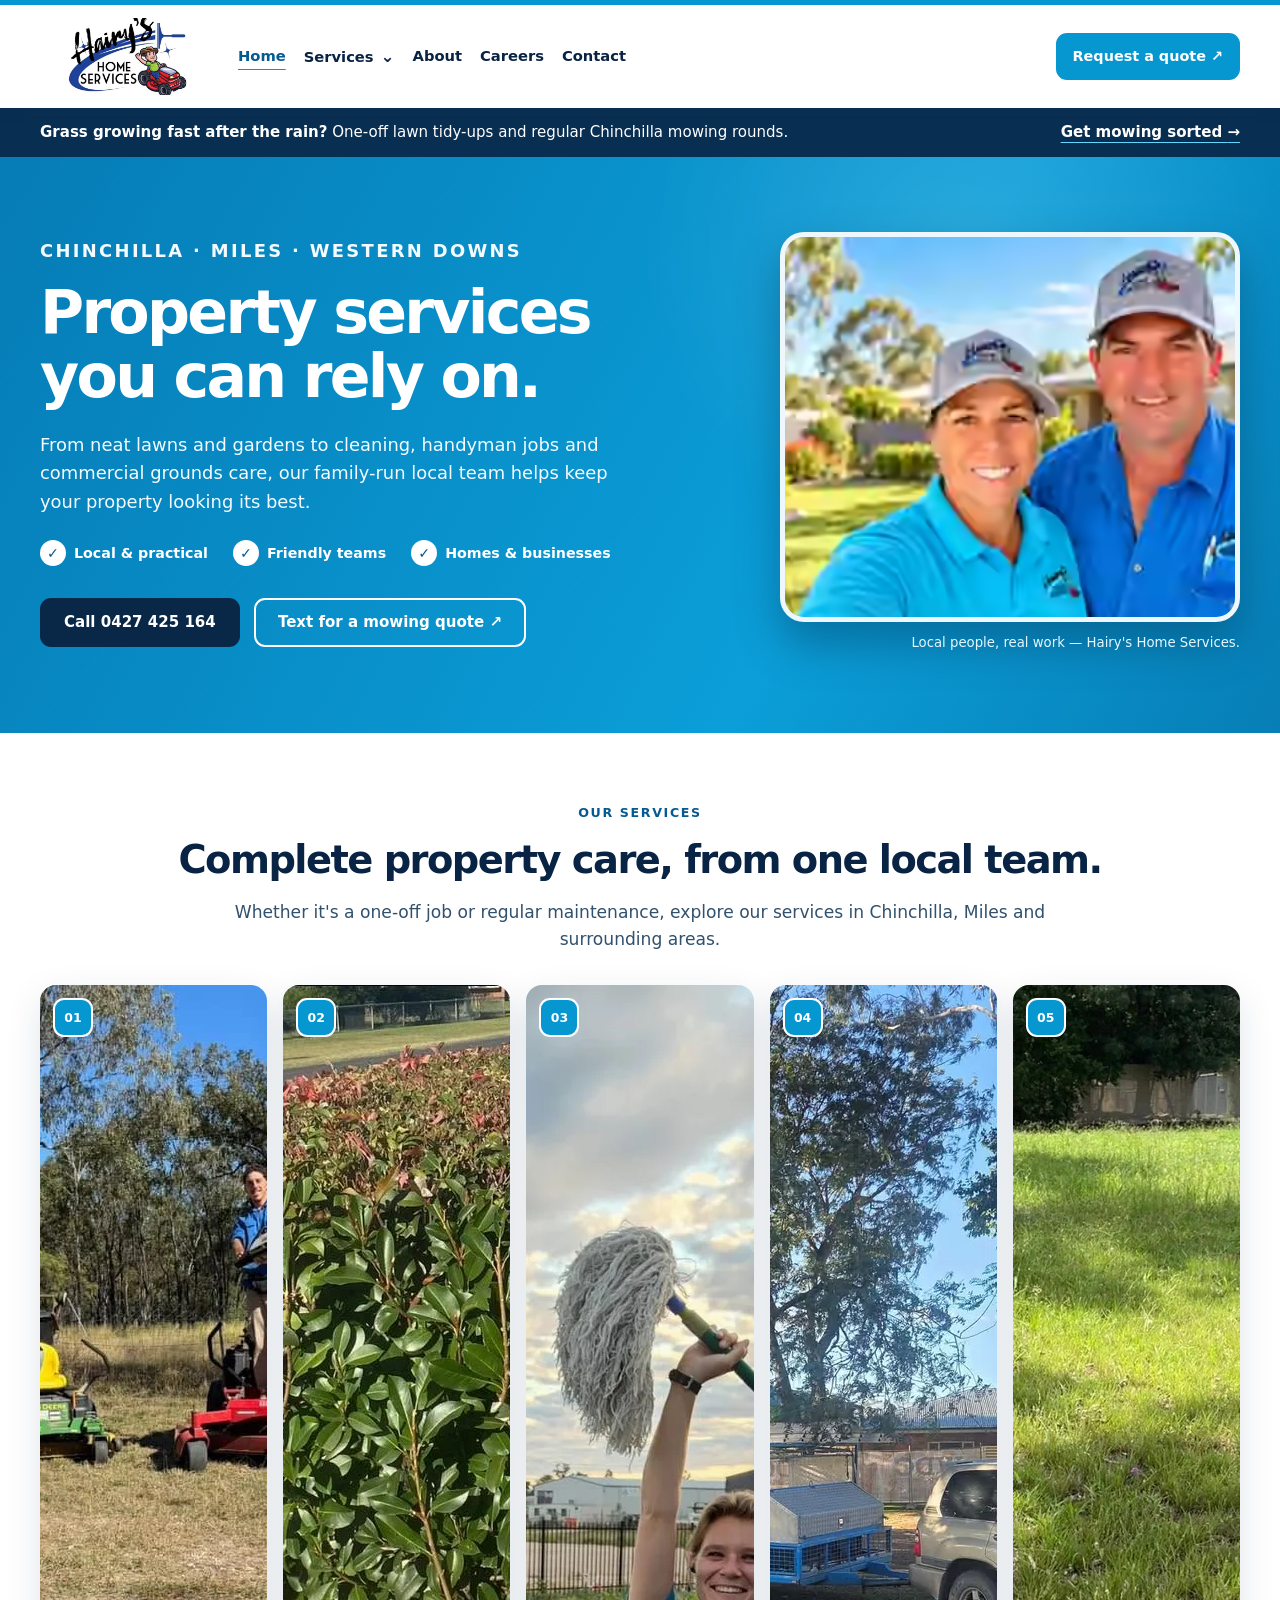
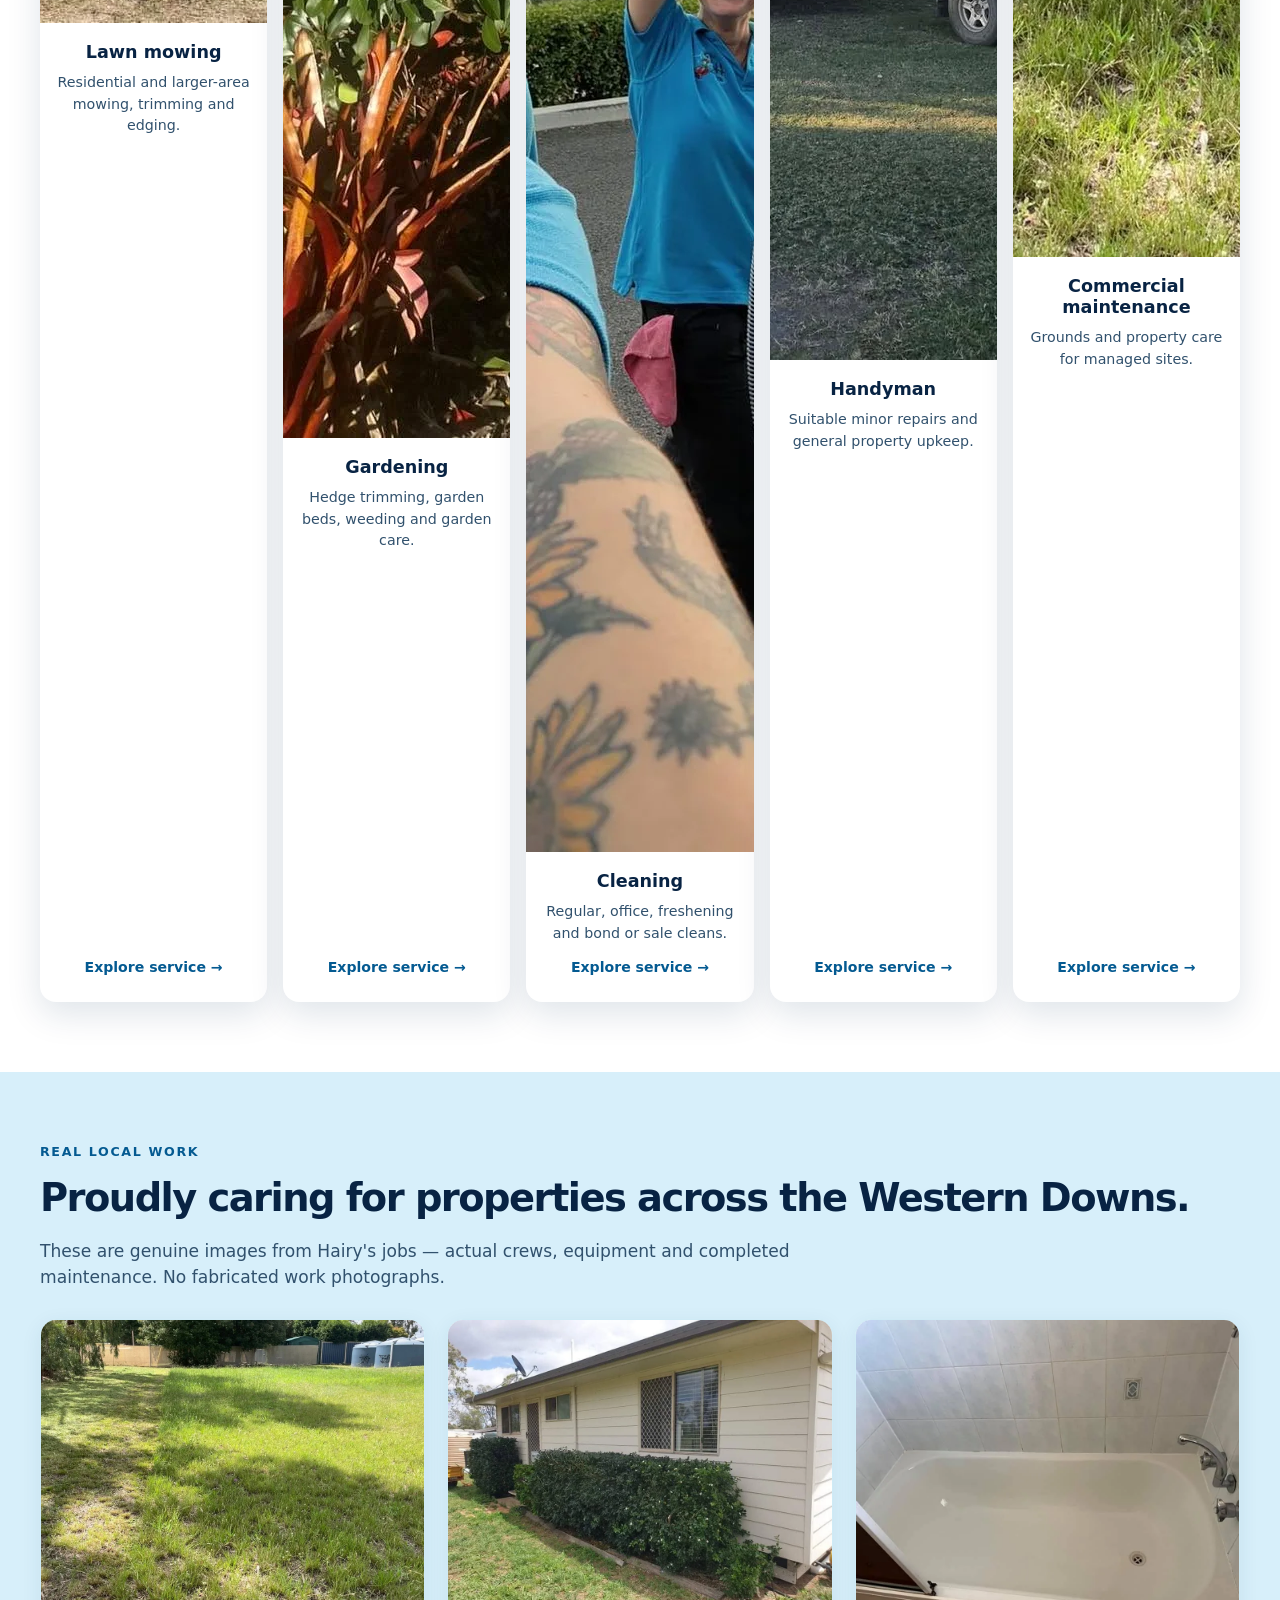
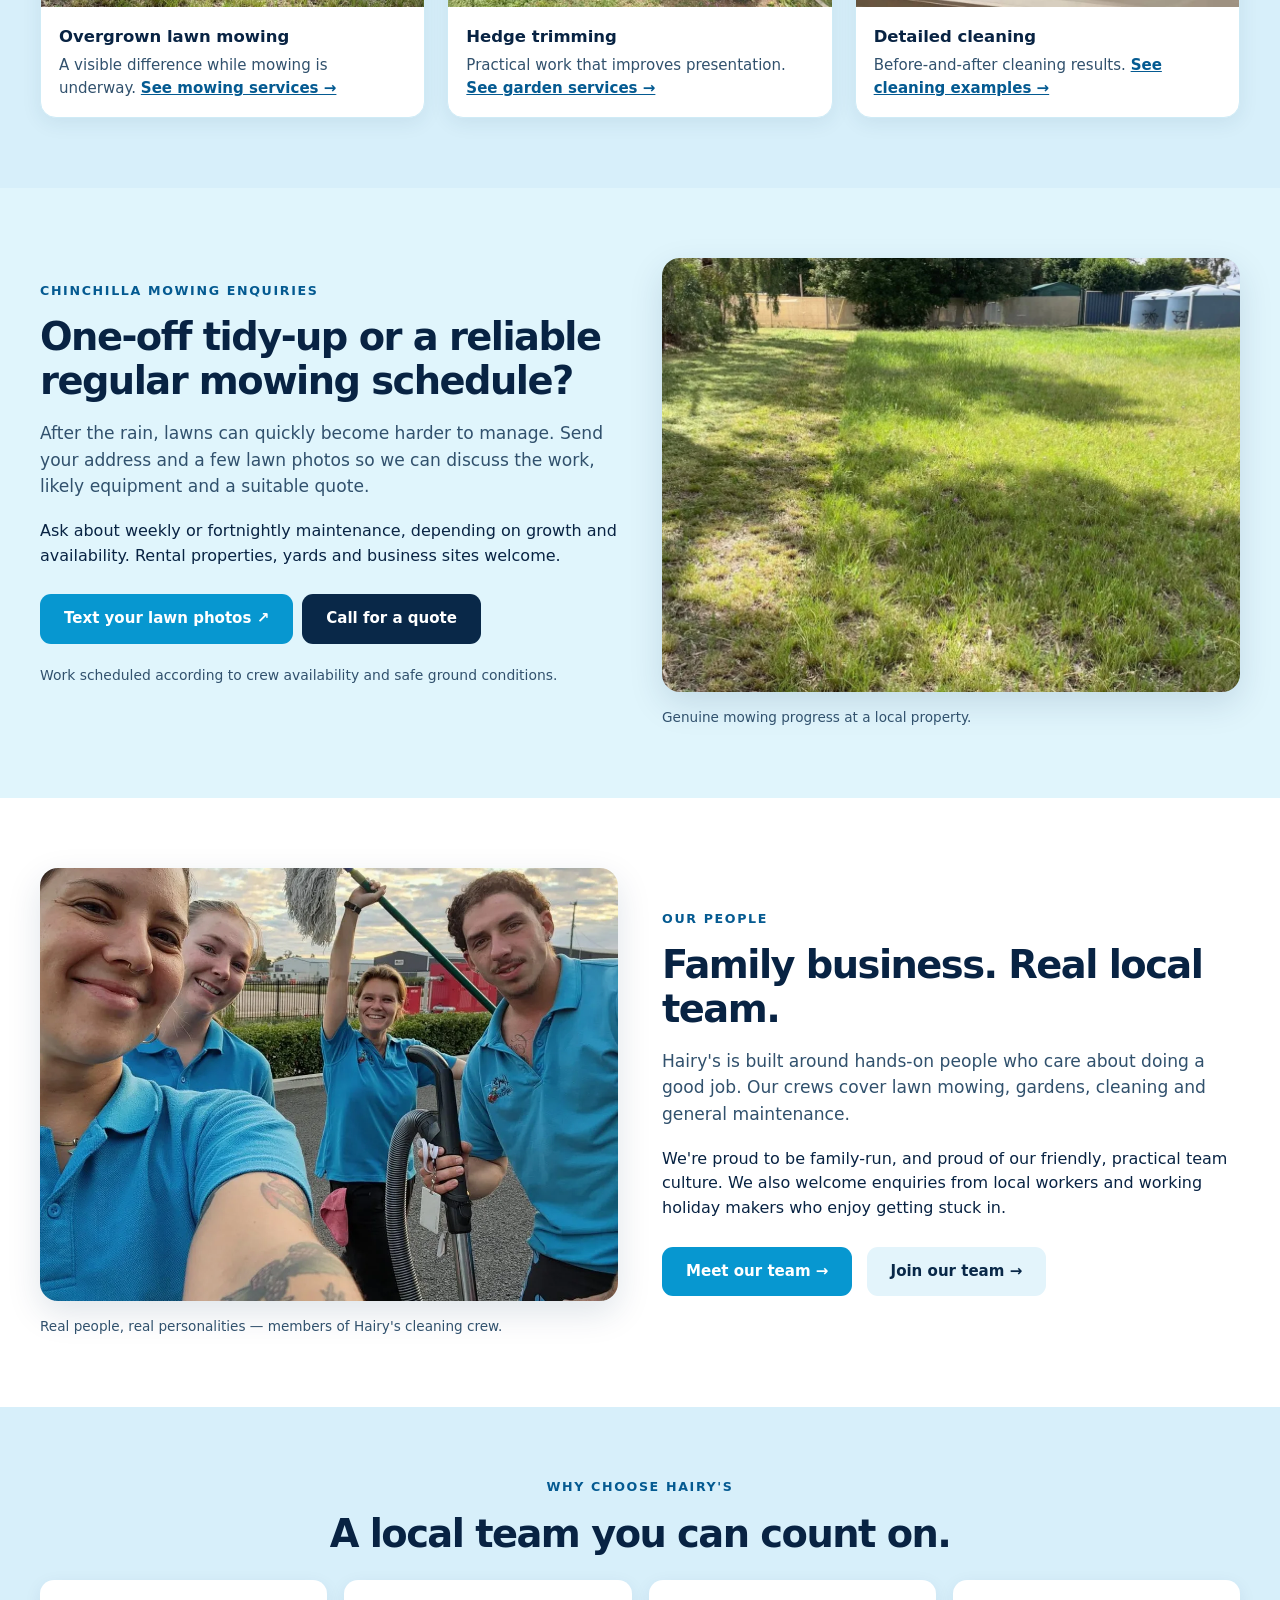
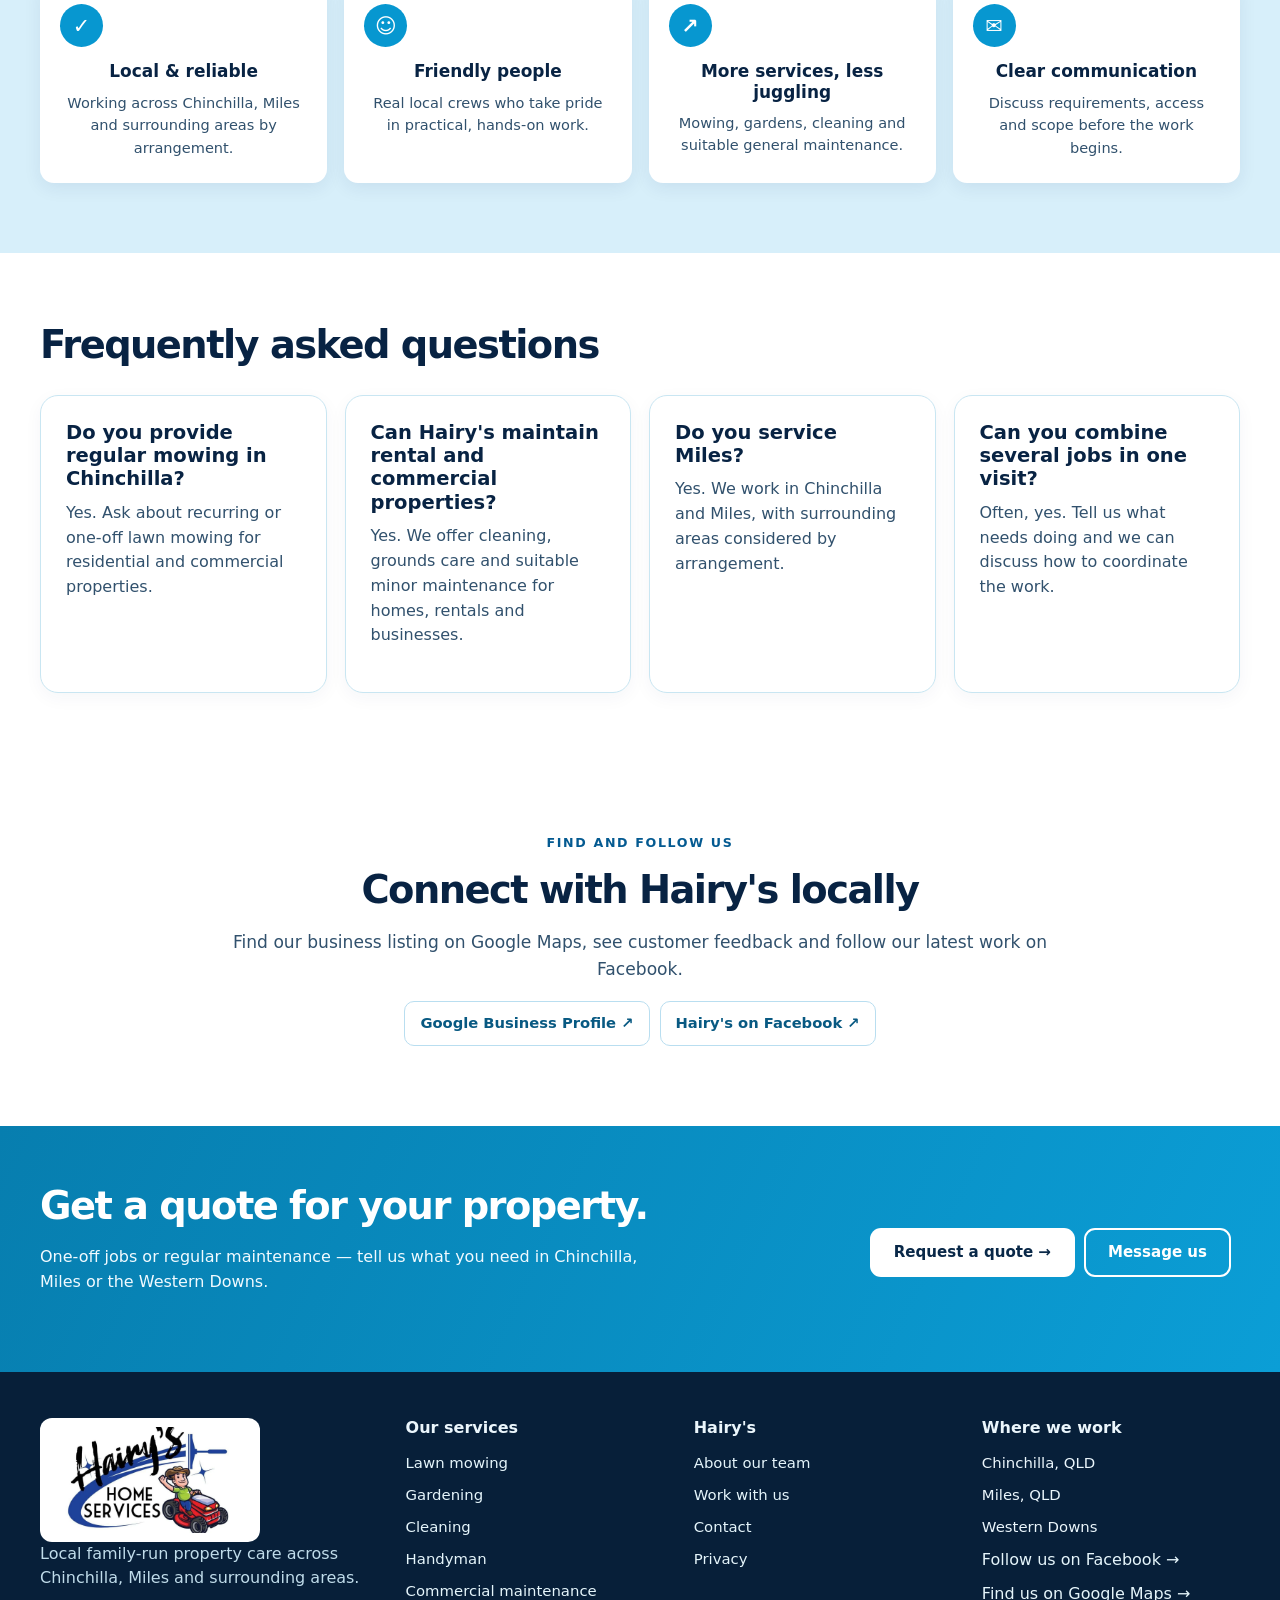
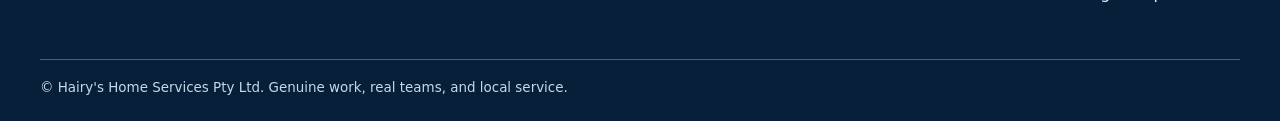
==== commit 73e2ae40: "Publish approved Mandy and Pete Chinchilla garden cover on homepage" ====
--- a/index.html
+++ b/index.html
@@ -12,7 +12,7 @@
   <meta property="og:title" content="Hairy's Home Services | Chinchilla & Miles">
   <meta property="og:description" content="A family-run local team for mowing, gardening, cleaning, handyman work and property maintenance across Chinchilla and Miles.">
   <meta property="og:url" content="https://hairyshomeservices.com.au/">
-  <meta property="og:image" content="https://hairyshomeservices.com.au/assets/images/hairys-homepage-cover.webp">
+  <meta property="og:image" content="https://hairyshomeservices.com.au/assets/images/hairys-chinchilla-garden-cover.avif">
   <link rel="preload" href="/assets/images/hairys-homepage-cover.webp" as="image" type="image/webp">
   <link rel="stylesheet" href="/assets/style.css">
   <script type="application/ld+json">
@@ -89,7 +89,7 @@
           <a class="btn alt" href="sms:+61427425164?body=Hi%20Hairy%27s%2C%20I%27d%20like%20a%20mowing%20quote%20in%20Chinchilla.%20Address%3A%20____.%20One-off%20or%20regular%3A%20____.%20I%27ll%20send%20photos.">Text for a mowing quote ↗</a>
         </div>
         <figure class="hero-figure">
-          <img src="/assets/images/hairys-homepage-cover.webp" alt="Mandy and Pete from Hairy's Home Services smiling outdoors in their branded shirts and matching Hairy's caps" width="1600" height="900" fetchpriority="high" onerror="this.onerror=null;this.src='/assets/images/team-owners.webp'">
+          <img src="/assets/images/hairys-chinchilla-garden-cover.avif" alt="Mandy and Pete from Hairy's Home Services smiling in branded uniforms, against a Chinchilla-style garden backdrop" width="480" height="270" fetchpriority="high" decoding="async">
           <figcaption>Local people, real work — Hairy's Home Services.</figcaption>
         </figure>
       </div>
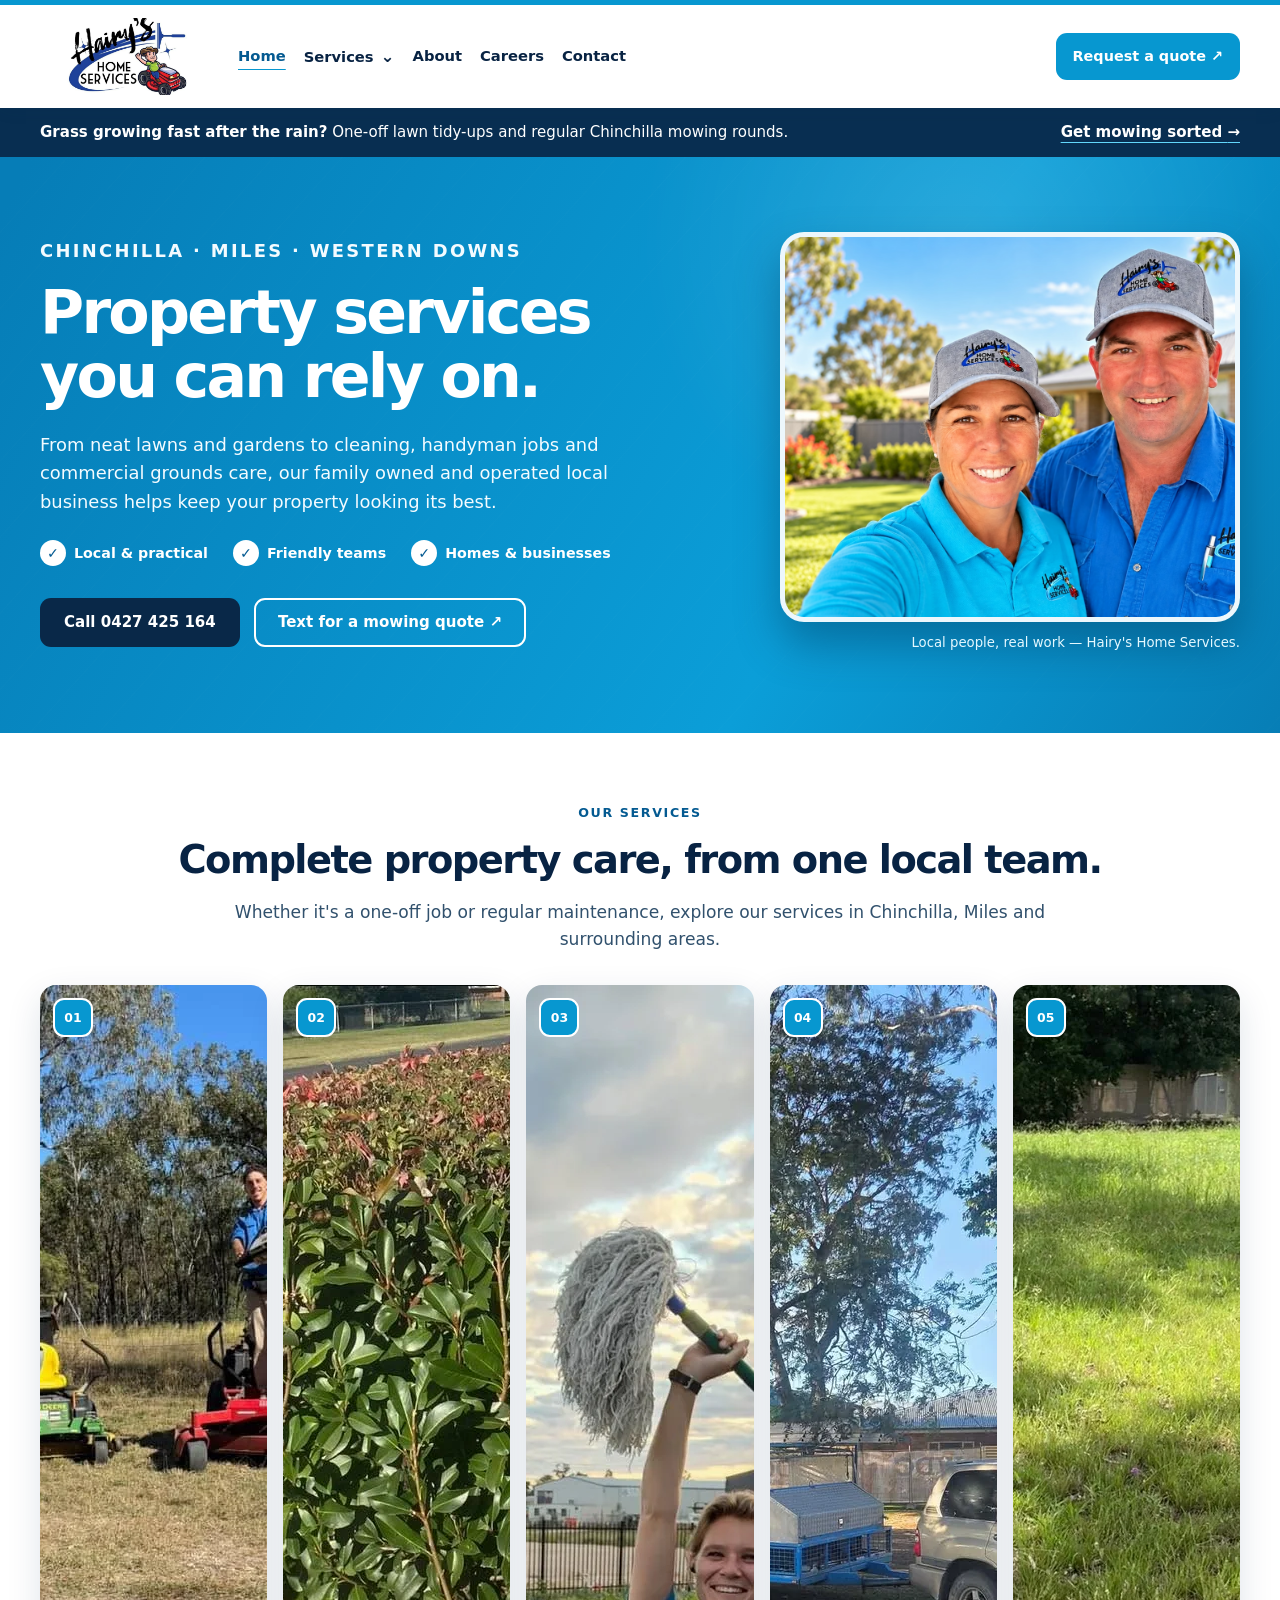
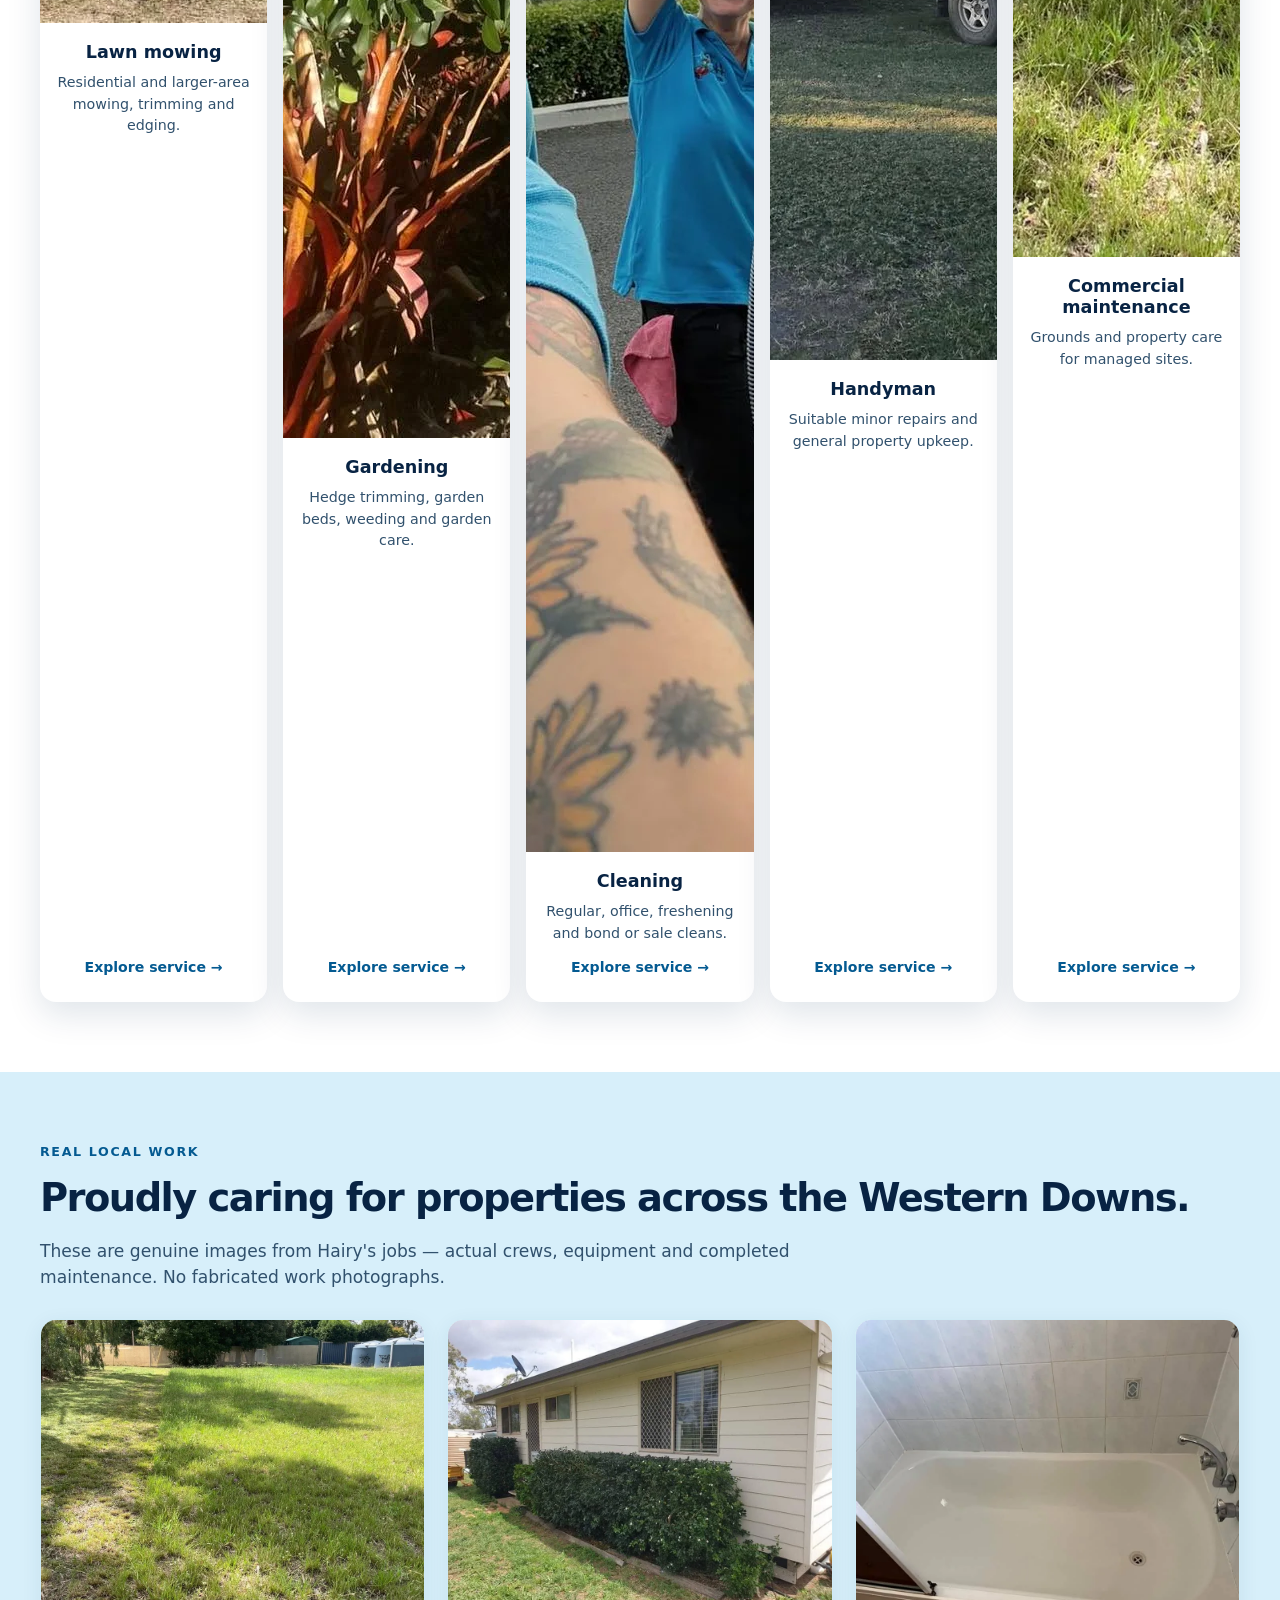
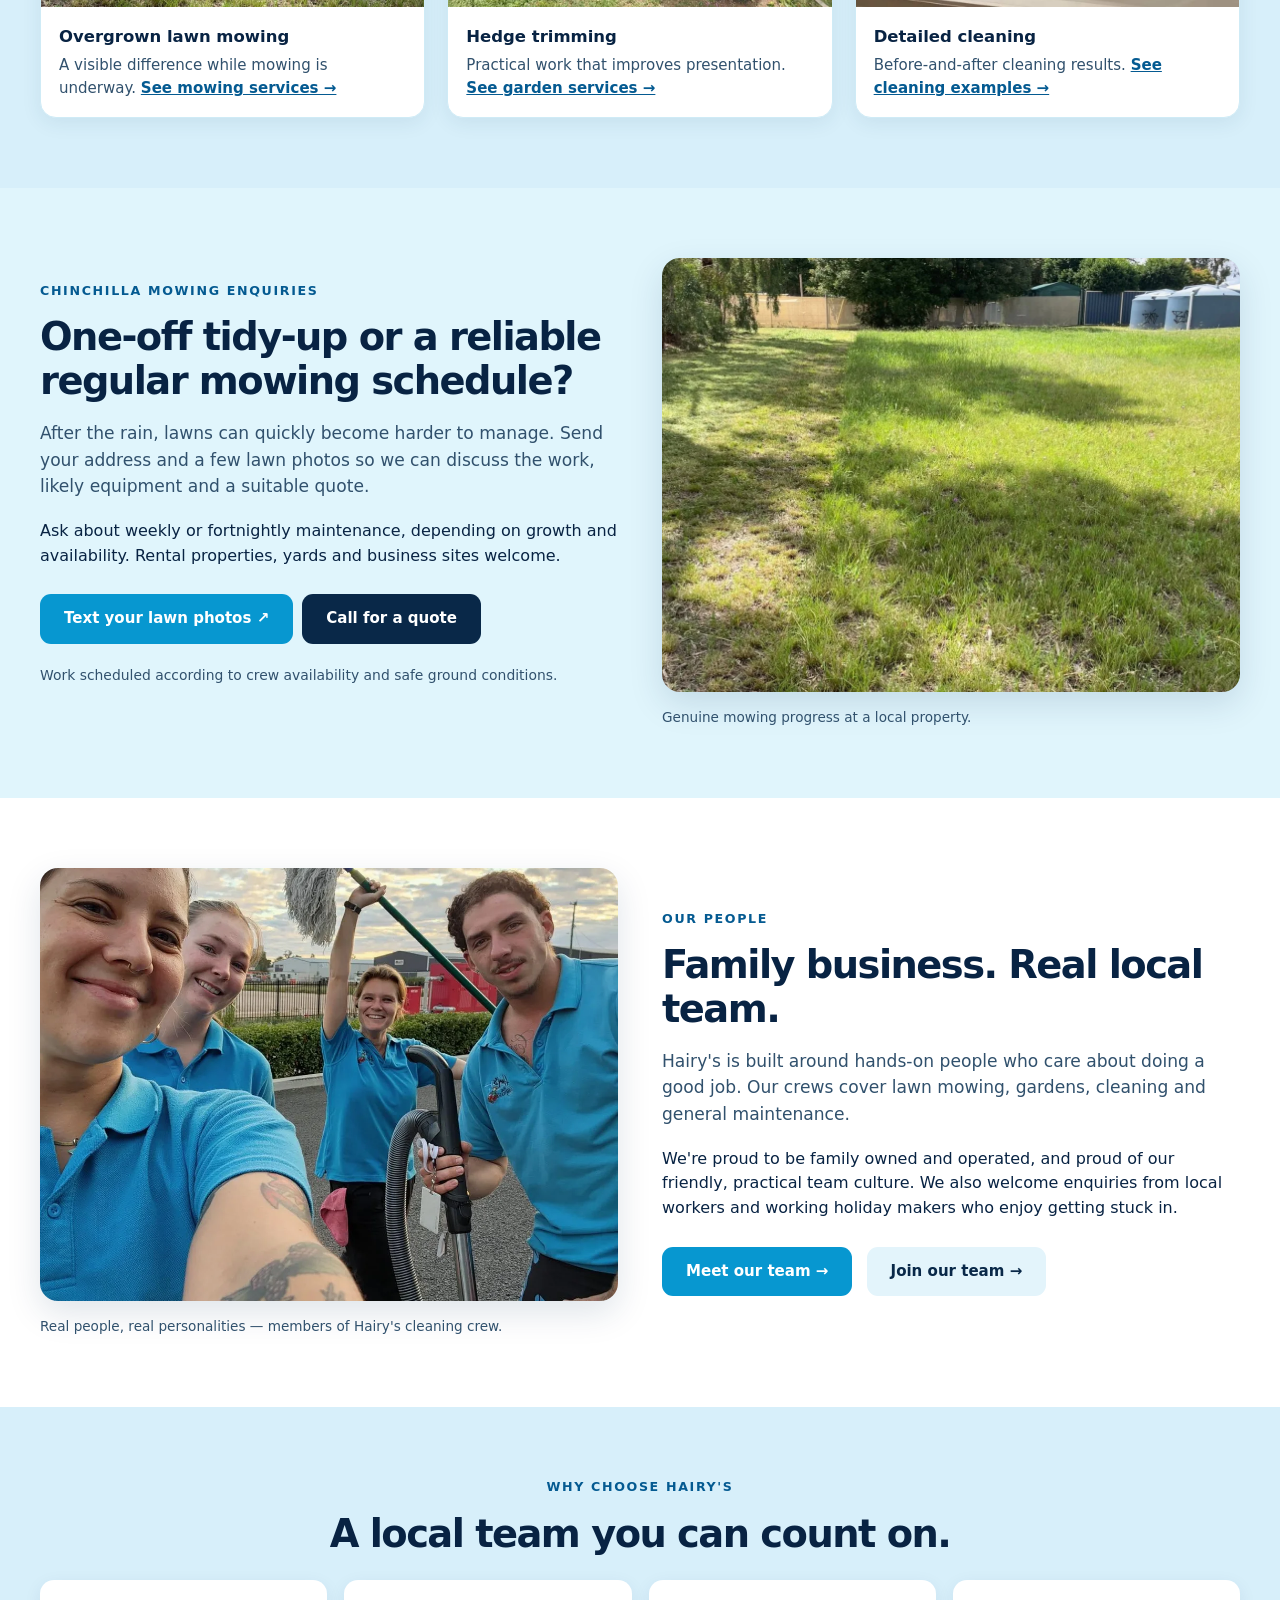
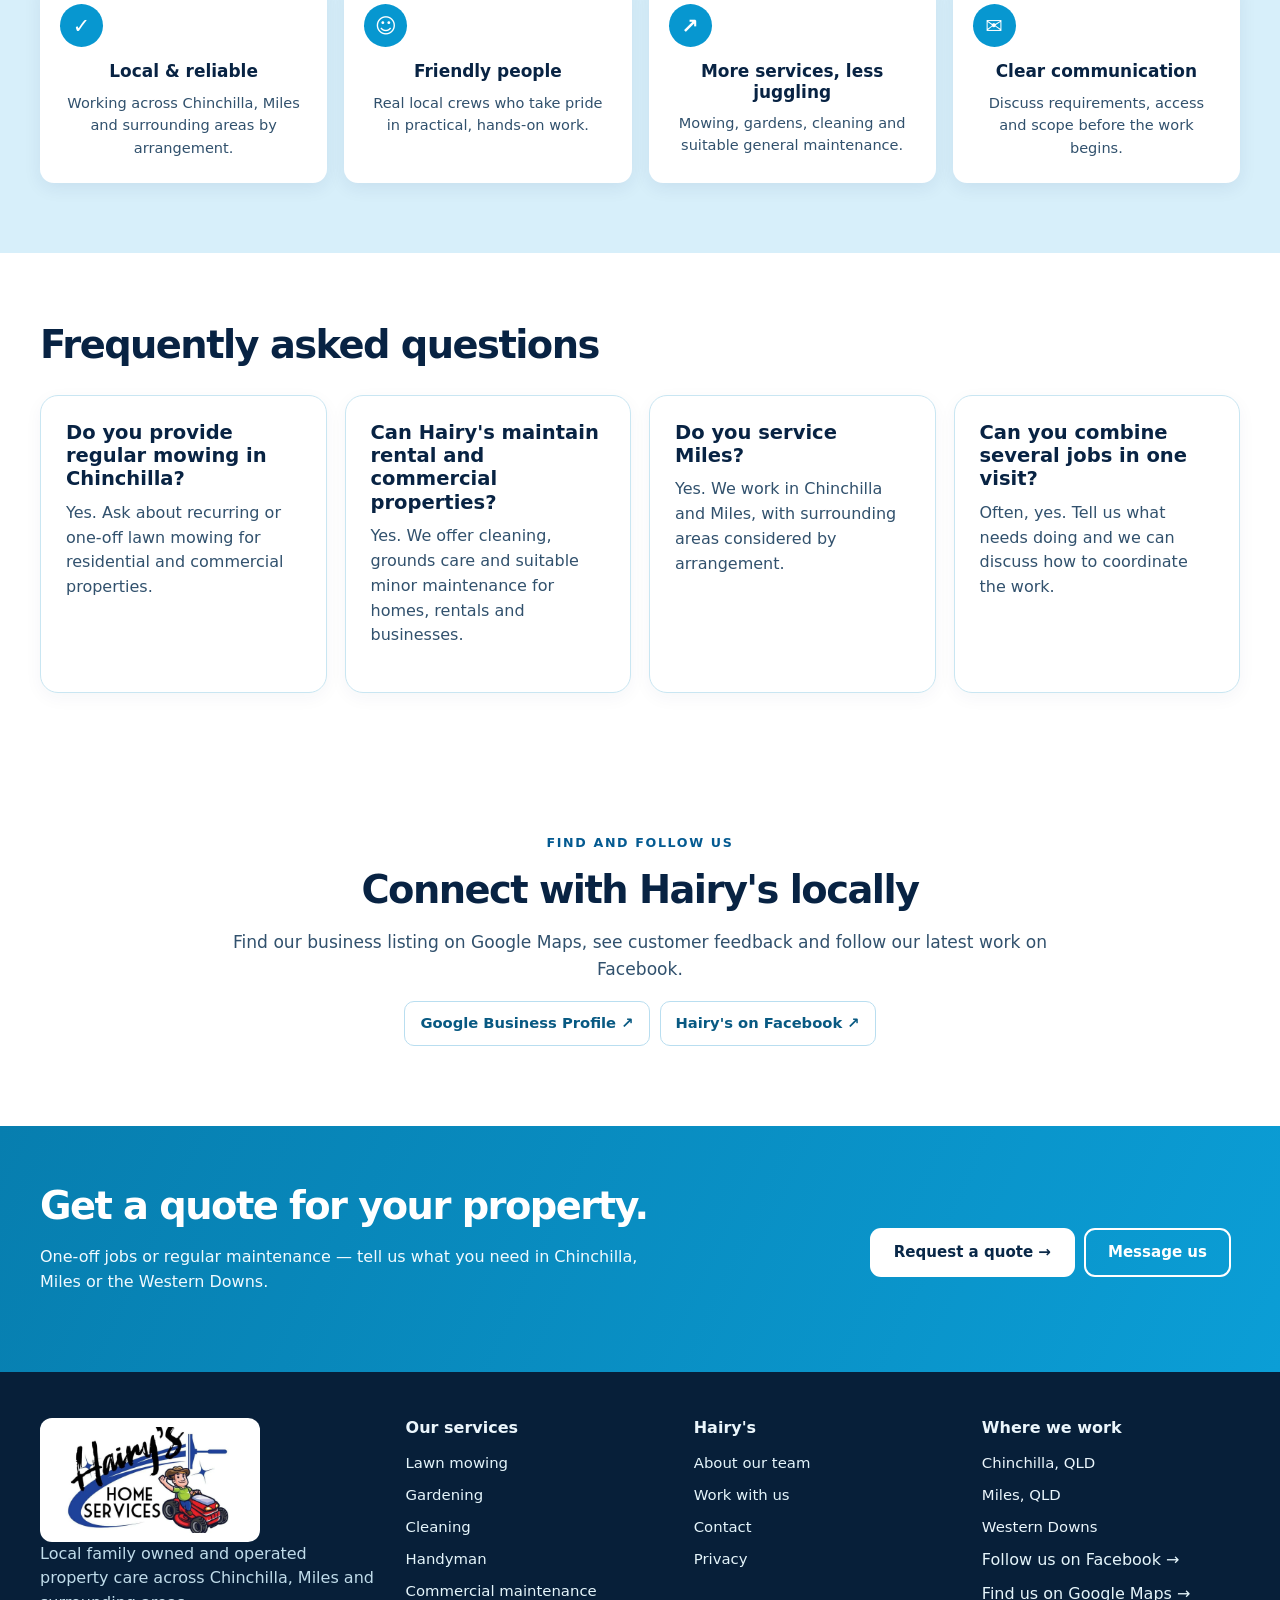
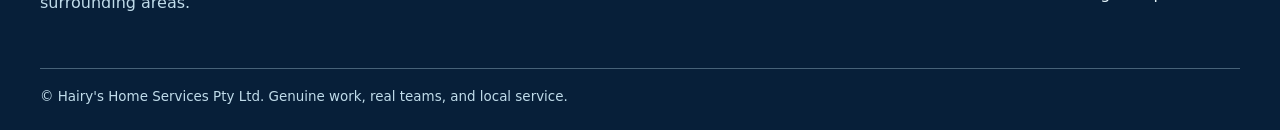
==== commit b3ea2af4: "Update business wording to family owned and operated" ====
--- a/index.html
+++ b/index.html
@@ -10,7 +10,7 @@
   <link rel="canonical" href="https://hairyshomeservices.com.au/">
   <meta property="og:type" content="website">
   <meta property="og:title" content="Hairy's Home Services | Chinchilla & Miles">
-  <meta property="og:description" content="A family-run local team for mowing, gardening, cleaning, handyman work and property maintenance across Chinchilla and Miles.">
+  <meta property="og:description" content="A family owned and operated local business for mowing, gardening, cleaning, handyman work and property maintenance across Chinchilla and Miles.">
   <meta property="og:url" content="https://hairyshomeservices.com.au/">
   <meta property="og:image" content="https://hairyshomeservices.com.au/assets/images/hairys-chinchilla-garden-cover.avif">
   <link rel="preload" href="/assets/images/hairys-homepage-cover.webp" as="image" type="image/webp">
@@ -24,7 +24,7 @@
     "url": "https://hairyshomeservices.com.au/",
     "logo": "https://hairyshomeservices.com.au/assets/images/logo-hairys.webp",
     "image": "https://hairyshomeservices.com.au/assets/images/mowing-team-equipment.webp",
-    "description": "Family-run property maintenance business providing lawn mowing, gardening, cleaning, handyman and grounds maintenance in Chinchilla and Miles, Queensland.",
+    "description": "Family owned and operated property maintenance business providing lawn mowing, gardening, cleaning, handyman and grounds maintenance in Chinchilla and Miles, Queensland.",
     "areaServed": [
       {"@type": "Place", "name": "Chinchilla, Queensland"},
       {"@type": "Place", "name": "Miles, Queensland"},
@@ -79,7 +79,7 @@
         <div>
           <p class="eyebrow">Chinchilla · Miles · Western Downs</p>
           <h1 id="home-title">Property services you can rely on.</h1>
-          <p>From neat lawns and gardens to cleaning, handyman jobs and commercial grounds care, our family-run local team helps keep your property looking its best.</p>
+          <p>From neat lawns and gardens to cleaning, handyman jobs and commercial grounds care, our family owned and operated local business helps keep your property looking its best.</p>
           <ul class="trust-points" aria-label="Our service values">
             <li>Local &amp; practical</li>
             <li>Friendly teams</li>
@@ -163,7 +163,7 @@
           <p class="eyebrow dark">Our people</p>
           <h2>Family business. Real local team.</h2>
           <p class="lead">Hairy's is built around hands-on people who care about doing a good job. Our crews cover lawn mowing, gardens, cleaning and general maintenance.</p>
-          <p>We're proud to be family-run, and proud of our friendly, practical team culture. We also welcome enquiries from local workers and working holiday makers who enjoy getting stuck in.</p>
+          <p>We're proud to be family owned and operated, and proud of our friendly, practical team culture. We also welcome enquiries from local workers and working holiday makers who enjoy getting stuck in.</p>
           <a class="btn" href="/about/">Meet our team →</a>
           <a class="btn light" href="/careers/">Join our team →</a>
         </div>
@@ -207,7 +207,7 @@
       <div class="footer-top">
         <div class="footer-brand">
           <a href="/"><img src="/assets/images/logo-hairys.webp" alt="Hairy's Home Services" width="220" height="115" loading="lazy"></a>
-          <p>Local family-run property care across Chinchilla, Miles and surrounding areas.</p>
+          <p>Local family owned and operated property care across Chinchilla, Miles and surrounding areas.</p>
         </div>
         <div><h3>Our services</h3><ul>
           <li><a href="/lawn-mowing-chinchilla/">Lawn mowing</a></li>
